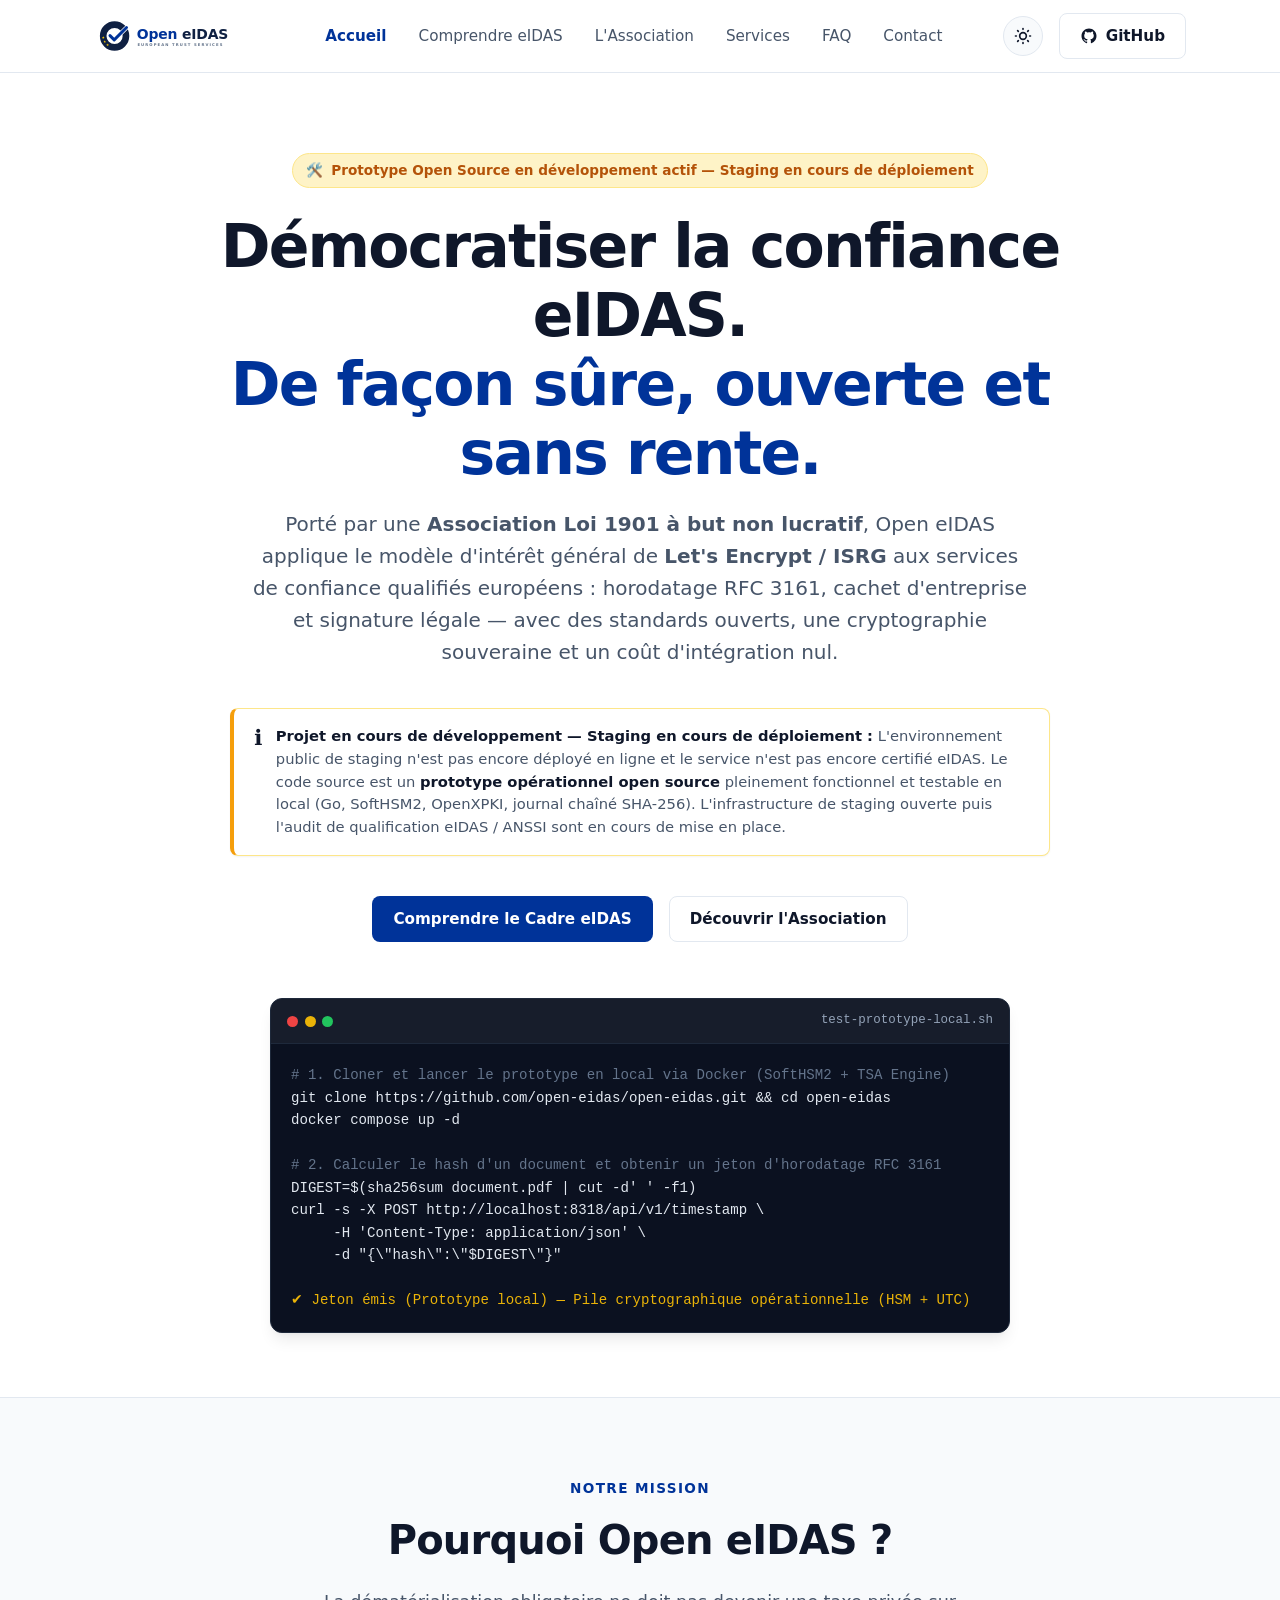
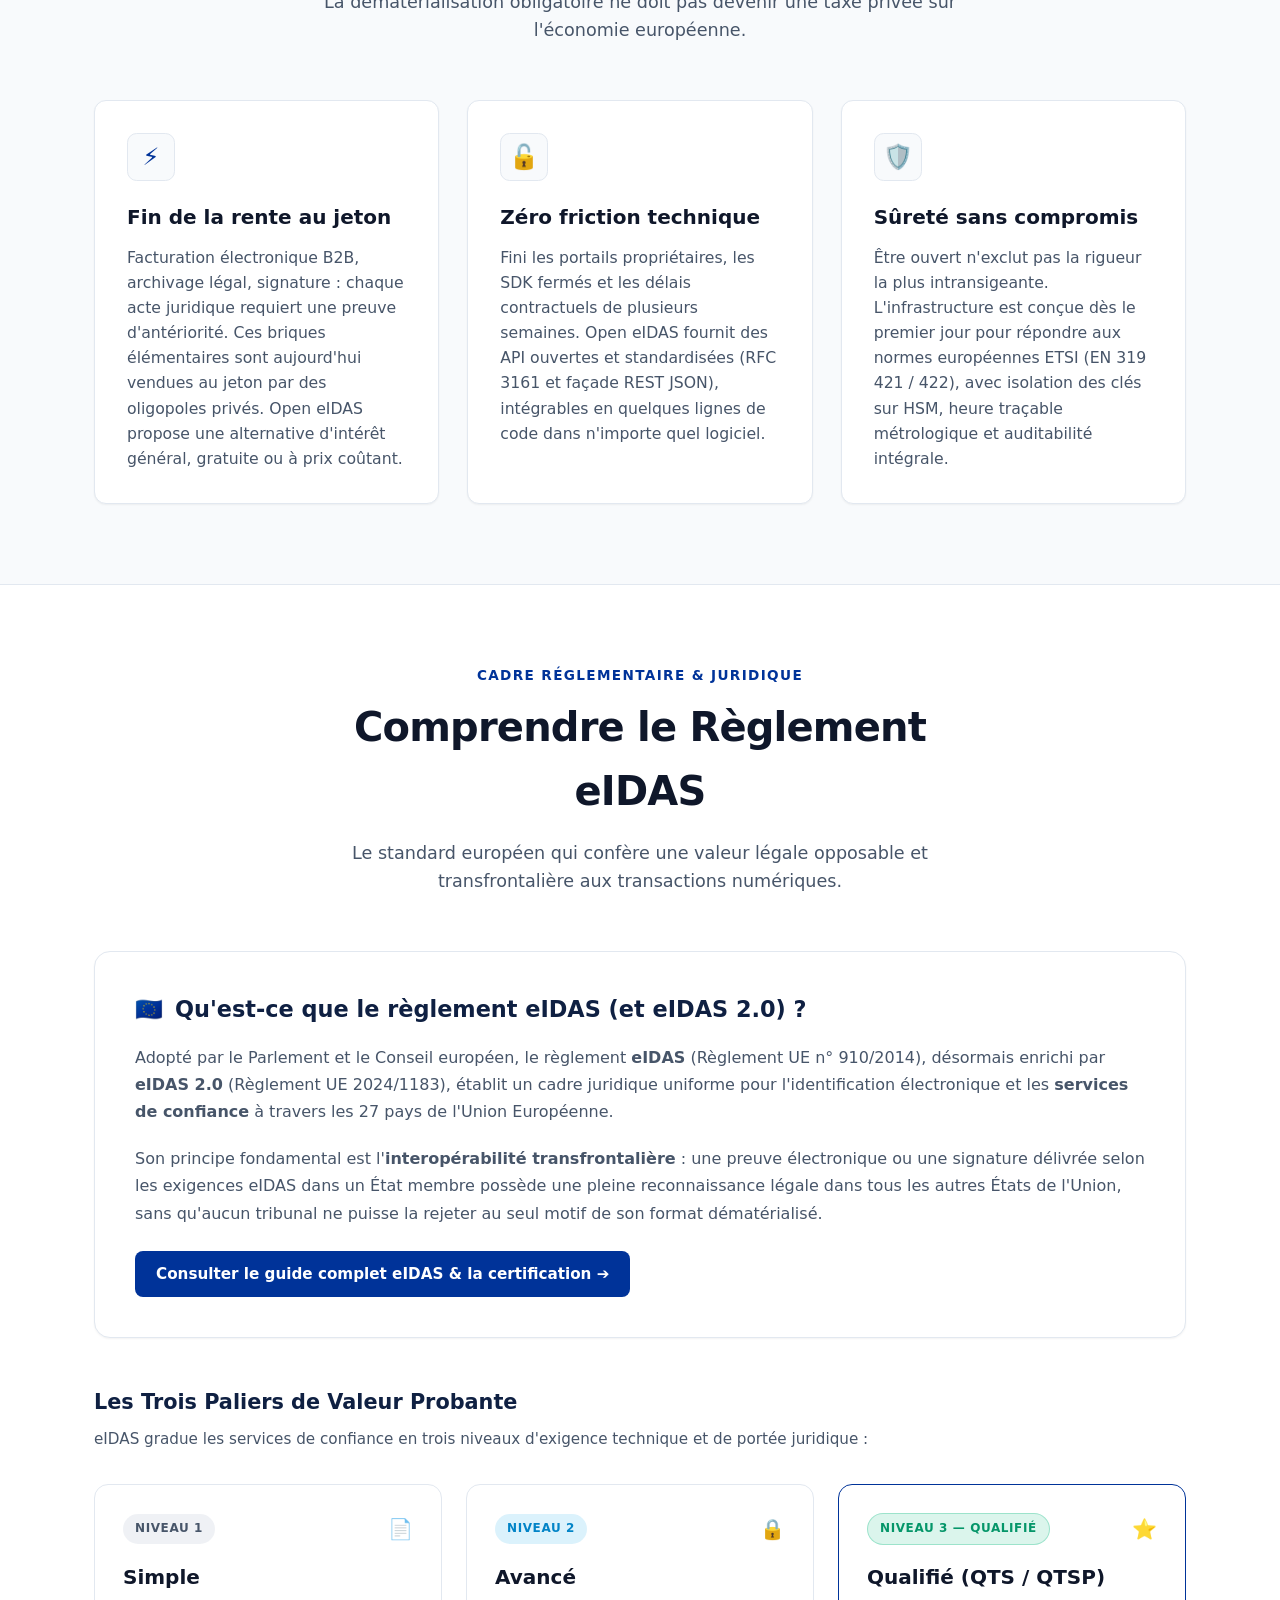
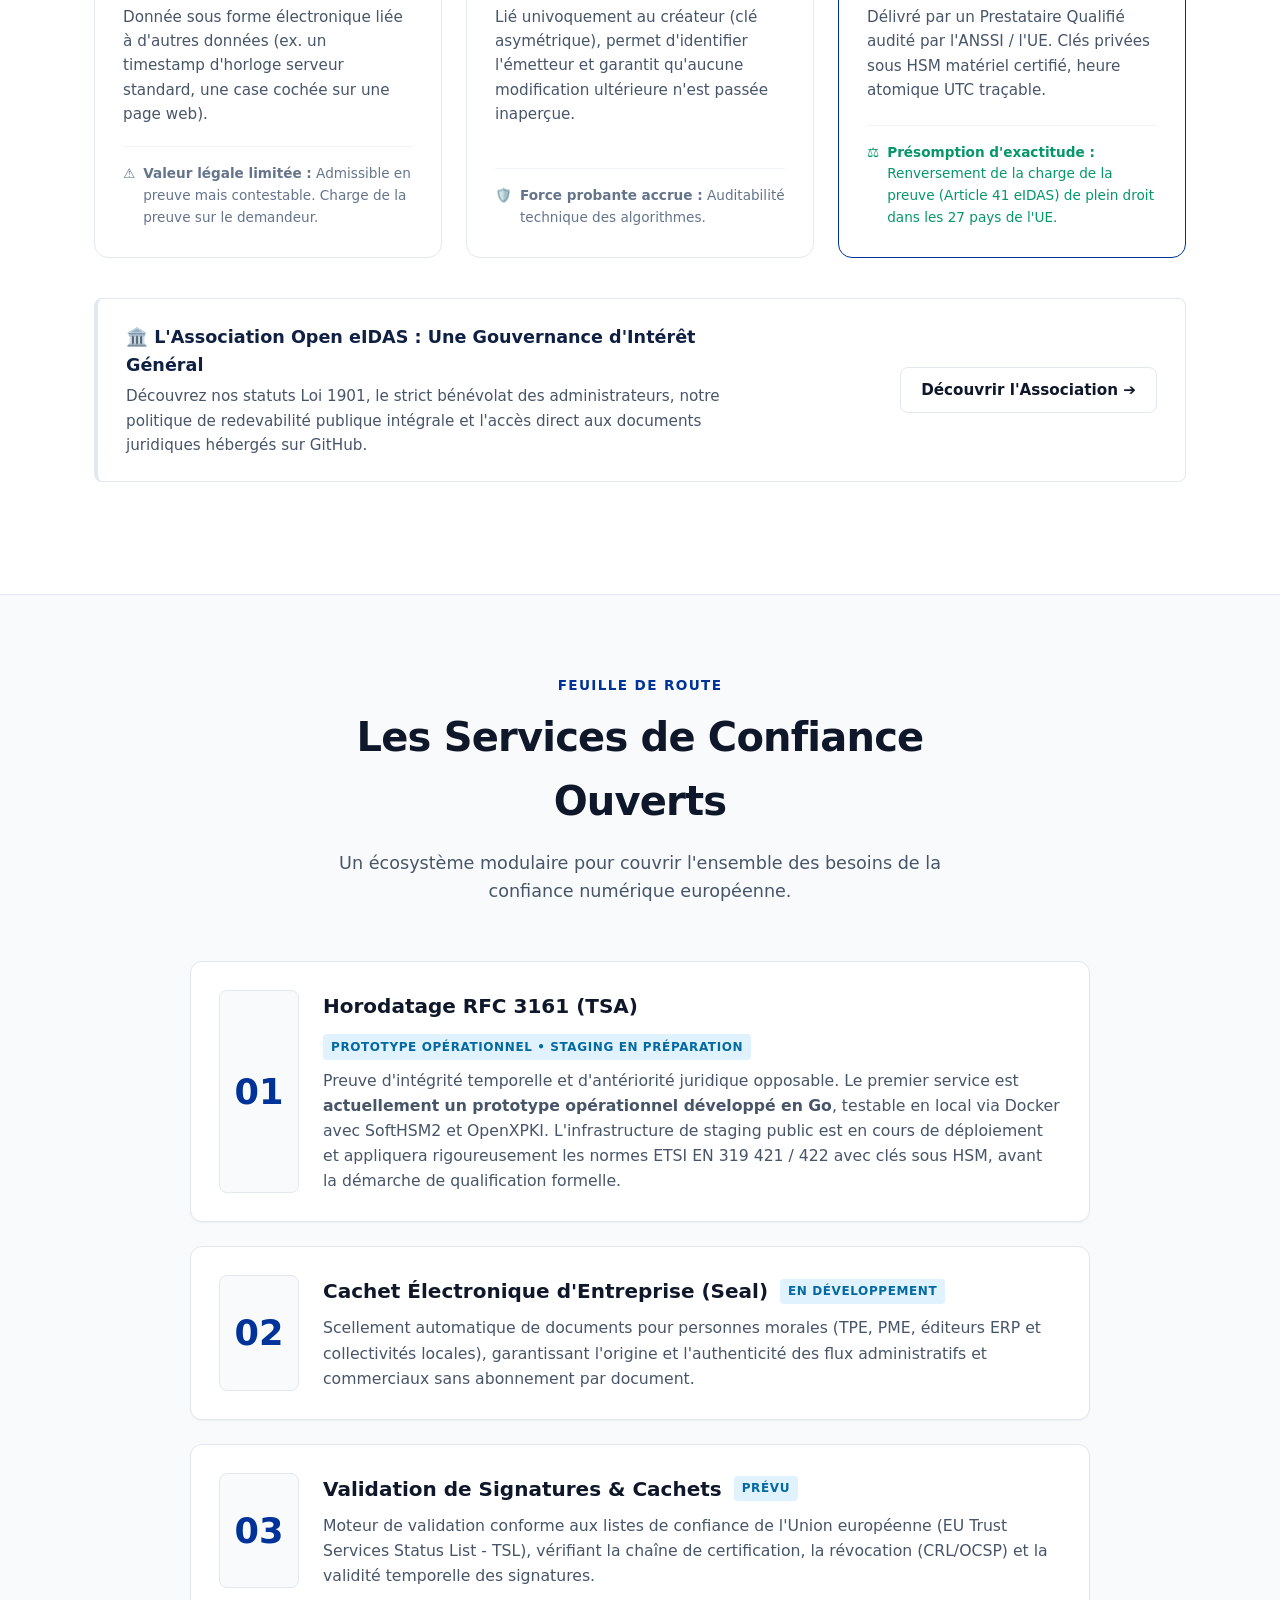
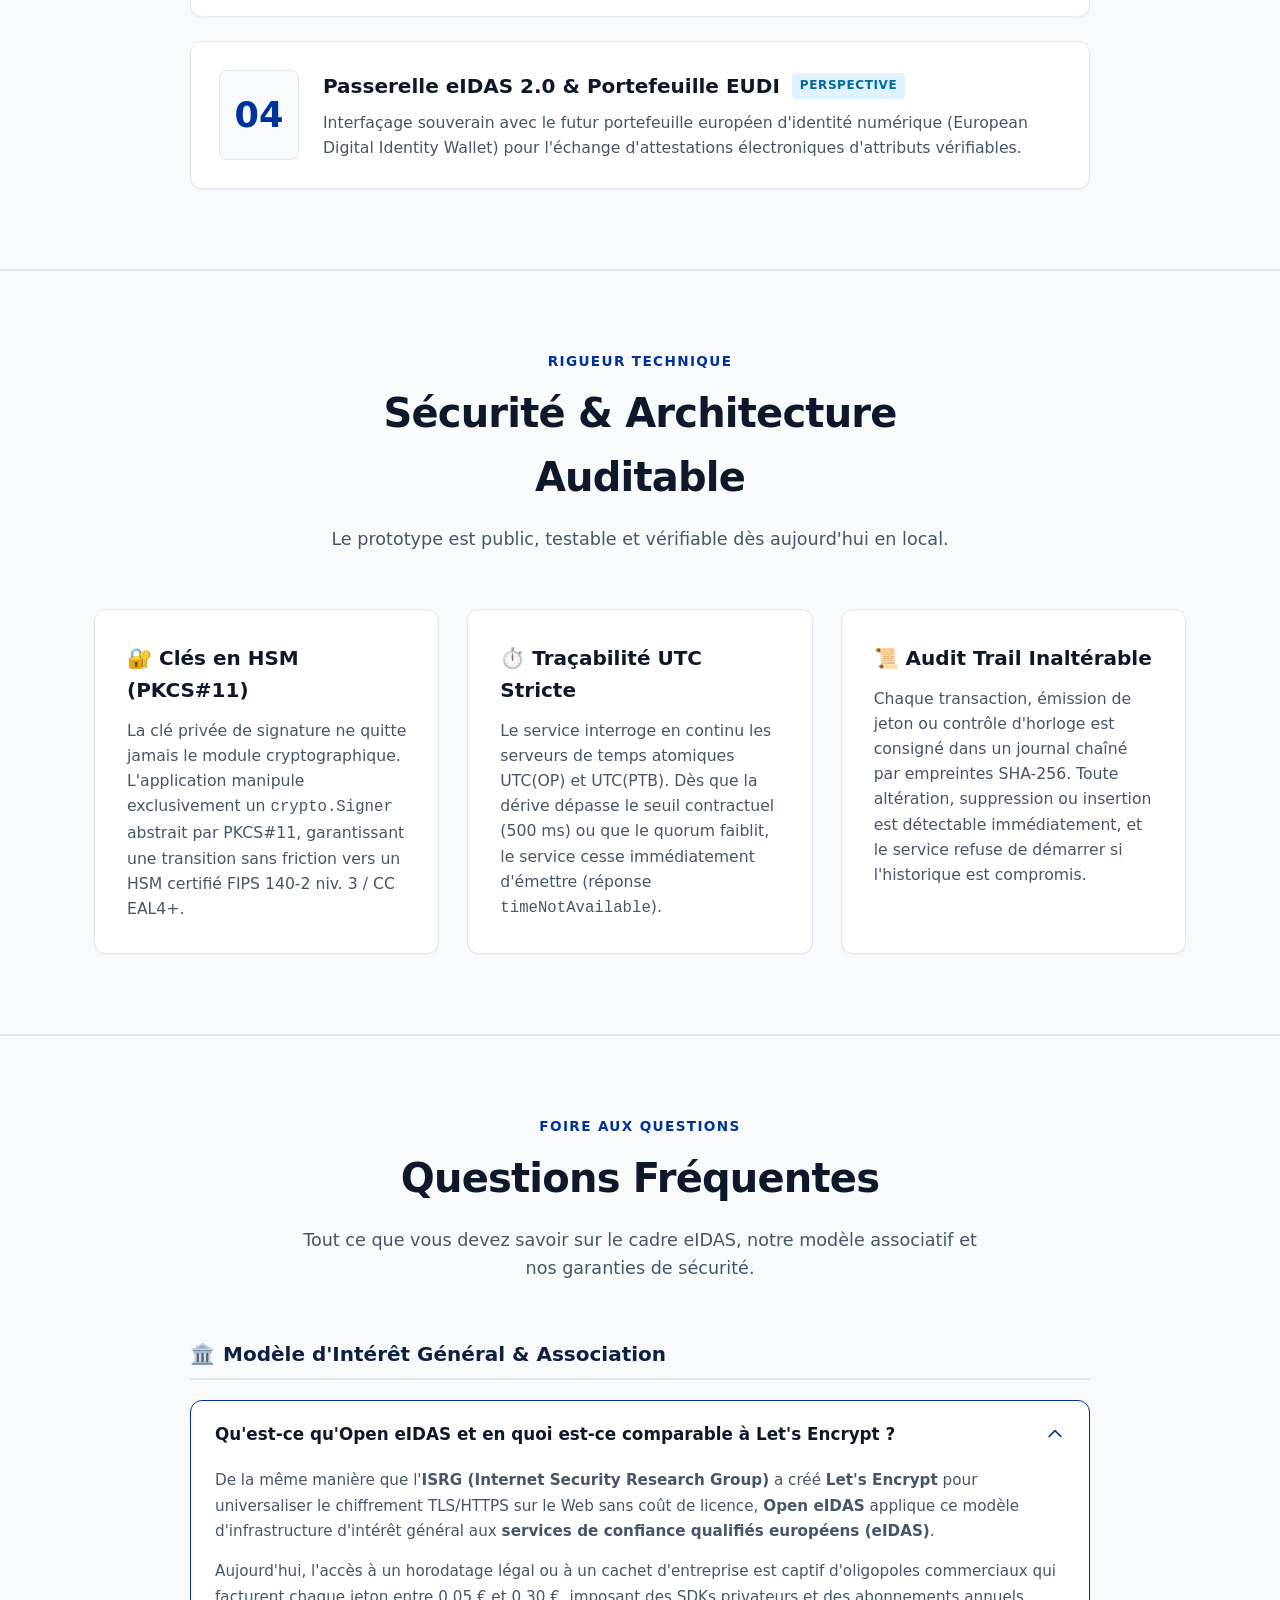
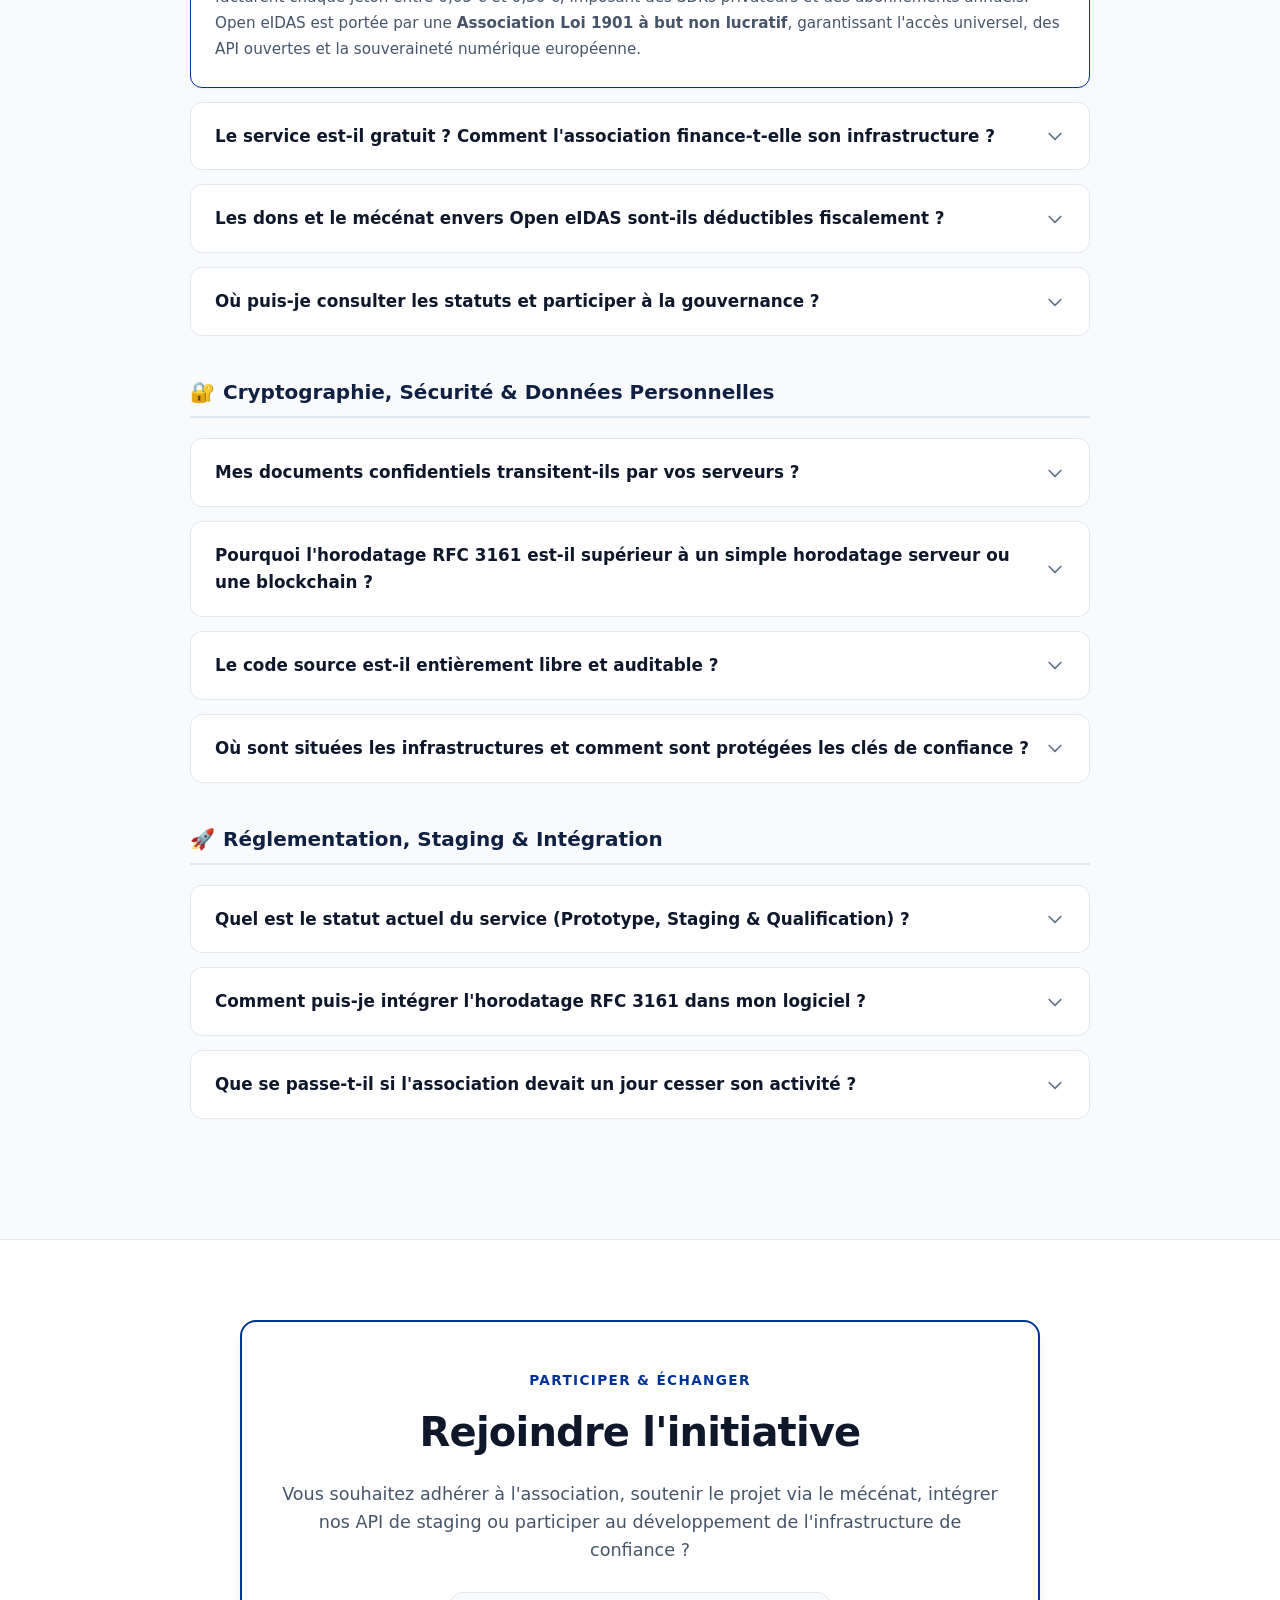
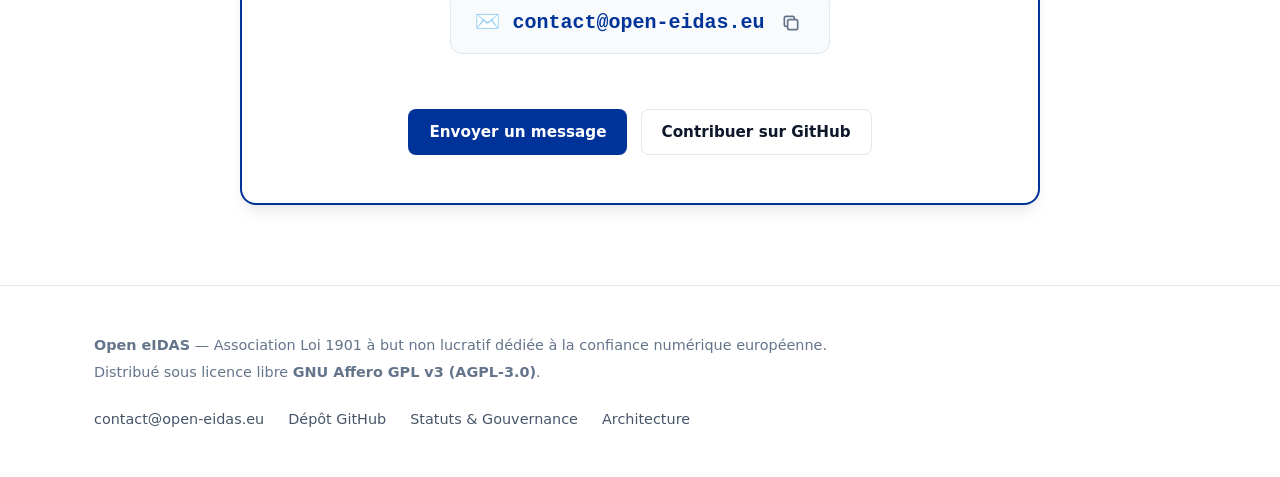
==== index.html @ c2fe52a8 "Architecture multi-pages : guide complet eIDAS, page dédiée association et correction du statut stag" ====
<!DOCTYPE html>
<html lang="fr">
<head>
  <meta charset="UTF-8">
  <meta name="viewport" content="width=device-width, initial-scale=1.0">
  <meta name="color-scheme" content="light dark">
  <title>Open eIDAS — Les services de confiance eIDAS comme infrastructure ouverte</title>
  <meta name="description" content="Open eIDAS démocratise les services de confiance qualifiés européens (horodatage RFC 3161, cachet d'entreprise, signature) de façon sûre, ouverte et sans rente.">
  
  <!-- Favicon -->
  <link rel="icon" type="image/svg+xml" href="assets/favicon.svg">

  <!-- Open Graph -->
  <meta property="og:title" content="Open eIDAS — Infrastructure Ouverte de Confiance Numérique">
  <meta property="og:description" content="Démocratiser les services de confiance eIDAS dans toute l'économie, de façon sûre, ouverte et sans rente.">
  <meta property="og:type" content="website">
  <meta property="og:url" content="https://open-eidas.eu">
  <meta property="og:image" content="https://open-eidas.eu/assets/logo-horizontal.svg">

  <link rel="stylesheet" href="style.css">

  <!-- FOUC prevention for color scheme -->
  <script>
    (function() {
      const savedTheme = localStorage.getItem('theme');
      if (savedTheme) {
        document.documentElement.setAttribute('data-theme', savedTheme);
      }
    })();
  </script>
</head>
<body>

  <!-- Navigation Header -->
  <header class="site-header">
    <div class="container nav-wrap">
      <a href="#" class="brand-link" aria-label="Open eIDAS Accueil">
        <img src="assets/logo-horizontal.svg" alt="Open eIDAS Logo" class="brand-logo-img logo-light">
        <img src="assets/logo-horizontal-dark.svg" alt="Open eIDAS Logo" class="brand-logo-img logo-dark" style="display: none;">
      </a>

      <nav aria-label="Navigation principale">
        <ul class="nav-links">
          <li><a href="index.html" class="nav-link active" aria-current="page">Accueil</a></li>
          <li><a href="eidas.html" class="nav-link">Comprendre eIDAS</a></li>
          <li><a href="association.html" class="nav-link">L'Association</a></li>
          <li><a href="#services" class="nav-link">Services</a></li>
          <li><a href="#faq" class="nav-link">FAQ</a></li>
          <li><a href="#contact" class="nav-link">Contact</a></li>
        </ul>
      </nav>

      <div class="nav-actions">
        <!-- Theme Toggle -->
        <button id="theme-toggle" class="theme-toggle-btn" aria-label="Basculer le thème clair/sombre" title="Basculer le thème">
          <svg class="theme-icon sun-icon" fill="none" viewBox="0 0 24 24" stroke="currentColor" stroke-width="2">
            <path stroke-linecap="round" stroke-linejoin="round" d="M12 3v1m0 16v1m9-9h-1M4 12H3m15.364 6.364l-.707-.707M6.343 6.343l-.707-.707m12.728 0l-.707.707M6.343 17.657l-.707.707M16 12a4 4 0 11-8 0 4 4 0 018 0z" />
          </svg>
          <svg class="theme-icon moon-icon" style="display:none;" fill="none" viewBox="0 0 24 24" stroke="currentColor" stroke-width="2">
            <path stroke-linecap="round" stroke-linejoin="round" d="M20.354 15.354A9 9 0 018.646 3.646 9.003 9.003 0 0012 21a9.003 9.003 0 008.354-5.646z" />
          </svg>
        </button>

        <!-- GitHub Repo CTA -->
        <a href="https://github.com/open-eidas/open-eidas" target="_blank" rel="noopener noreferrer" class="btn btn-outline" aria-label="Voir le projet sur GitHub">
          <svg width="18" height="18" viewBox="0 0 24 24" fill="currentColor">
            <path fill-rule="evenodd" clip-rule="evenodd" d="M12 2C6.477 2 2 6.484 2 12.017c0 4.425 2.865 8.18 6.839 9.504.5.092.682-.217.682-.483 0-.237-.008-.868-.013-1.703-2.782.605-3.369-1.343-3.369-1.343-.454-1.158-1.11-1.466-1.11-1.466-.908-.62.069-.608.069-.608 1.003.07 1.53 1.032 1.53 1.032.892 1.53 2.341 1.088 2.91.832.092-.647.35-1.088.636-1.338-2.22-.253-4.555-1.113-4.555-4.951 0-1.093.39-1.988 1.029-2.688-.103-.253-.446-1.272.098-2.65 0 0 .84-.27 2.75 1.026A9.564 9.564 0 0112 6.844c.85.004 1.705.115 2.504.337 1.909-1.296 2.747-1.027 2.747-1.027.546 1.379.202 2.398.1 2.651.64.7 1.028 1.595 1.028 2.688 0 3.848-2.339 4.695-4.566 4.943.359.309.678.92.678 1.855 0 1.338-.012 2.419-.012 2.747 0 .268.18.58.688.482A10.019 10.019 0 0022 12.017C22 6.484 17.522 2 12 2z"/>
          </svg>
          <span>GitHub</span>
        </a>
      </div>
    </div>
  </header>

  <main>
    <!-- Hero Section -->
    <section class="hero">
      <div class="container">
        <div class="hero-badge">
          <span>🛠️</span>
          <span>Prototype Open Source en développement actif — Staging en cours de déploiement</span>
        </div>

        <h1 class="hero-title">
          Démocratiser la confiance eIDAS.<br>
          <span class="highlight">De façon sûre, ouverte et sans rente.</span>
        </h1>

        <p class="hero-desc">
          Porté par une <strong>Association Loi 1901 à but non lucratif</strong>, Open eIDAS applique le modèle d'intérêt général de <strong>Let's Encrypt / ISRG</strong> aux services de confiance qualifiés européens : horodatage RFC 3161, cachet d'entreprise et signature légale — avec des standards ouverts, une cryptographie souveraine et un coût d'intégration nul.
        </p>

        <!-- Staging Transparency Banner -->
        <div class="staging-banner" role="status">
          <span class="staging-banner-icon">ℹ️</span>
          <div class="staging-banner-content">
            <strong>Projet en cours de développement — Staging en cours de déploiement :</strong> L'environnement public de staging n'est pas encore déployé en ligne et le service n'est pas encore certifié eIDAS. Le code source est un <strong>prototype opérationnel open source</strong> pleinement fonctionnel et testable en local (Go, SoftHSM2, OpenXPKI, journal chaîné SHA-256). L'infrastructure de staging ouverte puis l'audit de qualification eIDAS / ANSSI sont en cours de mise en place.
          </div>
        </div>

        <div class="hero-cta-group">
          <a href="eidas.html" class="btn btn-primary">Comprendre le Cadre eIDAS</a>
          <a href="association.html" class="btn btn-outline">Découvrir l'Association</a>
        </div>

        <!-- Terminal Card / Local Prototype demo -->
        <div class="terminal-card">
          <div class="terminal-header">
            <div class="terminal-dots">
              <span class="dot dot-red"></span>
              <span class="dot dot-yellow"></span>
              <span class="dot dot-green"></span>
            </div>
            <span class="terminal-title">test-prototype-local.sh</span>
          </div>
          <div class="terminal-body">
            <pre><code><span style="color:#64748b;"># 1. Cloner et lancer le prototype en local via Docker (SoftHSM2 + TSA Engine)</span>
git clone https://github.com/open-eidas/open-eidas.git &amp;&amp; cd open-eidas
docker compose up -d

<span style="color:#64748b;"># 2. Calculer le hash d'un document et obtenir un jeton d'horodatage RFC 3161</span>
DIGEST=$(sha256sum document.pdf | cut -d' ' -f1)
curl -s -X POST http://localhost:8318/api/v1/timestamp \
     -H 'Content-Type: application/json' \
     -d "{\"hash\":\"$DIGEST\"}"

<span style="color:#eab308;">✔ Jeton émis (Prototype local) — Pile cryptographique opérationnelle (HSM + UTC)</span></code></pre>
          </div>
        </div>
      </div>
    </section>

    <!-- Mission & Why -->
    <section id="mission" class="section section-subtle">
      <div class="container">
        <div class="section-header">
          <span class="section-tag">Notre Mission</span>
          <h2 class="section-title">Pourquoi Open eIDAS ?</h2>
          <p class="section-desc">
            La dématérialisation obligatoire ne doit pas devenir une taxe privée sur l'économie européenne.
          </p>
        </div>

        <div class="grid-3">
          <div class="card">
            <div class="card-icon">⚡</div>
            <h3 class="card-title">Fin de la rente au jeton</h3>
            <p class="card-desc">
              Facturation électronique B2B, archivage légal, signature : chaque acte juridique requiert une preuve d'antériorité. Ces briques élémentaires sont aujourd'hui vendues au jeton par des oligopoles privés. Open eIDAS propose une alternative d'intérêt général, gratuite ou à prix coûtant.
            </p>
          </div>

          <div class="card">
            <div class="card-icon">🔓</div>
            <h3 class="card-title">Zéro friction technique</h3>
            <p class="card-desc">
              Fini les portails propriétaires, les SDK fermés et les délais contractuels de plusieurs semaines. Open eIDAS fournit des API ouvertes et standardisées (RFC 3161 et façade REST JSON), intégrables en quelques lignes de code dans n'importe quel logiciel.
            </p>
          </div>

          <div class="card">
            <div class="card-icon">🛡️</div>
            <h3 class="card-title">Sûreté sans compromis</h3>
            <p class="card-desc">
              Être ouvert n'exclut pas la rigueur la plus intransigeante. L'infrastructure est conçue dès le premier jour pour répondre aux normes européennes ETSI (EN 319 421 / 422), avec isolation des clés sur HSM, heure traçable métrologique et auditabilité intégrale.
            </p>
          </div>
        </div>
      </div>
    </section>

    <!-- Comprendre le Cadre eIDAS -->
    <section id="eidas" class="section">
      <div class="container">
        <div class="section-header">
          <span class="section-tag">Cadre Réglementaire &amp; Juridique</span>
          <h2 class="section-title">Comprendre le Règlement eIDAS</h2>
          <p class="section-desc">
            Le standard européen qui confère une valeur légale opposable et transfrontalière aux transactions numériques.
          </p>
        </div>

        <div class="eidas-overview">
          <h3>
            <span>🇪🇺</span>
            <span>Qu'est-ce que le règlement eIDAS (et eIDAS 2.0) ?</span>
          </h3>
          <p>
            Adopté par le Parlement et le Conseil européen, le règlement <strong>eIDAS</strong> (Règlement UE n° 910/2014), désormais enrichi par <strong>eIDAS 2.0</strong> (Règlement UE 2024/1183), établit un cadre juridique uniforme pour l'identification électronique et les <strong>services de confiance</strong> à travers les 27 pays de l'Union Européenne.
          </p>
          <p>
            Son principe fondamental est l'<strong>interopérabilité transfrontalière</strong> : une preuve électronique ou une signature délivrée selon les exigences eIDAS dans un État membre possède une pleine reconnaissance légale dans tous les autres États de l'Union, sans qu'aucun tribunal ne puisse la rejeter au seul motif de son format dématérialisé.
          </p>
          <div style="margin-top: 1.5rem;">
            <a href="eidas.html" class="btn btn-primary">Consulter le guide complet eIDAS &amp; la certification ➔</a>
          </div>
        </div>

        <!-- 3 Niveaux de Confiance -->
        <h3 style="font-size: 1.3rem; margin-bottom: 0.5rem; color: var(--brand-navy);">Les Trois Paliers de Valeur Probante</h3>
        <p style="color: var(--text-muted); margin-bottom: 1.5rem; font-size: 0.95rem;">
          eIDAS gradue les services de confiance en trois niveaux d'exigence technique et de portée juridique :
        </p>

        <div class="levels-grid">
          <!-- Simple -->
          <div class="level-card">
            <div class="level-badge-wrap">
              <span class="level-badge level-badge-simple">Niveau 1</span>
              <span style="font-size: 1.25rem;">📄</span>
            </div>
            <h4 class="level-title">Simple</h4>
            <p class="level-desc">
              Donnée sous forme électronique liée à d'autres données (ex. un timestamp d'horloge serveur standard, une case cochée sur une page web).
            </p>
            <div class="level-legal">
              <span>⚠️</span>
              <span><strong>Valeur légale limitée :</strong> Admissible en preuve mais contestable. Charge de la preuve sur le demandeur.</span>
            </div>
          </div>

          <!-- Avancé -->
          <div class="level-card">
            <div class="level-badge-wrap">
              <span class="level-badge level-badge-advanced">Niveau 2</span>
              <span style="font-size: 1.25rem;">🔒</span>
            </div>
            <h4 class="level-title">Avancé</h4>
            <p class="level-desc">
              Lié univoquement au créateur (clé asymétrique), permet d'identifier l'émetteur et garantit qu'aucune modification ultérieure n'est passée inaperçue.
            </p>
            <div class="level-legal">
              <span>🛡️</span>
              <span><strong>Force probante accrue :</strong> Auditabilité technique des algorithmes.</span>
            </div>
          </div>

          <!-- Qualifié (Featured) -->
          <div class="level-card featured">
            <div class="level-badge-wrap">
              <span class="level-badge level-badge-qualified">Niveau 3 — Qualifié</span>
              <span style="font-size: 1.25rem;">⭐</span>
            </div>
            <h4 class="level-title">Qualifié (QTS / QTSP)</h4>
            <p class="level-desc">
              Délivré par un Prestataire Qualifié audité par l'ANSSI / l'UE. Clés privées sous HSM matériel certifié, heure atomique UTC traçable.
            </p>
            <div class="level-legal" style="color: #059669;">
              <span>⚖️</span>
              <span><strong>Présomption d'exactitude :</strong> Renversement de la charge de la preuve (Article 41 eIDAS) de plein droit dans les 27 pays de l'UE.</span>
            </div>
          </div>
        </div>

        <!-- Association Callout -->
        <div class="callout-box" style="margin-top: 2.5rem; background-color: var(--bg-surface);">
          <div style="display: flex; justify-content: space-between; align-items: center; flex-wrap: wrap; gap: 1.25rem;">
            <div style="max-width: 650px;">
              <h4 style="margin-bottom: 0.35rem;">🏛️ L'Association Open eIDAS : Une Gouvernance d'Intérêt Général</h4>
              <p style="margin: 0; color: var(--text-muted); font-size: 0.95rem;">
                Découvrez nos statuts Loi 1901, le strict bénévolat des administrateurs, notre politique de redevabilité publique intégrale et l'accès direct aux documents juridiques hébergés sur GitHub.
              </p>
            </div>
            <a href="association.html" class="btn btn-outline" style="white-space: nowrap;">Découvrir l'Association ➔</a>
          </div>
        </div>
      </div>
    </section>

    <!-- Services Roadmap -->
    <section id="services" class="section section-subtle">
      <div class="container">
        <div class="section-header">
          <span class="section-tag">Feuille de Route</span>
          <h2 class="section-title">Les Services de Confiance Ouverts</h2>
          <p class="section-desc">
            Un écosystème modulaire pour couvrir l'ensemble des besoins de la confiance numérique européenne.
          </p>
        </div>

        <div class="services-list">
          <!-- Service 1 -->
          <div class="service-card">
            <div class="service-number">01</div>
            <div class="service-content">
              <h3>
                Horodatage RFC 3161 (TSA)
                <span class="service-status status-roadmap">Prototype Opérationnel &bull; Staging en préparation</span>
              </h3>
              <p class="card-desc">
                Preuve d'intégrité temporelle et d'antériorité juridique opposable. Le premier service est <strong>actuellement un prototype opérationnel développé en Go</strong>, testable en local via Docker avec SoftHSM2 et OpenXPKI. L'infrastructure de staging public est en cours de déploiement et appliquera rigoureusement les normes ETSI EN 319 421 / 422 avec clés sous HSM, avant la démarche de qualification formelle.
              </p>
            </div>
          </div>

          <!-- Service 2 -->
          <div class="service-card">
            <div class="service-number">02</div>
            <div class="service-content">
              <h3>
                Cachet Électronique d'Entreprise (Seal)
                <span class="service-status status-roadmap">En Développement</span>
              </h3>
              <p class="card-desc">
                Scellement automatique de documents pour personnes morales (TPE, PME, éditeurs ERP et collectivités locales), garantissant l'origine et l'authenticité des flux administratifs et commerciaux sans abonnement par document.
              </p>
            </div>
          </div>

          <!-- Service 3 -->
          <div class="service-card">
            <div class="service-number">03</div>
            <div class="service-content">
              <h3>
                Validation de Signatures & Cachets
                <span class="service-status status-roadmap">Prévu</span>
              </h3>
              <p class="card-desc">
                Moteur de validation conforme aux listes de confiance de l'Union européenne (EU Trust Services Status List - TSL), vérifiant la chaîne de certification, la révocation (CRL/OCSP) et la validité temporelle des signatures.
              </p>
            </div>
          </div>

          <!-- Service 4 -->
          <div class="service-card">
            <div class="service-number">04</div>
            <div class="service-content">
              <h3>
                Passerelle eIDAS 2.0 & Portefeuille EUDI
                <span class="service-status status-roadmap">Perspective</span>
              </h3>
              <p class="card-desc">
                Interfaçage souverain avec le futur portefeuille européen d'identité numérique (European Digital Identity Wallet) pour l'échange d'attestations électroniques d'attributs vérifiables.
              </p>
            </div>
          </div>
        </div>
      </div>
    </section>

    <!-- Architecture & Assurance -->
    <section id="architecture" class="section section-subtle">
      <div class="container">
        <div class="section-header">
          <span class="section-tag">Rigueur Technique</span>
          <h2 class="section-title">Sécurité & Architecture Auditable</h2>
          <p class="section-desc">
            Le prototype est public, testable et vérifiable dès aujourd'hui en local.
          </p>
        </div>

        <div class="grid-3">
          <div class="card">
            <h3 class="card-title">🔐 Clés en HSM (PKCS#11)</h3>
            <p class="card-desc">
              La clé privée de signature ne quitte jamais le module cryptographique. L'application manipule exclusivement un <code>crypto.Signer</code> abstrait par PKCS#11, garantissant une transition sans friction vers un HSM certifié FIPS 140-2 niv. 3 / CC EAL4+.
            </p>
          </div>

          <div class="card">
            <h3 class="card-title">⏱️ Traçabilité UTC Stricte</h3>
            <p class="card-desc">
              Le service interroge en continu les serveurs de temps atomiques UTC(OP) et UTC(PTB). Dès que la dérive dépasse le seuil contractuel (500 ms) ou que le quorum faiblit, le service cesse immédiatement d'émettre (réponse <code>timeNotAvailable</code>).
            </p>
          </div>

          <div class="card">
            <h3 class="card-title">📜 Audit Trail Inaltérable</h3>
            <p class="card-desc">
              Chaque transaction, émission de jeton ou contrôle d'horloge est consigné dans un journal chaîné par empreintes SHA-256. Toute altération, suppression ou insertion est détectable immédiatement, et le service refuse de démarrer si l'historique est compromis.
            </p>
          </div>
        </div>
      </div>
    </section>

    <!-- FAQ Section -->
    <section id="faq" class="section section-subtle">
      <div class="container">
        <div class="section-header">
          <span class="section-tag">Foire Aux Questions</span>
          <h2 class="section-title">Questions Fréquentes</h2>
          <p class="section-desc">
            Tout ce que vous devez savoir sur le cadre eIDAS, notre modèle associatif et nos garanties de sécurité.
          </p>
        </div>

        <div class="faq-container">
          <!-- Catégorie 1: Modèle & Association -->
          <div class="faq-category">
            <h3 class="faq-category-title">
              <span>🏛️</span>
              <span>Modèle d'Intérêt Général &amp; Association</span>
            </h3>

            <div class="faq-group">
              <details class="faq-item" name="faq-group" open>
                <summary class="faq-summary">
                  <span>Qu'est-ce qu'Open eIDAS et en quoi est-ce comparable à Let's Encrypt ?</span>
                  <svg class="faq-chevron" viewBox="0 0 24 24" fill="none" stroke="currentColor" stroke-width="2">
                    <path stroke-linecap="round" stroke-linejoin="round" d="M19 9l-7 7-7-7" />
                  </svg>
                </summary>
                <div class="faq-content">
                  <p>
                    De la même manière que l'<strong>ISRG (Internet Security Research Group)</strong> a créé <strong>Let's Encrypt</strong> pour universaliser le chiffrement TLS/HTTPS sur le Web sans coût de licence, <strong>Open eIDAS</strong> applique ce modèle d'infrastructure d'intérêt général aux <strong>services de confiance qualifiés européens (eIDAS)</strong>.
                  </p>
                  <p>
                    Aujourd'hui, l'accès à un horodatage légal ou à un cachet d'entreprise est captif d'oligopoles commerciaux qui facturent chaque jeton entre 0,05 € et 0,30 €, imposant des SDKs privateurs et des abonnements annuels. Open eIDAS est portée par une <strong>Association Loi 1901 à but non lucratif</strong>, garantissant l'accès universel, des API ouvertes et la souveraineté numérique européenne.
                  </p>
                </div>
              </details>

              <details class="faq-item" name="faq-group">
                <summary class="faq-summary">
                  <span>Le service est-il gratuit ? Comment l'association finance-t-elle son infrastructure ?</span>
                  <svg class="faq-chevron" viewBox="0 0 24 24" fill="none" stroke="currentColor" stroke-width="2">
                    <path stroke-linecap="round" stroke-linejoin="round" d="M19 9l-7 7-7-7" />
                  </svg>
                </summary>
                <div class="faq-content">
                  <p>
                    <strong>Oui, l'accès de base est libre et gratuit</strong> pour les citoyens, les développeurs indépendants, les projets open source, les associations et les TPE/PME dans la limite de quotas raisonnables (<em>fair use</em>).
                  </p>
                  <p>
                    Pour financer l'hébergement sécurisé ISO 27001, les modules cryptographiques HSM certifiés et les audits formels annuels de conformité eIDAS :
                  </p>
                  <ul>
                    <li><strong>Le mécénat et les dons</strong> d'entreprises engagées pour la souveraineté numérique et d'institutions publiques ;</li>
                    <li><strong>La contribution aux coûts (Cost Recovery)</strong> pour les très gros consommateurs industriels (millions d'appels mensuels), facturée à prix coûtant mutualisé sans aucune marge spéculative.</li>
                  </ul>
                </div>
              </details>

              <details class="faq-item" name="faq-group">
                <summary class="faq-summary">
                  <span>Les dons et le mécénat envers Open eIDAS sont-ils déductibles fiscalement ?</span>
                  <svg class="faq-chevron" viewBox="0 0 24 24" fill="none" stroke="currentColor" stroke-width="2">
                    <path stroke-linecap="round" stroke-linejoin="round" d="M19 9l-7 7-7-7" />
                  </svg>
                </summary>
                <div class="faq-content">
                  <p>
                    <strong>Oui.</strong> En tant qu'organisme d'intérêt général à gestion désintéressée :
                  </p>
                  <ul>
                    <li><strong>Pour les particuliers (art. 200 du CGI) :</strong> Réduction d'impôt sur le revenu de <strong>66 %</strong> du montant du don (dans la limite de 20 % du revenu imposable, reportable sur 5 ans).</li>
                    <li><strong>Pour les entreprises (art. 238 bis du CGI) :</strong> Réduction d'impôt sur les sociétés de <strong>60 %</strong> du don ou du coût du mécénat de compétences (dans la limite de 20 000 € ou 0,5 % du CA HT).</li>
                  </ul>
                  <p>
                    Les entreprises peuvent également mettre à disposition des ingénieurs ou développeurs via le <em>mécénat de compétences</em> en déduisant 60 % de leur coût de revient salarial.
                  </p>
                </div>
              </details>

              <details class="faq-item" name="faq-group">
                <summary class="faq-summary">
                  <span>Où puis-je consulter les statuts et participer à la gouvernance ?</span>
                  <svg class="faq-chevron" viewBox="0 0 24 24" fill="none" stroke="currentColor" stroke-width="2">
                    <path stroke-linecap="round" stroke-linejoin="round" d="M19 9l-7 7-7-7" />
                  </svg>
                </summary>
                <div class="faq-content">
                  <p>
                    L'association applique une règle de <strong>redevabilité publique intégrale (Public Accountability)</strong> : l'ensemble des statuts, du règlement intérieur, des procès-verbaux de réunions et des comptes est public et accessible en open access sur notre dépôt officiel :
                  </p>
                  <p>
                    👉 <strong><a href="https://github.com/open-eidas/organisation" target="_blank" rel="noopener noreferrer" style="color: var(--brand-blue); text-decoration: underline;">github.com/open-eidas/organisation</a></strong>
                  </p>
                </div>
              </details>
            </div>
          </div>

          <!-- Catégorie 2: Sécurité & Technique -->
          <div class="faq-category">
            <h3 class="faq-category-title">
              <span>🔐</span>
              <span>Cryptographie, Sécurité &amp; Données Personnelles</span>
            </h3>

            <div class="faq-group">
              <details class="faq-item" name="faq-group">
                <summary class="faq-summary">
                  <span>Mes documents confidentiels transitent-ils par vos serveurs ?</span>
                  <svg class="faq-chevron" viewBox="0 0 24 24" fill="none" stroke="currentColor" stroke-width="2">
                    <path stroke-linecap="round" stroke-linejoin="round" d="M19 9l-7 7-7-7" />
                  </svg>
                </summary>
                <div class="faq-content">
                  <p>
                    <strong>NON, absolument jamais.</strong> L'architecture applique un principe strict de <em>Privacy by Design</em> et de minimisation des données :
                  </p>
                  <div class="faq-highlight-box">
                    Seule l'<strong>empreinte cryptographique (hash SHA-256)</strong> du document est transmise à l'API d'horodatage. Le document lui-même (contrat, facture, bulletin) ne quitte jamais votre terminal ou votre serveur.
                  </div>
                  <p>
                    Il est mathématiquement impossible de reconstituer le document à partir de son empreinte. Aucun texte, aucune métadonnée métier ni aucune donnée personnelle ne transite ou n'est stockée par Open eIDAS.
                  </p>
                </div>
              </details>

              <details class="faq-item" name="faq-group">
                <summary class="faq-summary">
                  <span>Pourquoi l'horodatage RFC 3161 est-il supérieur à un simple horodatage serveur ou une blockchain ?</span>
                  <svg class="faq-chevron" viewBox="0 0 24 24" fill="none" stroke="currentColor" stroke-width="2">
                    <path stroke-linecap="round" stroke-linejoin="round" d="M19 9l-7 7-7-7" />
                  </svg>
                </summary>
                <div class="faq-content">
                  <p>
                    Une date inscrite par une horloge serveur locale peut être modifiée par n'importe quel administrateur système. De même, les solutions d'ancrage blockchain ne sont pas reconnues comme des prestataires qualifiés eIDAS par les tribunaux européens et souffrent de latence et de coûts imprévisibles (gas fees).
                  </p>
                  <p>
                    L'<strong>horodatage qualifié RFC 3161 / eIDAS</strong> offre :
                  </p>
                  <ul>
                    <li>Une <strong>traçabilité métrologique directe</strong> avec les horloges atomiques de référence (UTC(OP) / UTC(PTB)) ;</li>
                    <li>Un <strong>scellement asymétrique</strong> par clé matérielle HSM auditée par l'ANSSI ;</li>
                    <li>Le <strong>renversement de la charge de la preuve</strong> (Article 41 eIDAS) : le jeton fait foi de plein droit devant n'importe quelle juridiction des 27 pays de l'Union Européenne.</li>
                  </ul>
                </div>
              </details>

              <details class="faq-item" name="faq-group">
                <summary class="faq-summary">
                  <span>Le code source est-il entièrement libre et auditable ?</span>
                  <svg class="faq-chevron" viewBox="0 0 24 24" fill="none" stroke="currentColor" stroke-width="2">
                    <path stroke-linecap="round" stroke-linejoin="round" d="M19 9l-7 7-7-7" />
                  </svg>
                </summary>
                <div class="faq-content">
                  <p>
                    <strong>Oui, à 100 %.</strong> Le serveur d'horodatage, le gestionnaire de journal chaîné et les connecteurs PKCS#11 sont publiés sous licence libre <strong>GNU Affero GPL v3 (AGPL-3.0)</strong> sur <a href="https://github.com/open-eidas/open-eidas" target="_blank" rel="noopener noreferrer" style="color: var(--brand-blue); text-decoration: underline;">GitHub</a>.
                  </p>
                  <p>
                    Les bibliothèques clientes et SDKs d'intégration sont quant à eux distribués sous licences permissives (Apache-2.0 / MIT) pour faciliter leur intégration dans n'importe quel logiciel propriétaire ou libre.
                  </p>
                </div>
              </details>

              <details class="faq-item" name="faq-group">
                <summary class="faq-summary">
                  <span>Où sont situées les infrastructures et comment sont protégées les clés de confiance ?</span>
                  <svg class="faq-chevron" viewBox="0 0 24 24" fill="none" stroke="currentColor" stroke-width="2">
                    <path stroke-linecap="round" stroke-linejoin="round" d="M19 9l-7 7-7-7" />
                  </svg>
                </summary>
                <div class="faq-content">
                  <p>
                    Les serveurs et les modules matériels sont hébergés <strong>exclusivement au sein de l'Union Européenne</strong> dans des datacenters souverains certifiés ISO 27001 et SecNumCloud, à l'abri des lois extraterritoriales étrangères (Cloud Act, FISA).
                  </p>
                  <p>
                    Les clés privées racines sont hébergées au sein de <strong>modules matériels de sécurité (HSM)</strong> qualifiés QSCD (Common Criteria EAL4+ / EN 419 221-5). Toute manipulation critique sur les clés est soumise au <strong>principe du double contrôle (dual control)</strong> sous procès-verbal de cérémonie de clés.
                  </p>
                </div>
              </details>
            </div>
          </div>

          <!-- Catégorie 3: Réglementation & Intégration -->
          <div class="faq-category">
            <h3 class="faq-category-title">
              <span>🚀</span>
              <span>Réglementation, Staging &amp; Intégration</span>
            </h3>

            <div class="faq-group">
              <details class="faq-item" name="faq-group">
                <summary class="faq-summary">
                  <span>Quel est le statut actuel du service (Prototype, Staging &amp; Qualification) ?</span>
                  <svg class="faq-chevron" viewBox="0 0 24 24" fill="none" stroke="currentColor" stroke-width="2">
                    <path stroke-linecap="round" stroke-linejoin="round" d="M19 9l-7 7-7-7" />
                  </svg>
                </summary>
                <div class="faq-content">
                  <p>
                    Le projet avance selon une feuille de route rigoureuse en trois étapes :
                  </p>
                  <ul>
                    <li><strong>1. Prototype Open Source (Actuel) :</strong> Le moteur d'horodatage en Go est opérationnel et disponible sur GitHub. Tout développeur peut le cloner et le tester immédiatement en local via Docker avec SoftHSM2 et OpenXPKI ;</li>
                    <li><strong>2. Staging Public (En cours de déploiement) :</strong> L'infrastructure d'hébergement sécurisée et les points de terminaison d'API de test publics sont en cours de déploiement technique ;</li>
                    <li><strong>3. Qualification eIDAS de Production :</strong> Audit formel de conformité mené par un organisme accrédité (tel que LSTI) selon les normes ETSI EN 319 401 et EN 319 421 / 422, rapport CAR et inscription par l'ANSSI sur la liste de confiance européenne (TSL).</li>
                  </ul>
                </div>
              </details>

              <details class="faq-item" name="faq-group">
                <summary class="faq-summary">
                  <span>Comment puis-je intégrer l'horodatage RFC 3161 dans mon logiciel ?</span>
                  <svg class="faq-chevron" viewBox="0 0 24 24" fill="none" stroke="currentColor" stroke-width="2">
                    <path stroke-linecap="round" stroke-linejoin="round" d="M19 9l-7 7-7-7" />
                  </svg>
                </summary>
                <div class="faq-content">
                  <p>
                    L'intégration est immédiate car basée sur des standards ouverts universels :
                  </p>
                  <ul>
                    <li><strong>En standard RFC 3161 (binaire ASN.1) :</strong> Compatible nativement avec des outils standards comme <code>openssl ts</code>, les bibliothèques Java BouncyCastle, Go, Python ou Rust ;</li>
                    <li><strong>Via notre façade REST / JSON :</strong> Un simple appel HTTP <code>POST</code> avec le hash SHA-256 permet de récupérer le jeton et la preuve horodatée sans manipulation ASN.1 complexe.</li>
                  </ul>
                </div>
              </details>

              <details class="faq-item" name="faq-group">
                <summary class="faq-summary">
                  <span>Que se passe-t-il si l'association devait un jour cesser son activité ?</span>
                  <svg class="faq-chevron" viewBox="0 0 24 24" fill="none" stroke="currentColor" stroke-width="2">
                    <path stroke-linecap="round" stroke-linejoin="round" d="M19 9l-7 7-7-7" />
                  </svg>
                </summary>
                <div class="faq-content">
                  <p>
                    Conformément aux normes ETSI EN 319 401 et aux règlements eIDAS, l'association maintient un <strong>Plan de Terminaison d'Activité (Termination Plan)</strong> assorti d'un fonds de réserve financier dédié.
                  </p>
                  <p>
                    Ce plan garantit qu'en cas d'arrêt programmé, les listes de révocation (CRL), les validateurs et les journaux de preuves restent consultables et vérifiables publiquement pendant au moins <strong>dix (10) ans</strong>, via le transfert ordonné des archives sous le contrôle de l'autorité de supervision nationale (ANSSI).
                  </p>
                </div>
              </details>
            </div>
          </div>
        </div>
      </div>
    </section>

    <!-- Contact Section -->
    <section id="contact" class="section">
      <div class="container">
        <div class="contact-box">
          <span class="section-tag">Participer & Échanger</span>
          <h2 class="section-title">Rejoindre l'initiative</h2>
          <p class="section-desc">
            Vous souhaitez adhérer à l'association, soutenir le projet via le mécénat, intégrer nos API de staging ou participer au développement de l'infrastructure de confiance ?
          </p>

          <div class="contact-email-badge">
            <span>✉️</span>
            <a href="mailto:contact@open-eidas.eu" class="contact-email-link" id="email-address">contact@open-eidas.eu</a>
            <button class="copy-btn" id="copy-email-btn" aria-label="Copier l'adresse email" title="Copier l'adresse">
              <svg width="20" height="20" fill="none" viewBox="0 0 24 24" stroke="currentColor" stroke-width="2">
                <path stroke-linecap="round" stroke-linejoin="round" d="M8 16H6a2 2 0 01-2-2V6a2 2 0 012-2h8a2 2 0 012 2v2m-6 12h8a2 2 0 002-2v-8a2 2 0 00-2-2h-8a2 2 0 00-2 2v8a2 2 0 002 2z" />
              </svg>
            </button>
          </div>
          <div class="copy-feedback" id="copy-feedback" aria-live="polite"></div>

          <div>
            <a href="mailto:contact@open-eidas.eu" class="btn btn-primary">Envoyer un message</a>
            <a href="https://github.com/open-eidas/open-eidas" target="_blank" rel="noopener noreferrer" class="btn btn-outline" style="margin-left: 0.5rem;">Contribuer sur GitHub</a>
          </div>
        </div>
      </div>
    </section>
  </main>

  <!-- Footer -->
  <footer class="site-footer">
    <div class="container footer-grid">
      <div>
        <p><strong>Open eIDAS</strong> — Association Loi 1901 à but non lucratif dédiée à la confiance numérique européenne.</p>
        <p style="margin-top: 0.25rem;">Distribué sous licence libre <strong>GNU Affero GPL v3 (AGPL-3.0)</strong>.</p>
      </div>

      <ul class="footer-links">
        <li><a href="mailto:contact@open-eidas.eu">contact@open-eidas.eu</a></li>
        <li><a href="https://github.com/open-eidas/open-eidas" target="_blank" rel="noopener noreferrer">Dépôt GitHub</a></li>
        <li><a href="https://github.com/open-eidas/organisation" target="_blank" rel="noopener noreferrer">Statuts &amp; Gouvernance</a></li>
        <li><a href="https://github.com/open-eidas/open-eidas/blob/main/docs/ARCHITECTURE.md" target="_blank" rel="noopener noreferrer">Architecture</a></li>
      </ul>
    </div>
  </footer>

  <!-- Interactive JavaScript -->
  <script>
    // Theme toggle handler
    const themeBtn = document.getElementById('theme-toggle');
    const sunIcon = themeBtn.querySelector('.sun-icon');
    const moonIcon = themeBtn.querySelector('.moon-icon');
    const lightLogos = document.querySelectorAll('.logo-light');
    const darkLogos = document.querySelectorAll('.logo-dark');

    function updateThemeUI(theme) {
      if (theme === 'dark') {
        document.documentElement.setAttribute('data-theme', 'dark');
        sunIcon.style.display = 'none';
        moonIcon.style.display = 'block';
        lightLogos.forEach(el => el.style.display = 'none');
        darkLogos.forEach(el => el.style.display = 'block');
      } else {
        document.documentElement.setAttribute('data-theme', 'light');
        sunIcon.style.display = 'block';
        moonIcon.style.display = 'none';
        lightLogos.forEach(el => el.style.display = 'block');
        darkLogos.forEach(el => el.style.display = 'none');
      }
    }

    // Detect initial theme
    const savedTheme = localStorage.getItem('theme');
    const systemPrefersDark = window.matchMedia('(prefers-color-scheme: dark)').matches;
    const initialTheme = savedTheme || (systemPrefersDark ? 'dark' : 'light');
    updateThemeUI(initialTheme);

    // Toggle event
    themeBtn.addEventListener('click', () => {
      const currentTheme = document.documentElement.getAttribute('data-theme') || (window.matchMedia('(prefers-color-scheme: dark)').matches ? 'dark' : 'light');
      const nextTheme = currentTheme === 'dark' ? 'light' : 'dark';
      localStorage.setItem('theme', nextTheme);
      updateThemeUI(nextTheme);
    });

    // Listen to OS theme changes
    window.matchMedia('(prefers-color-scheme: dark)').addEventListener('change', e => {
      if (!localStorage.getItem('theme')) {
        updateThemeUI(e.matches ? 'dark' : 'light');
      }
    });

    // Copy email button
    const copyBtn = document.getElementById('copy-email-btn');
    const copyFeedback = document.getElementById('copy-feedback');
    const emailToCopy = 'contact@open-eidas.eu';

    copyBtn.addEventListener('click', async () => {
      try {
        await navigator.clipboard.writeText(emailToCopy);
        copyFeedback.textContent = '✔ Adresse email copiée dans le presse-papier !';
        setTimeout(() => {
          copyFeedback.textContent = '';
        }, 3000);
      } catch (err) {
        copyFeedback.textContent = 'Adresse : contact@open-eidas.eu';
      }
    });
  </script>
</body>
</html>
---- style.css ----
/* Open eIDAS — Modern Stylesheet */

:root {
  --font-sans: system-ui, -apple-system, BlinkMacSystemFont, "Segoe UI", Roboto, "Helvetica Neue", Arial, sans-serif;
  --font-mono: ui-monospace, SFMono-Regular, Menlo, Monaco, Consolas, "Liberation Mono", "Courier New", monospace;

  /* Color Tokens - Light Mode */
  --bg-color: #ffffff;
  --bg-subtle: #f8fafc;
  --bg-surface: #ffffff;
  --bg-card: #ffffff;
  --border-color: #e2e8f0;
  --border-subtle: #f1f5f9;
  
  --text-main: #0f172a;
  --text-muted: #475569;
  --text-subtle: #64748b;

  --brand-navy: #0f2042;
  --brand-blue: #003399;
  --brand-blue-hover: #002266;
  --brand-gold: #b45309;
  --badge-gold-bg: #fef3c7;
  --badge-gold-border: #fde68a;

  --code-bg: #0b1120;
  --code-text: #e2e8f0;
  --code-border: #1e293b;

  --shadow-sm: 0 1px 2px 0 rgb(0 0 0 / 0.05);
  --shadow-md: 0 4px 6px -1px rgb(0 0 0 / 0.07), 0 2px 4px -2px rgb(0 0 0 / 0.07);
  --shadow-lg: 0 10px 15px -3px rgb(0 0 0 / 0.08), 0 4px 6px -4px rgb(0 0 0 / 0.05);

  color-scheme: light dark;
}

[data-theme="dark"] {
  --bg-color: #0b1120;
  --bg-subtle: #0f172a;
  --bg-surface: #131d31;
  --bg-card: #182238;
  --border-color: #27354f;
  --border-subtle: #1e293b;
  
  --text-main: #f8fafc;
  --text-muted: #cbd5e1;
  --text-subtle: #94a3b8;

  --brand-navy: #f8fafc;
  --brand-blue: #38bdf8;
  --brand-blue-hover: #7dd3fc;
  --brand-gold: #fbbf24;
  --badge-gold-bg: rgba(251, 191, 36, 0.15);
  --badge-gold-border: rgba(251, 191, 36, 0.3);

  --code-bg: #050811;
  --code-text: #f1f5f9;
  --code-border: #1e293b;

  --shadow-sm: 0 1px 2px 0 rgb(0 0 0 / 0.3);
  --shadow-md: 0 4px 6px -1px rgb(0 0 0 / 0.4);
  --shadow-lg: 0 10px 15px -3px rgb(0 0 0 / 0.5);
}

@media (prefers-color-scheme: dark) {
  :root:not([data-theme="light"]) {
    --bg-color: #0b1120;
    --bg-subtle: #0f172a;
    --bg-surface: #131d31;
    --bg-card: #182238;
    --border-color: #27354f;
    --border-subtle: #1e293b;
    
    --text-main: #f8fafc;
    --text-muted: #cbd5e1;
    --text-subtle: #94a3b8;

    --brand-navy: #f8fafc;
    --brand-blue: #38bdf8;
    --brand-blue-hover: #7dd3fc;
    --brand-gold: #fbbf24;
    --badge-gold-bg: rgba(251, 191, 36, 0.15);
    --badge-gold-border: rgba(251, 191, 36, 0.3);

    --code-bg: #050811;
    --code-text: #f1f5f9;
    --code-border: #1e293b;

    --shadow-sm: 0 1px 2px 0 rgb(0 0 0 / 0.3);
    --shadow-md: 0 4px 6px -1px rgb(0 0 0 / 0.4);
    --shadow-lg: 0 10px 15px -3px rgb(0 0 0 / 0.5);
  }
}

/* Base reset */
*, *::before, *::after {
  box-sizing: border-box;
  margin: 0;
  padding: 0;
}

html {
  scroll-behavior: smooth;
  font-family: var(--font-sans);
  line-height: 1.6;
  color: var(--text-main);
  background-color: var(--bg-color);
  transition: background-color 0.2s ease, color 0.2s ease;
}

body {
  min-height: 100vh;
  display: flex;
  flex-direction: column;
}

a {
  color: var(--brand-blue);
  text-decoration: none;
  transition: color 0.15s ease;
}

a:hover {
  text-decoration: underline;
}

/* Container */
.container {
  width: 100%;
  max-width: 1140px;
  margin-left: auto;
  margin-right: auto;
  padding-left: 1.5rem;
  padding-right: 1.5rem;
}

/* Navbar */
.site-header {
  position: sticky;
  top: 0;
  z-index: 50;
  background-color: var(--bg-color);
  border-bottom: 1px solid var(--border-color);
  backdrop-filter: blur(12px);
  transition: background-color 0.2s ease, border-color 0.2s ease;
}

.nav-wrap {
  display: flex;
  align-items: center;
  justify-content: space-between;
  height: 4.5rem;
}

.brand-link {
  display: flex;
  align-items: center;
  gap: 0.75rem;
  text-decoration: none !important;
}

.brand-logo-img {
  height: 38px;
  width: auto;
  display: block;
}

.nav-links {
  display: flex;
  align-items: center;
  gap: 2rem;
  list-style: none;
}

.nav-link {
  font-size: 0.95rem;
  font-weight: 500;
  color: var(--text-muted);
  text-decoration: none !important;
  transition: color 0.15s ease;
}

.nav-link:hover {
  color: var(--text-main);
}

.nav-actions {
  display: flex;
  align-items: center;
  gap: 1rem;
}

/* Theme Toggle Button */
.theme-toggle-btn {
  display: inline-flex;
  align-items: center;
  justify-content: center;
  width: 2.5rem;
  height: 2.5rem;
  border-radius: 9999px;
  background-color: var(--bg-subtle);
  border: 1px solid var(--border-color);
  color: var(--text-main);
  cursor: pointer;
  transition: all 0.15s ease;
}

.theme-toggle-btn:hover {
  background-color: var(--border-color);
}

.theme-icon {
  width: 1.25rem;
  height: 1.25rem;
}

/* Buttons */
.btn {
  display: inline-flex;
  align-items: center;
  justify-content: center;
  gap: 0.5rem;
  padding: 0.625rem 1.25rem;
  font-size: 0.95rem;
  font-weight: 600;
  border-radius: 0.5rem;
  cursor: pointer;
  transition: all 0.15s ease;
  text-decoration: none !important;
}

.btn-primary {
  background-color: var(--brand-blue);
  color: #ffffff !important;
  border: 1px solid transparent;
}

.btn-primary:hover {
  background-color: var(--brand-blue-hover);
  transform: translateY(-1px);
}

.btn-outline {
  background-color: transparent;
  color: var(--text-main);
  border: 1px solid var(--border-color);
}

.btn-outline:hover {
  background-color: var(--bg-subtle);
  border-color: var(--text-subtle);
}

/* Hero Section */
.hero {
  padding: 5rem 0 4rem;
  text-align: center;
}

.hero-badge {
  display: inline-flex;
  align-items: center;
  gap: 0.5rem;
  padding: 0.35rem 0.85rem;
  border-radius: 9999px;
  background-color: var(--badge-gold-bg);
  border: 1px solid var(--badge-gold-border);
  color: var(--brand-gold);
  font-size: 0.85rem;
  font-weight: 600;
  margin-bottom: 1.5rem;
}

.hero-title {
  font-size: clamp(2.2rem, 5vw, 3.75rem);
  font-weight: 800;
  line-height: 1.15;
  letter-spacing: -0.03em;
  color: var(--text-main);
  margin-bottom: 1.25rem;
  max-width: 900px;
  margin-left: auto;
  margin-right: auto;
}

.hero-title span.highlight {
  color: var(--brand-blue);
}

.hero-desc {
  font-size: clamp(1.05rem, 2vw, 1.25rem);
  color: var(--text-muted);
  max-width: 780px;
  margin: 0 auto 2.5rem;
  line-height: 1.6;
}

.hero-cta-group {
  display: flex;
  align-items: center;
  justify-content: center;
  gap: 1rem;
  flex-wrap: wrap;
  margin-bottom: 3.5rem;
}

/* Hero Interactive Terminal / Code */
.terminal-card {
  max-width: 740px;
  margin: 0 auto;
  background-color: var(--code-bg);
  border: 1px solid var(--code-border);
  border-radius: 0.75rem;
  overflow: hidden;
  box-shadow: var(--shadow-lg);
  text-align: left;
}

.terminal-header {
  display: flex;
  align-items: center;
  justify-content: space-between;
  padding: 0.75rem 1rem;
  background-color: rgba(255, 255, 255, 0.05);
  border-bottom: 1px solid var(--code-border);
}

.terminal-dots {
  display: flex;
  gap: 0.4rem;
}

.dot {
  width: 0.7rem;
  height: 0.7rem;
  border-radius: 9999px;
}
.dot-red { background-color: #ef4444; }
.dot-yellow { background-color: #eab308; }
.dot-green { background-color: #22c55e; }

.terminal-title {
  font-family: var(--font-mono);
  font-size: 0.78rem;
  color: #94a3b8;
}

.terminal-body {
  padding: 1.25rem;
  font-family: var(--font-mono);
  font-size: 0.88rem;
  color: var(--code-text);
  line-height: 1.6;
  overflow-x: auto;
}

.terminal-body pre {
  margin: 0;
}

/* Section styling */
.section {
  padding: 5rem 0;
}

.section-subtle {
  background-color: var(--bg-subtle);
  border-top: 1px solid var(--border-color);
  border-bottom: 1px solid var(--border-color);
}

.section-header {
  text-align: center;
  max-width: 680px;
  margin: 0 auto 3.5rem;
}

.section-tag {
  font-size: 0.85rem;
  font-weight: 700;
  text-transform: uppercase;
  letter-spacing: 0.1em;
  color: var(--brand-blue);
  margin-bottom: 0.5rem;
  display: block;
}

.section-title {
  font-size: clamp(1.8rem, 3.5vw, 2.5rem);
  font-weight: 800;
  letter-spacing: -0.02em;
  margin-bottom: 1rem;
  color: var(--text-main);
}

.section-desc {
  font-size: 1.1rem;
  color: var(--text-muted);
}

/* Grid & Cards */
.grid-3 {
  display: grid;
  grid-template-columns: repeat(auto-fit, minmax(300px, 1fr));
  gap: 1.75rem;
}

.card {
  background-color: var(--bg-card);
  border: 1px solid var(--border-color);
  border-radius: 0.75rem;
  padding: 2rem;
  box-shadow: var(--shadow-sm);
  transition: transform 0.2s ease, box-shadow 0.2s ease, border-color 0.2s ease;
}

.card:hover {
  transform: translateY(-2px);
  box-shadow: var(--shadow-md);
  border-color: var(--brand-blue);
}

.card-icon {
  width: 3rem;
  height: 3rem;
  border-radius: 0.6rem;
  background-color: var(--bg-subtle);
  display: flex;
  align-items: center;
  justify-content: center;
  font-size: 1.5rem;
  margin-bottom: 1.25rem;
  color: var(--brand-blue);
  border: 1px solid var(--border-color);
}

.card-title {
  font-size: 1.25rem;
  font-weight: 700;
  margin-bottom: 0.75rem;
  color: var(--text-main);
}

.card-desc {
  color: var(--text-muted);
  font-size: 0.98rem;
  line-height: 1.6;
}

/* Services Roadmap */
.services-list {
  display: flex;
  flex-direction: column;
  gap: 1.5rem;
  max-width: 900px;
  margin: 0 auto;
}

.service-card {
  display: grid;
  grid-template-columns: 80px 1fr;
  gap: 1.5rem;
  background-color: var(--bg-card);
  border: 1px solid var(--border-color);
  border-radius: 0.75rem;
  padding: 1.75rem;
  box-shadow: var(--shadow-sm);
  transition: border-color 0.2s ease;
}

.service-card:hover {
  border-color: var(--brand-blue);
}

.service-number {
  font-size: 2.2rem;
  font-weight: 800;
  color: var(--brand-blue);
  line-height: 1;
  display: flex;
  align-items: center;
  justify-content: center;
  background-color: var(--bg-subtle);
  border-radius: 0.5rem;
  border: 1px solid var(--border-color);
}

.service-content h3 {
  font-size: 1.25rem;
  font-weight: 700;
  color: var(--text-main);
  margin-bottom: 0.5rem;
  display: flex;
  align-items: center;
  gap: 0.75rem;
  flex-wrap: wrap;
}

.service-status {
  font-size: 0.75rem;
  font-weight: 700;
  padding: 0.2rem 0.5rem;
  border-radius: 0.25rem;
  text-transform: uppercase;
  letter-spacing: 0.05em;
}

.status-active {
  background-color: #dcfce7;
  color: #15803d;
}

[data-theme="dark"] .status-active {
  background-color: rgba(34, 197, 94, 0.2);
  color: #4ade80;
}

.status-staging {
  background-color: #fef3c7;
  color: #b45309;
  border: 1px solid #fde68a;
}

[data-theme="dark"] .status-staging {
  background-color: rgba(245, 158, 11, 0.2);
  color: #fbbf24;
  border-color: rgba(245, 158, 11, 0.3);
}

.status-roadmap {
  background-color: #e0f2fe;
  color: #0369a1;
}

[data-theme="dark"] .status-roadmap {
  background-color: rgba(56, 189, 248, 0.2);
  color: #7dd3fc;
}

/* Staging Notice Banner */
.staging-banner {
  background-color: var(--bg-card);
  border: 1px solid var(--badge-gold-border);
  border-left: 4px solid #f59e0b;
  border-radius: 0.5rem;
  padding: 1rem 1.25rem;
  margin: 1.5rem auto 2.5rem;
  max-width: 820px;
  text-align: left;
  display: flex;
  align-items: flex-start;
  gap: 0.85rem;
  box-shadow: var(--shadow-sm);
}

.staging-banner-icon {
  font-size: 1.35rem;
  line-height: 1;
  flex-shrink: 0;
  margin-top: 0.1rem;
}

.staging-banner-content {
  font-size: 0.92rem;
  color: var(--text-muted);
  line-height: 1.55;
}

.staging-banner-content strong {
  color: var(--text-main);
}


/* Contact Section */
.contact-box {
  max-width: 800px;
  margin: 0 auto;
  background-color: var(--bg-card);
  border: 2px solid var(--brand-blue);
  border-radius: 1rem;
  padding: 3rem 2rem;
  text-align: center;
  box-shadow: var(--shadow-lg);
}

.contact-email-badge {
  display: inline-flex;
  align-items: center;
  gap: 0.75rem;
  background-color: var(--bg-subtle);
  border: 1px solid var(--border-color);
  padding: 0.85rem 1.5rem;
  border-radius: 0.75rem;
  margin: 1.75rem 0;
  font-family: var(--font-mono);
  font-size: 1.25rem;
  font-weight: 700;
  color: var(--brand-blue);
}

.contact-email-link {
  color: inherit;
  text-decoration: none !important;
}

.contact-email-link:hover {
  text-decoration: underline !important;
}

.copy-btn {
  background: none;
  border: none;
  color: var(--text-subtle);
  cursor: pointer;
  padding: 0.25rem;
  display: flex;
  align-items: center;
  transition: color 0.15s ease;
}

.copy-btn:hover {
  color: var(--text-main);
}

.copy-feedback {
  font-size: 0.85rem;
  color: #16a34a;
  font-weight: 600;
  margin-top: -1rem;
  margin-bottom: 1.5rem;
  min-height: 1.2rem;
}

/* Footer */
.site-footer {
  margin-top: auto;
  border-top: 1px solid var(--border-color);
  background-color: var(--bg-surface);
  padding: 3rem 0;
  font-size: 0.9rem;
  color: var(--text-subtle);
}

.footer-grid {
  display: flex;
  align-items: center;
  justify-content: space-between;
  flex-wrap: wrap;
  gap: 1.5rem;
}

.footer-links {
  display: flex;
  gap: 1.5rem;
  list-style: none;
}

.footer-links a {
  color: var(--text-muted);
  text-decoration: none;
}

.footer-links a:hover {
  color: var(--text-main);
}

/* Responsive */
@media (max-width: 768px) {
  .nav-links {
    display: none;
  }
  .service-card {
    grid-template-columns: 1fr;
  }
  .service-number {
    width: 3rem;
    height: 3rem;
    font-size: 1.5rem;
  }
  .contact-email-badge {
    font-size: 1rem;
    flex-wrap: wrap;
    justify-content: center;
  }
}

/* ==========================================================================
   eIDAS Educational Section & Levels
   ========================================================================== */
.eidas-overview {
  margin-bottom: 3rem;
  background-color: var(--bg-surface);
  border: 1px solid var(--border-color);
  border-radius: 1rem;
  padding: 2.5rem;
  box-shadow: var(--shadow-sm);
}

.eidas-overview h3 {
  font-size: 1.4rem;
  color: var(--brand-navy);
  margin-bottom: 1rem;
  display: flex;
  align-items: center;
  gap: 0.75rem;
}

.eidas-overview p {
  color: var(--text-muted);
  line-height: 1.7;
  margin-bottom: 1.25rem;
}

.eidas-overview p:last-child {
  margin-bottom: 0;
}

.levels-grid {
  display: grid;
  grid-template-columns: repeat(auto-fit, minmax(300px, 1fr));
  gap: 1.5rem;
  margin-top: 2rem;
}

.level-card {
  background-color: var(--bg-card);
  border: 1px solid var(--border-color);
  border-radius: 0.875rem;
  padding: 1.75rem;
  display: flex;
  flex-direction: column;
  transition: transform 0.2s ease, box-shadow 0.2s ease, border-color 0.2s ease;
  position: relative;
  overflow: hidden;
}

.level-card:hover {
  transform: translateY(-3px);
  box-shadow: var(--shadow-md);
  border-color: var(--brand-blue);
}

.level-card.featured {
  border-color: var(--brand-blue);
  background: linear-gradient(to bottom, var(--bg-card), var(--bg-surface));
}

.level-badge-wrap {
  display: flex;
  justify-content: space-between;
  align-items: center;
  margin-bottom: 1rem;
}

.level-badge {
  display: inline-block;
  font-size: 0.75rem;
  font-weight: 700;
  text-transform: uppercase;
  letter-spacing: 0.05em;
  padding: 0.35rem 0.75rem;
  border-radius: 9999px;
}

.level-badge-simple {
  background-color: rgba(148, 163, 184, 0.15);
  color: var(--text-muted);
}

.level-badge-advanced {
  background-color: rgba(14, 165, 233, 0.15);
  color: #0284c7;
}

.level-badge-qualified {
  background-color: rgba(16, 185, 129, 0.15);
  color: #059669;
  border: 1px solid rgba(16, 185, 129, 0.3);
}

.level-title {
  font-size: 1.25rem;
  font-weight: 700;
  color: var(--text-main);
  margin-bottom: 0.75rem;
}

.level-desc {
  font-size: 0.95rem;
  color: var(--text-muted);
  line-height: 1.6;
  margin-bottom: 1.25rem;
  flex-grow: 1;
}

.level-legal {
  border-top: 1px solid var(--border-subtle);
  padding-top: 1rem;
  font-size: 0.85rem;
  color: var(--text-subtle);
  display: flex;
  align-items: flex-start;
  gap: 0.5rem;
}

/* ==========================================================================
   FAQ Accordion Section (Accessible Native <details>)
   ========================================================================== */
.faq-container {
  max-width: 900px;
  margin: 0 auto;
}

.faq-category {
  margin-bottom: 2.5rem;
}

.faq-category-title {
  font-size: 1.25rem;
  font-weight: 700;
  color: var(--brand-navy);
  margin-bottom: 1.25rem;
  display: flex;
  align-items: center;
  gap: 0.5rem;
  padding-bottom: 0.5rem;
  border-bottom: 2px solid var(--border-color);
}

.faq-group {
  display: flex;
  flex-direction: column;
  gap: 0.875rem;
}

.faq-item {
  background-color: var(--bg-surface);
  border: 1px solid var(--border-color);
  border-radius: 0.75rem;
  transition: border-color 0.2s ease, box-shadow 0.2s ease;
  overflow: hidden;
}

.faq-item:hover {
  border-color: var(--brand-blue);
}

.faq-item[open] {
  border-color: var(--brand-blue);
  box-shadow: var(--shadow-sm);
}

.faq-summary {
  display: flex;
  align-items: center;
  justify-content: space-between;
  padding: 1.25rem 1.5rem;
  font-size: 1.05rem;
  font-weight: 600;
  color: var(--text-main);
  cursor: pointer;
  user-select: none;
  list-style: none;
  transition: color 0.15s ease, background-color 0.15s ease;
}

.faq-summary::-webkit-details-marker {
  display: none;
}

.faq-summary:hover {
  background-color: rgba(0, 51, 153, 0.03);
  color: var(--brand-blue);
}

[data-theme="dark"] .faq-summary:hover {
  background-color: rgba(56, 189, 248, 0.05);
}

.faq-chevron {
  width: 1.25rem;
  height: 1.25rem;
  color: var(--text-subtle);
  flex-shrink: 0;
  transition: transform 0.2s cubic-bezier(0.4, 0, 0.2, 1), color 0.2s ease;
}

.faq-item[open] .faq-chevron {
  transform: rotate(180deg);
  color: var(--brand-blue);
}

.faq-content {
  padding: 0 1.5rem 1.5rem 1.5rem;
  color: var(--text-muted);
  font-size: 0.95rem;
  line-height: 1.7;
}

.faq-content p {
  margin-bottom: 0.875rem;
}

.faq-content p:last-child {
  margin-bottom: 0;
}

.faq-content ul {
  margin-left: 1.25rem;
  margin-bottom: 0.875rem;
}

.faq-content li {
  margin-bottom: 0.4rem;
}

.faq-content code {
  background-color: var(--border-subtle);
  color: var(--brand-blue);
  padding: 0.15rem 0.4rem;
  border-radius: 0.25rem;
  font-size: 0.85em;
  font-family: var(--font-mono);
}

.faq-highlight-box {
  background-color: var(--badge-gold-bg);
  border-left: 4px solid var(--brand-gold);
  padding: 1rem 1.25rem;
  border-radius: 0.5rem;
  margin: 1rem 0;
  font-size: 0.9rem;
  color: var(--text-main);
}

/* ==========================================================================
   Multi-page navigation & Subpages styles
   ========================================================================== */
.nav-link.active {
  color: var(--brand-blue);
  font-weight: 700;
}

.page-hero {
  padding: 4rem 0 3rem 0;
  background: linear-gradient(180deg, var(--bg-surface) 0%, var(--bg-color) 100%);
  border-bottom: 1px solid var(--border-color);
}

.page-hero-badge {
  display: inline-flex;
  align-items: center;
  gap: 0.5rem;
  background-color: var(--badge-gold-bg);
  color: var(--brand-gold);
  border: 1px solid var(--badge-gold-border);
  padding: 0.35rem 0.85rem;
  border-radius: 9999px;
  font-size: 0.85rem;
  font-weight: 600;
  margin-bottom: 1.25rem;
}

.page-title {
  font-size: 2.75rem;
  font-weight: 800;
  letter-spacing: -0.03em;
  line-height: 1.15;
  color: var(--brand-navy);
  margin-bottom: 1.25rem;
}

.page-lead {
  font-size: 1.2rem;
  color: var(--text-muted);
  line-height: 1.6;
  max-width: 800px;
}

/* Process Timeline / Workflow */
.process-grid {
  display: grid;
  grid-template-columns: repeat(auto-fit, minmax(260px, 1fr));
  gap: 1.5rem;
  margin: 2.5rem 0;
}

.process-step {
  background-color: var(--bg-surface);
  border: 1px solid var(--border-color);
  border-radius: 0.875rem;
  padding: 1.75rem;
  position: relative;
  transition: transform 0.2s ease, border-color 0.2s ease;
}

.process-step:hover {
  transform: translateY(-3px);
  border-color: var(--brand-blue);
}

.process-step-num {
  font-size: 0.85rem;
  font-weight: 800;
  text-transform: uppercase;
  color: var(--brand-blue);
  letter-spacing: 0.05em;
  margin-bottom: 0.5rem;
}

.process-step-title {
  font-size: 1.15rem;
  font-weight: 700;
  color: var(--text-main);
  margin-bottom: 0.75rem;
}

.process-step-desc {
  font-size: 0.9rem;
  color: var(--text-muted);
  line-height: 1.6;
}

/* Document cards (for association repository links) */
.doc-grid {
  display: grid;
  grid-template-columns: repeat(auto-fit, minmax(320px, 1fr));
  gap: 1.5rem;
  margin: 2rem 0;
}

.doc-card {
  background-color: var(--bg-card);
  border: 1px solid var(--border-color);
  border-radius: 0.875rem;
  padding: 1.75rem;
  display: flex;
  flex-direction: column;
  transition: transform 0.2s ease, box-shadow 0.2s ease, border-color 0.2s ease;
}

.doc-card:hover {
  transform: translateY(-3px);
  box-shadow: var(--shadow-md);
  border-color: var(--brand-blue);
}

.doc-card-icon {
  font-size: 2rem;
  margin-bottom: 1rem;
}

.doc-card-title {
  font-size: 1.2rem;
  font-weight: 700;
  color: var(--text-main);
  margin-bottom: 0.5rem;
}

.doc-card-desc {
  font-size: 0.9rem;
  color: var(--text-muted);
  line-height: 1.6;
  margin-bottom: 1.25rem;
  flex-grow: 1;
}

.doc-card-link {
  display: inline-flex;
  align-items: center;
  gap: 0.5rem;
  font-size: 0.9rem;
  font-weight: 600;
  color: var(--brand-blue);
  text-decoration: none;
}

.doc-card-link:hover {
  text-decoration: underline;
}

/* Callout Box */
.callout-box {
  background-color: var(--bg-surface);
  border-left: 4px solid var(--brand-blue);
  border-radius: 0.5rem;
  padding: 1.5rem 1.75rem;
  margin: 2rem 0;
  border: 1px solid var(--border-color);
  border-left-width: 4px;
}

.callout-box h4 {
  font-size: 1.1rem;
  color: var(--brand-navy);
  margin-bottom: 0.5rem;
}

.callout-box p {
  font-size: 0.95rem;
  color: var(--text-muted);
  line-height: 1.6;
}

/* Comparison Table */
.table-responsive {
  overflow-x: auto;
  margin: 2rem 0;
  border-radius: 0.75rem;
  border: 1px solid var(--border-color);
}

.comparison-table {
  width: 100%;
  border-collapse: collapse;
  font-size: 0.95rem;
  text-align: left;
  background-color: var(--bg-surface);
}

.comparison-table th,
.comparison-table td {
  padding: 1rem 1.25rem;
  border-bottom: 1px solid var(--border-color);
}

.comparison-table th {
  background-color: var(--bg-card);
  font-weight: 700;
  color: var(--brand-navy);
}

.comparison-table tr:last-child td {
  border-bottom: none;
}

.comparison-table tr:hover td {
  background-color: rgba(0, 51, 153, 0.02);
}
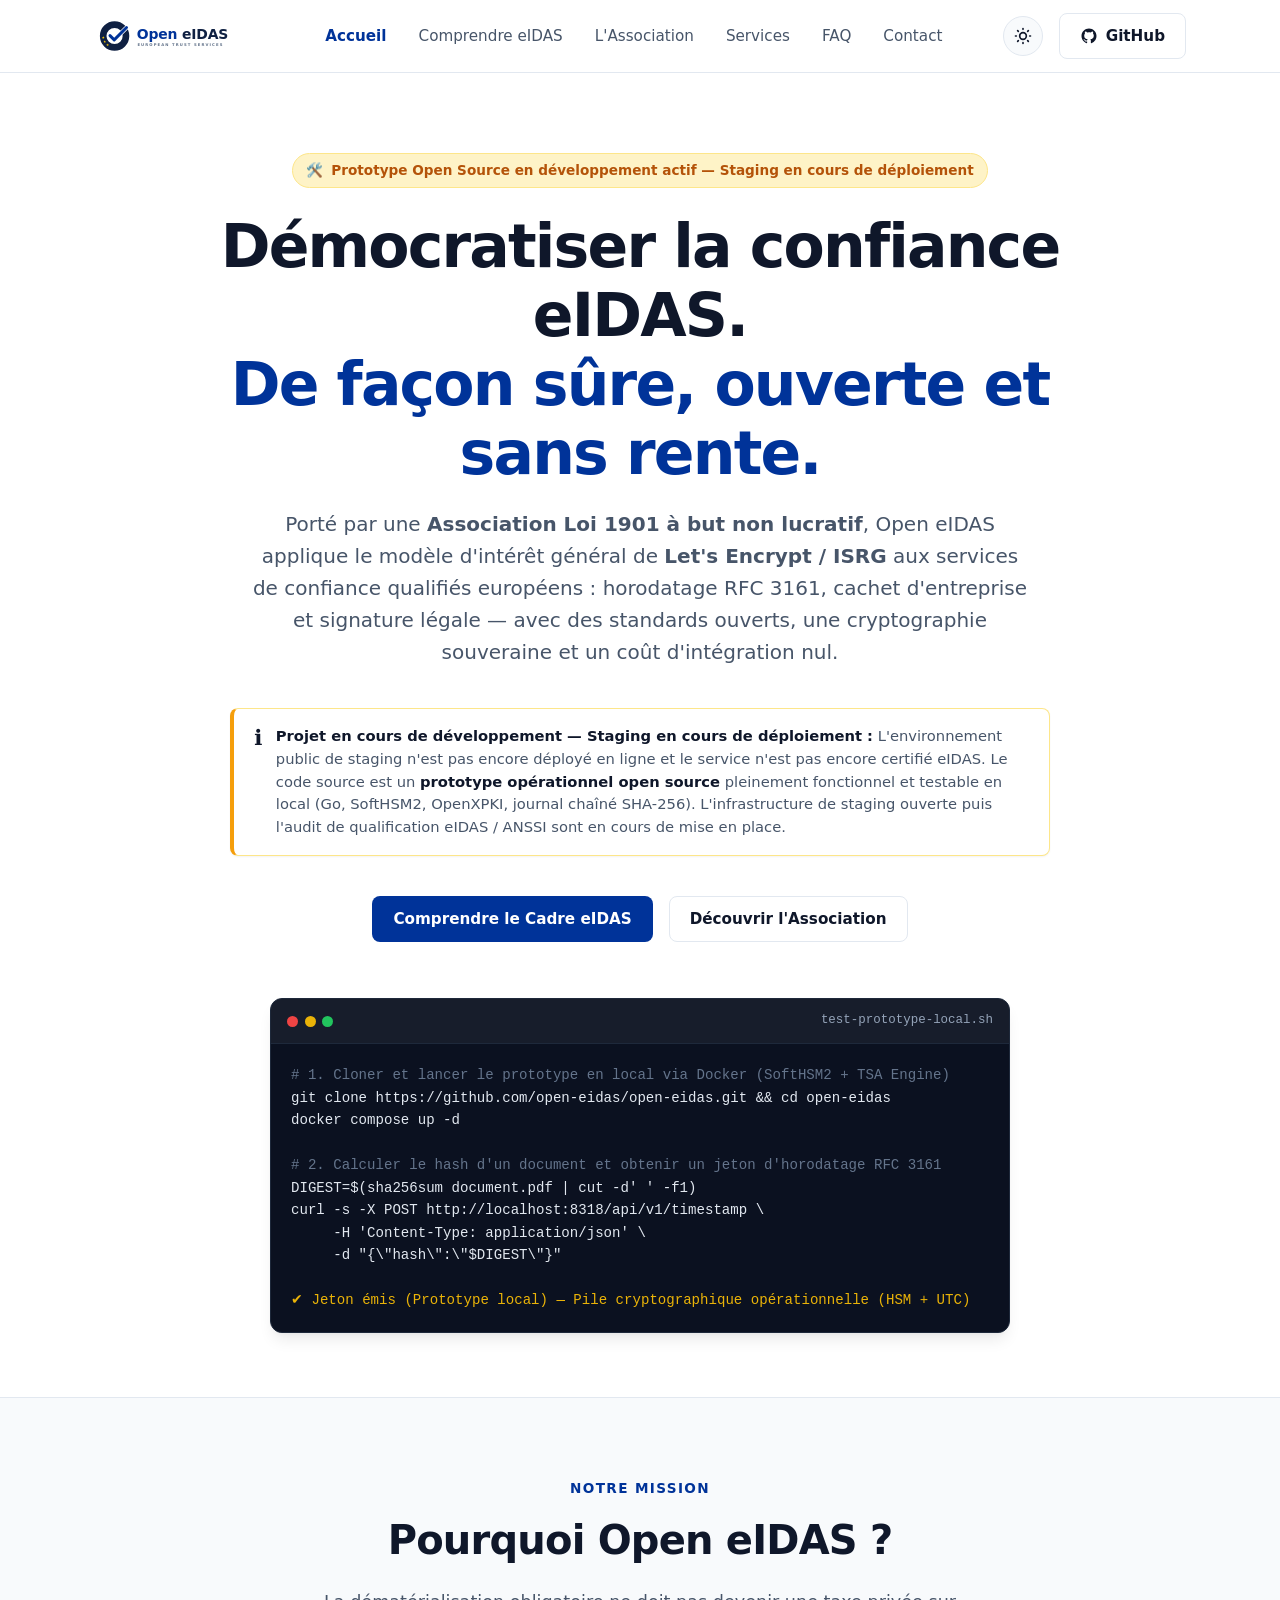
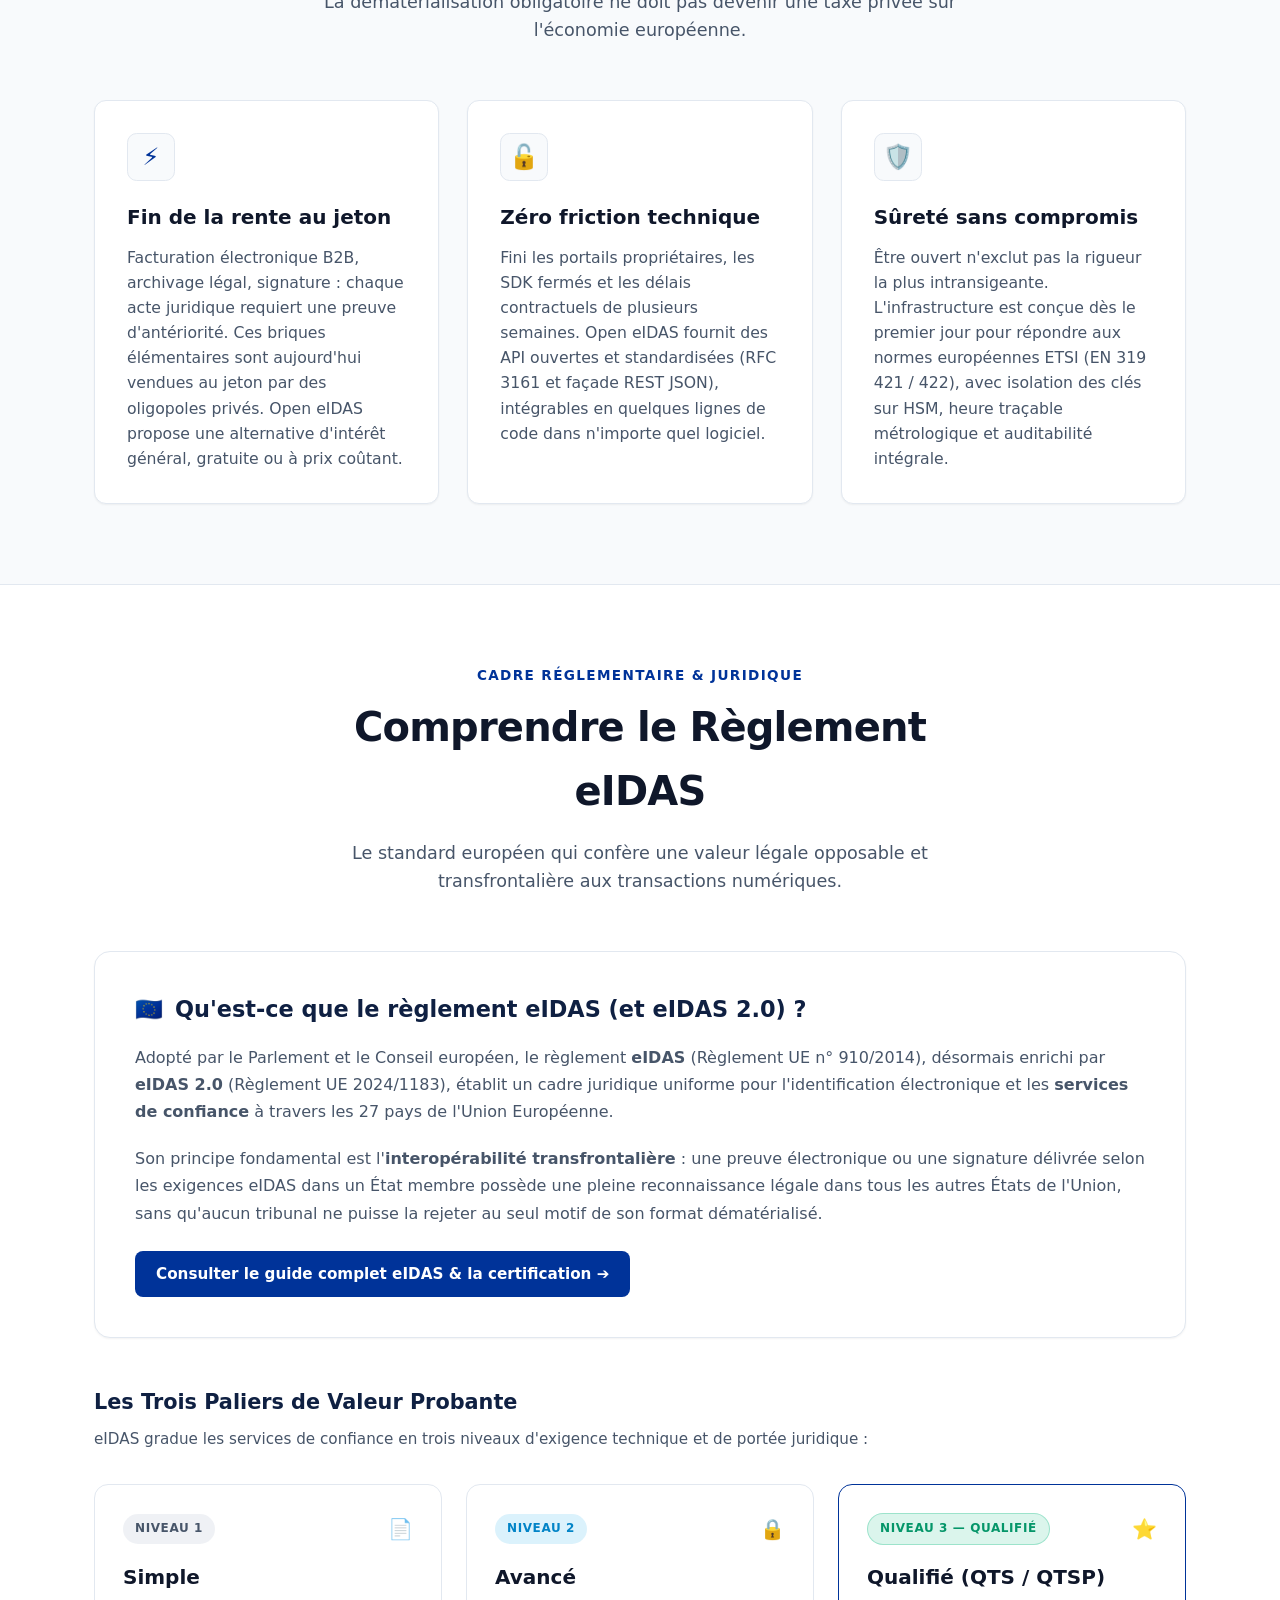
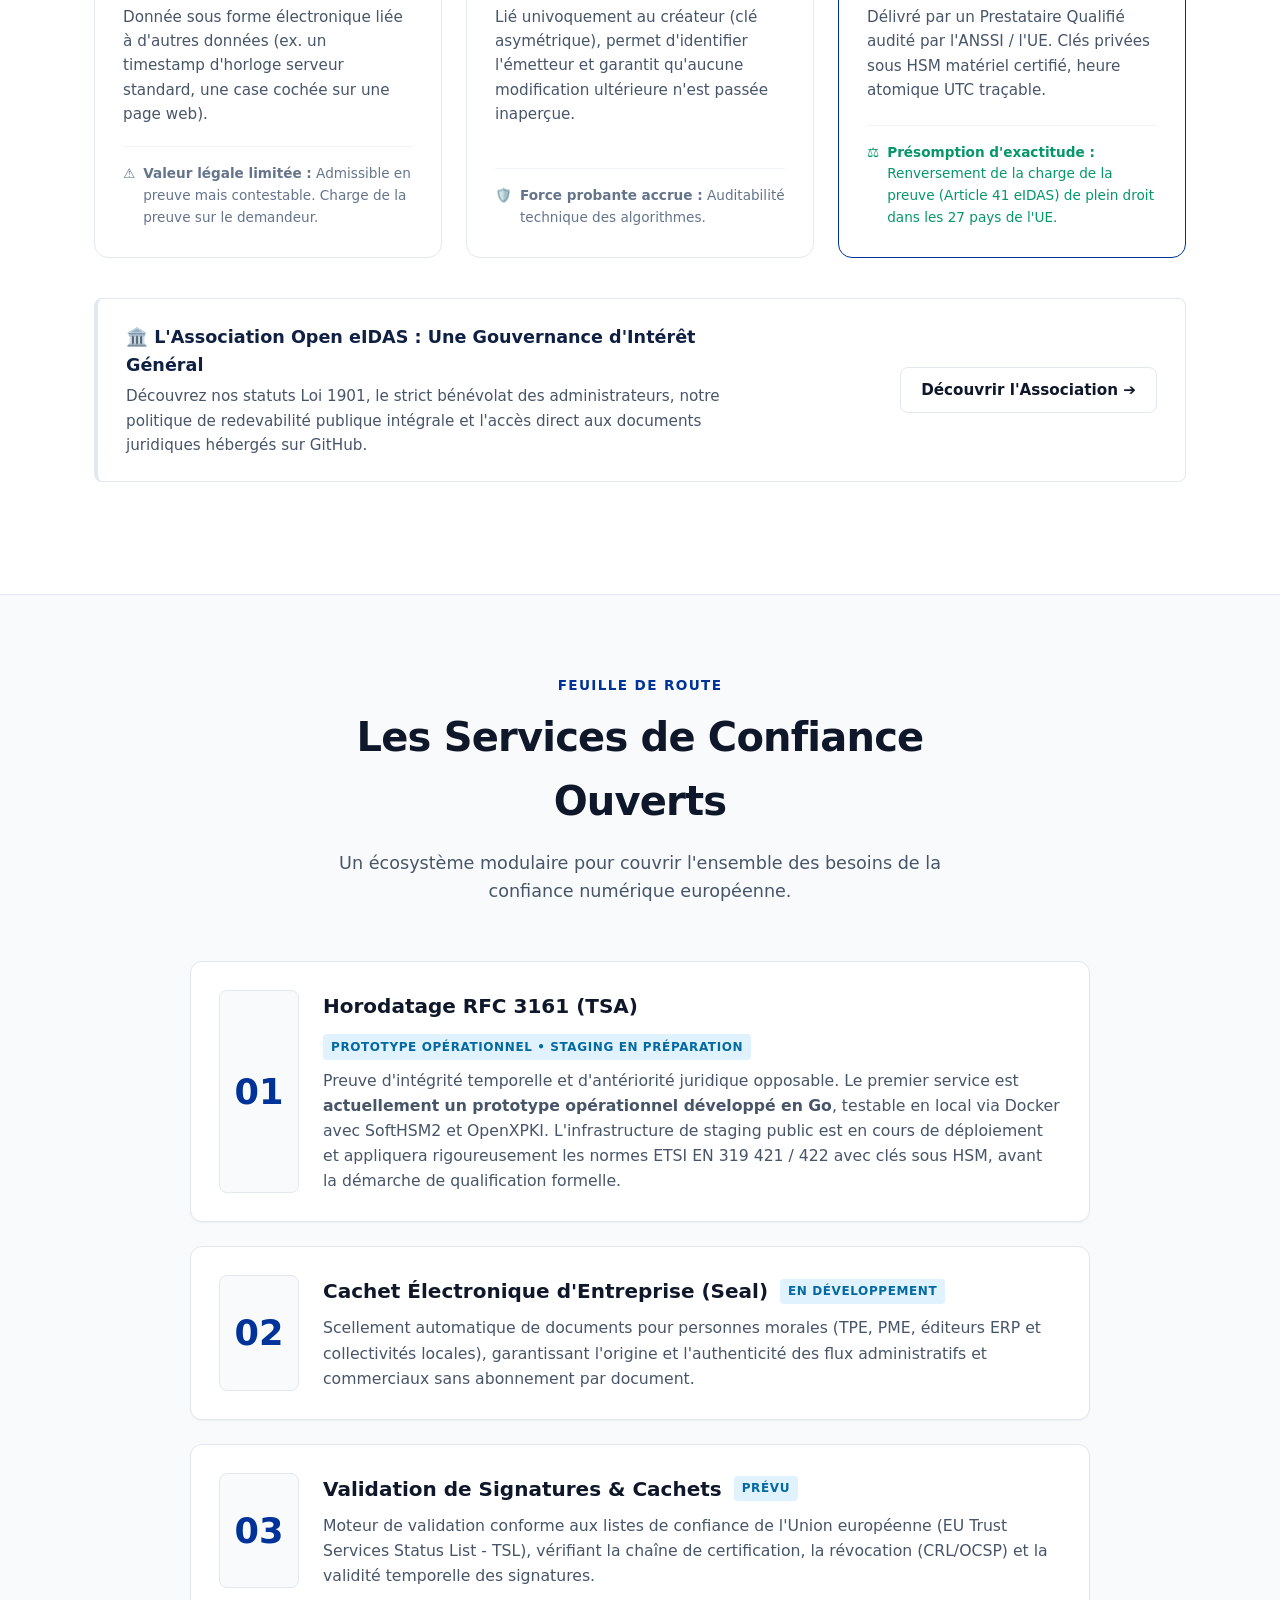
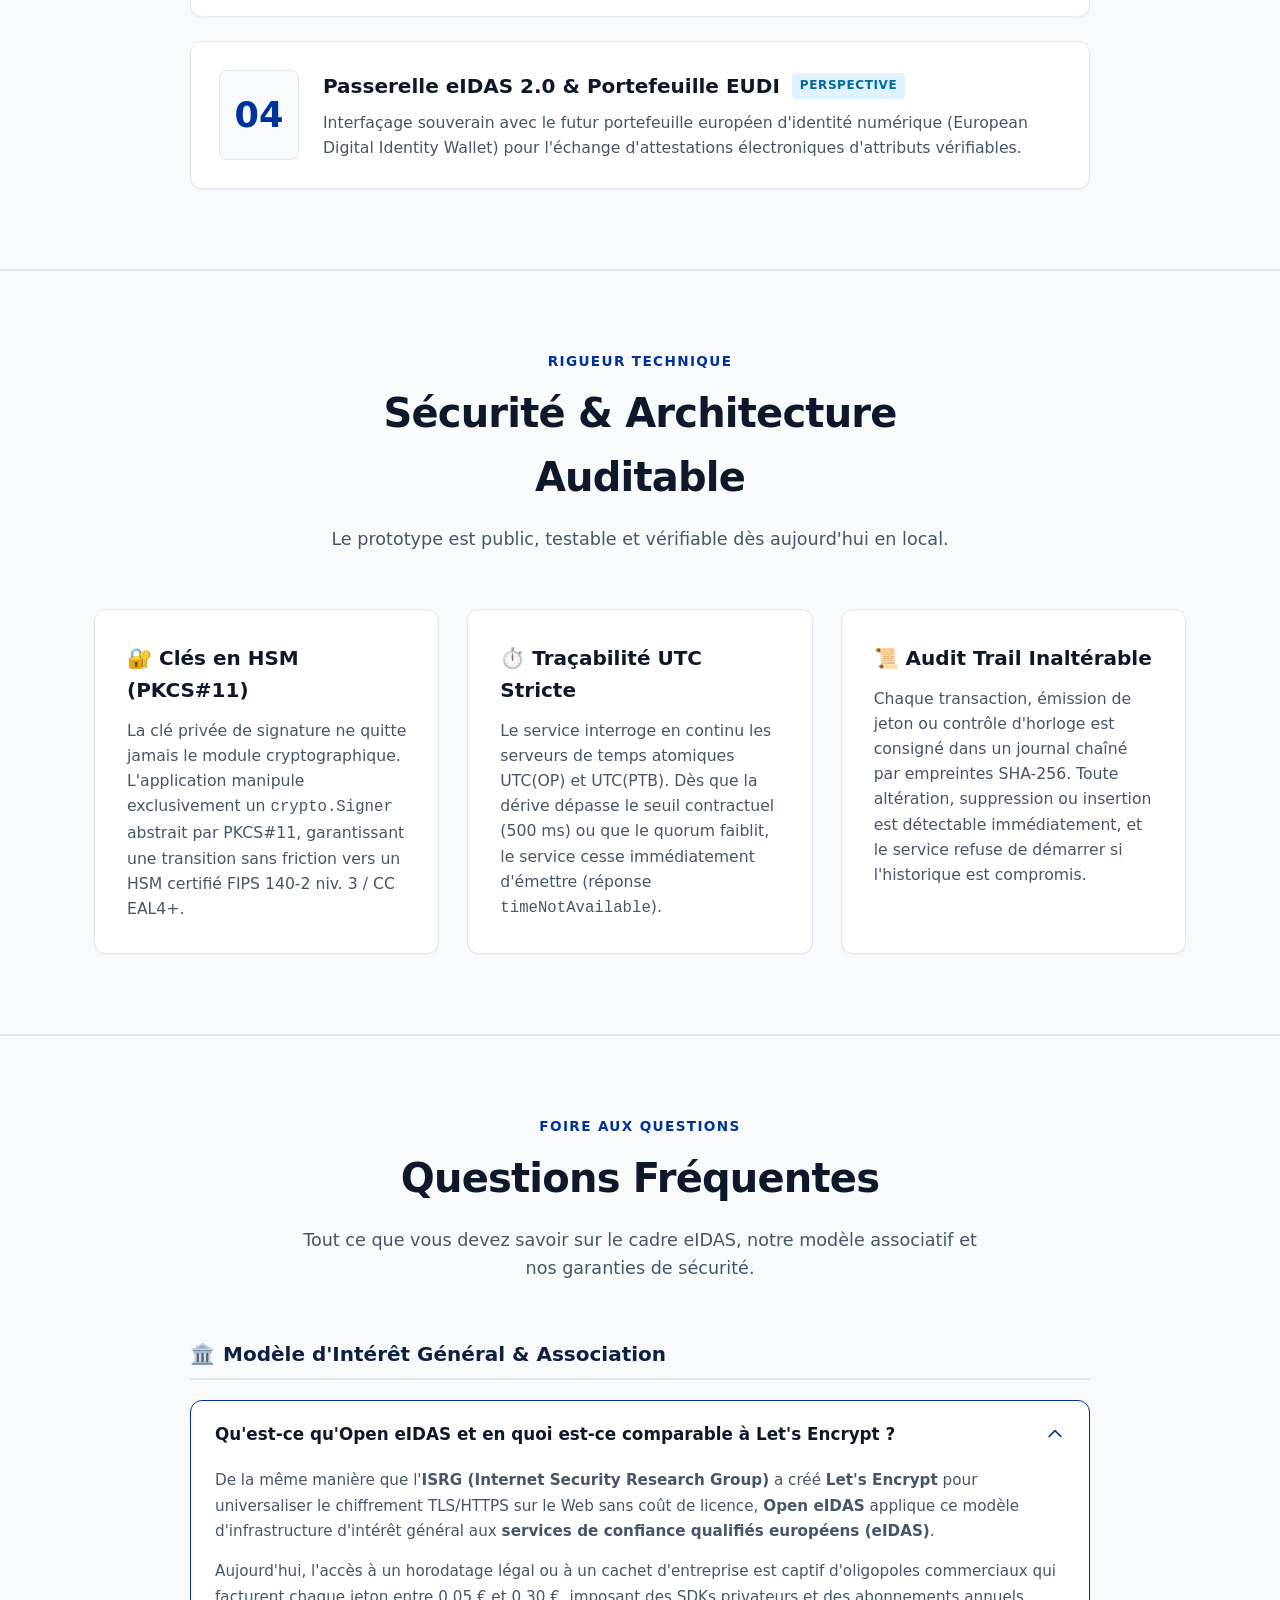
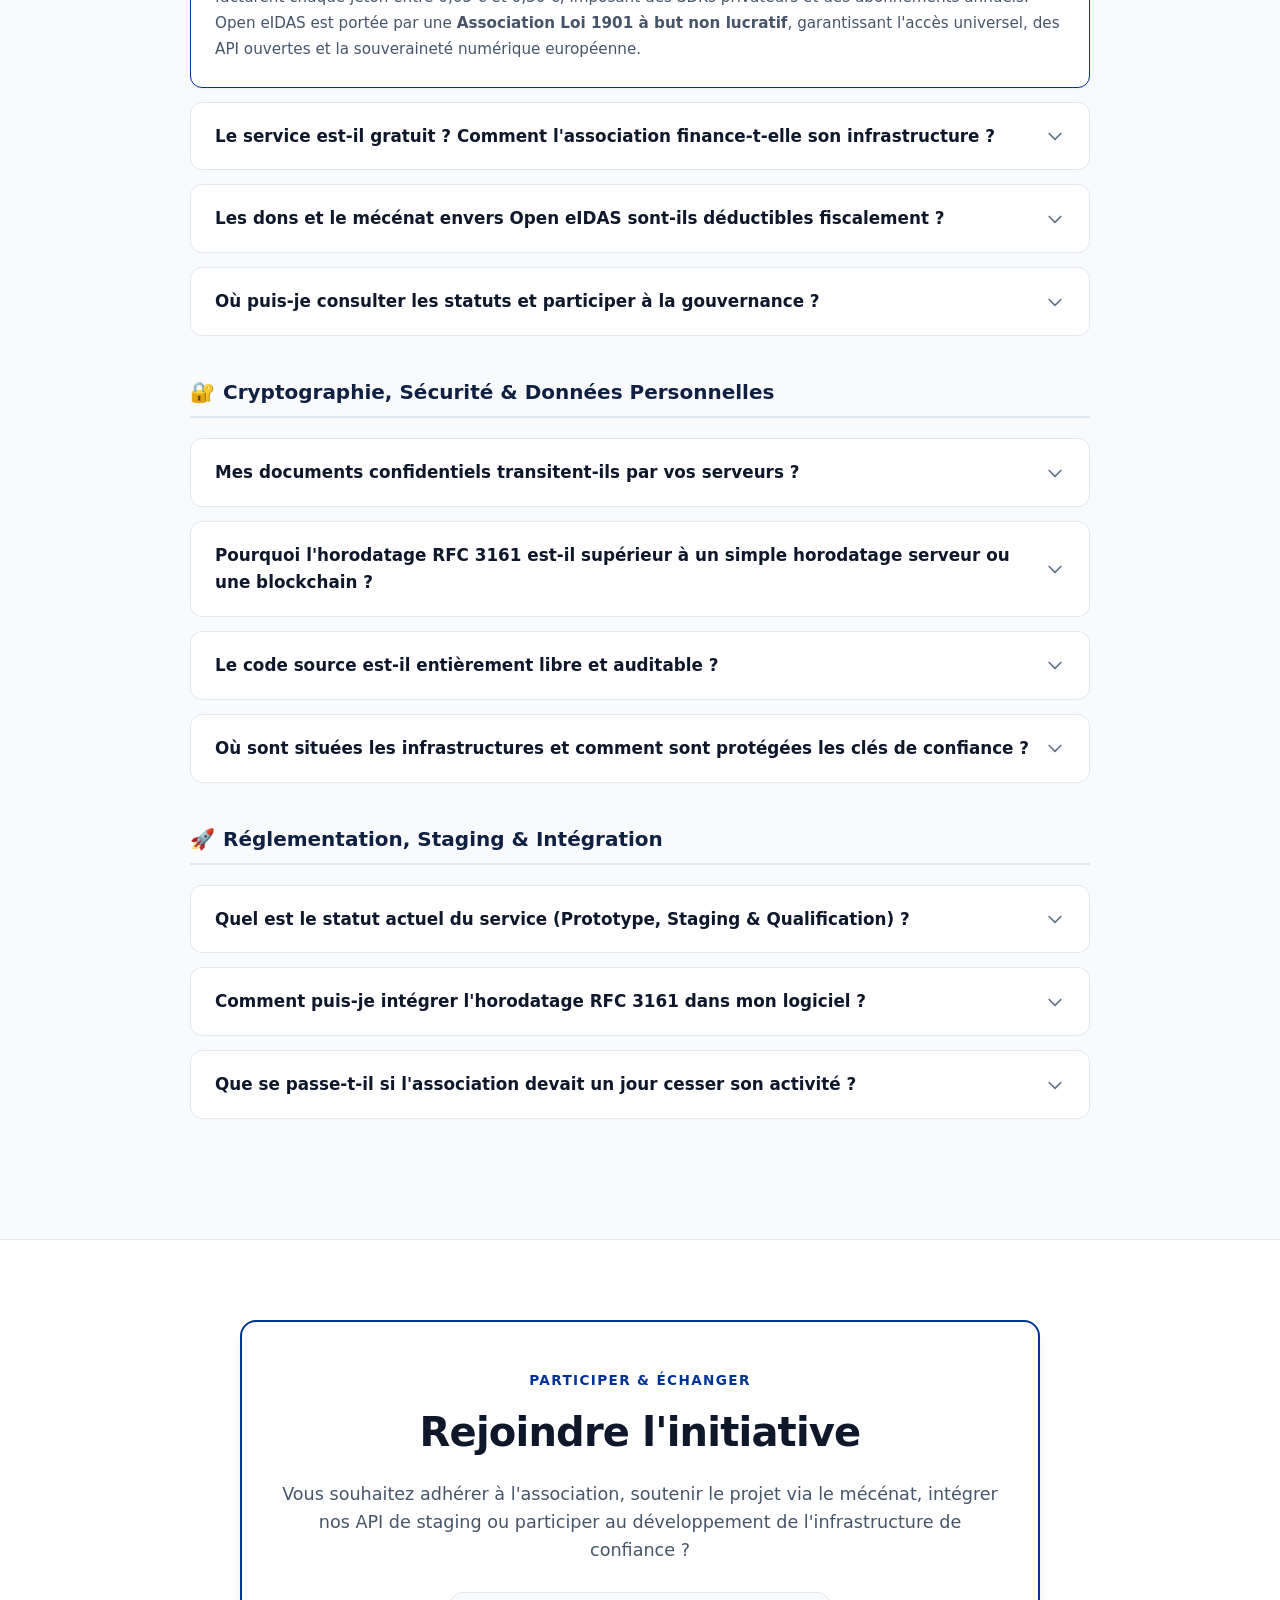
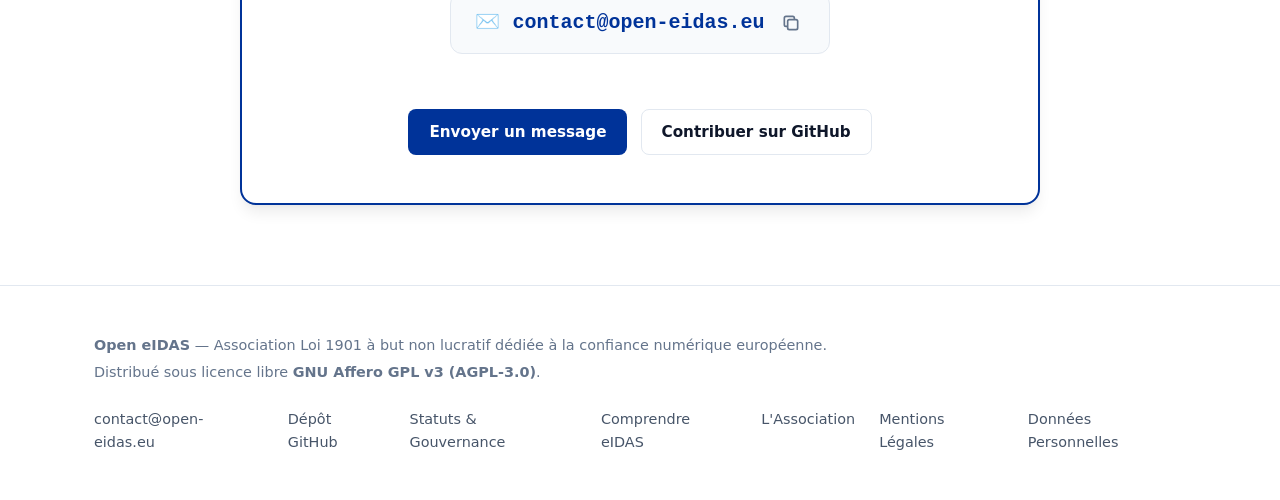
==== commit 3fc728cb: "Ajout des mentions légales (LCEN) et de la politique de données personnelles (RGPD), et standardisat" ====
--- a/index.html
+++ b/index.html
@@ -25,6 +25,9 @@
       const savedTheme = localStorage.getItem('theme');
       if (savedTheme) {
         document.documentElement.setAttribute('data-theme', savedTheme);
+      } else {
+        const prefersDark = window.matchMedia && window.matchMedia('(prefers-color-scheme: dark)').matches;
+        document.documentElement.setAttribute('data-theme', prefersDark ? 'dark' : 'light');
       }
     })();
   </script>
@@ -36,7 +39,7 @@
     <div class="container nav-wrap">
       <a href="#" class="brand-link" aria-label="Open eIDAS Accueil">
         <img src="assets/logo-horizontal.svg" alt="Open eIDAS Logo" class="brand-logo-img logo-light">
-        <img src="assets/logo-horizontal-dark.svg" alt="Open eIDAS Logo" class="brand-logo-img logo-dark" style="display: none;">
+        <img src="assets/logo-horizontal-dark.svg" alt="Open eIDAS Logo" class="brand-logo-img logo-dark">
       </a>
 
       <nav aria-label="Navigation principale">
@@ -667,73 +670,15 @@
         <li><a href="mailto:contact@open-eidas.eu">contact@open-eidas.eu</a></li>
         <li><a href="https://github.com/open-eidas/open-eidas" target="_blank" rel="noopener noreferrer">Dépôt GitHub</a></li>
         <li><a href="https://github.com/open-eidas/organisation" target="_blank" rel="noopener noreferrer">Statuts &amp; Gouvernance</a></li>
-        <li><a href="https://github.com/open-eidas/open-eidas/blob/main/docs/ARCHITECTURE.md" target="_blank" rel="noopener noreferrer">Architecture</a></li>
+        <li><a href="eidas.html">Comprendre eIDAS</a></li>
+        <li><a href="association.html">L'Association</a></li>
+        <li><a href="mentions-legales.html">Mentions Légales</a></li>
+        <li><a href="donnees-personnelles.html">Données Personnelles</a></li>
       </ul>
     </div>
   </footer>
 
-  <!-- Interactive JavaScript -->
-  <script>
-    // Theme toggle handler
-    const themeBtn = document.getElementById('theme-toggle');
-    const sunIcon = themeBtn.querySelector('.sun-icon');
-    const moonIcon = themeBtn.querySelector('.moon-icon');
-    const lightLogos = document.querySelectorAll('.logo-light');
-    const darkLogos = document.querySelectorAll('.logo-dark');
-
-    function updateThemeUI(theme) {
-      if (theme === 'dark') {
-        document.documentElement.setAttribute('data-theme', 'dark');
-        sunIcon.style.display = 'none';
-        moonIcon.style.display = 'block';
-        lightLogos.forEach(el => el.style.display = 'none');
-        darkLogos.forEach(el => el.style.display = 'block');
-      } else {
-        document.documentElement.setAttribute('data-theme', 'light');
-        sunIcon.style.display = 'block';
-        moonIcon.style.display = 'none';
-        lightLogos.forEach(el => el.style.display = 'block');
-        darkLogos.forEach(el => el.style.display = 'none');
-      }
-    }
-
-    // Detect initial theme
-    const savedTheme = localStorage.getItem('theme');
-    const systemPrefersDark = window.matchMedia('(prefers-color-scheme: dark)').matches;
-    const initialTheme = savedTheme || (systemPrefersDark ? 'dark' : 'light');
-    updateThemeUI(initialTheme);
-
-    // Toggle event
-    themeBtn.addEventListener('click', () => {
-      const currentTheme = document.documentElement.getAttribute('data-theme') || (window.matchMedia('(prefers-color-scheme: dark)').matches ? 'dark' : 'light');
-      const nextTheme = currentTheme === 'dark' ? 'light' : 'dark';
-      localStorage.setItem('theme', nextTheme);
-      updateThemeUI(nextTheme);
-    });
-
-    // Listen to OS theme changes
-    window.matchMedia('(prefers-color-scheme: dark)').addEventListener('change', e => {
-      if (!localStorage.getItem('theme')) {
-        updateThemeUI(e.matches ? 'dark' : 'light');
-      }
-    });
-
-    // Copy email button
-    const copyBtn = document.getElementById('copy-email-btn');
-    const copyFeedback = document.getElementById('copy-feedback');
-    const emailToCopy = 'contact@open-eidas.eu';
-
-    copyBtn.addEventListener('click', async () => {
-      try {
-        await navigator.clipboard.writeText(emailToCopy);
-        copyFeedback.textContent = '✔ Adresse email copiée dans le presse-papier !';
-        setTimeout(() => {
-          copyFeedback.textContent = '';
-        }, 3000);
-      } catch (err) {
-        copyFeedback.textContent = 'Adresse : contact@open-eidas.eu';
-      }
-    });
-  </script>
+  <!-- Standardized Interactive JavaScript -->
+  <script defer src="script.js"></script>
 </body>
 </html>
--- a/style.css
+++ b/style.css
@@ -164,6 +164,40 @@
   width: auto;
   display: block;
 }
+
+.brand-logo-img.logo-light {
+  display: block;
+}
+
+.brand-logo-img.logo-dark {
+  display: none;
+}
+
+[data-theme="dark"] .brand-logo-img.logo-light {
+  display: none !important;
+}
+
+[data-theme="dark"] .brand-logo-img.logo-dark {
+  display: block !important;
+}
+
+[data-theme="light"] .brand-logo-img.logo-light {
+  display: block !important;
+}
+
+[data-theme="light"] .brand-logo-img.logo-dark {
+  display: none !important;
+}
+
+@media (prefers-color-scheme: dark) {
+  :root:not([data-theme="light"]) .brand-logo-img.logo-light {
+    display: none !important;
+  }
+  :root:not([data-theme="light"]) .brand-logo-img.logo-dark {
+    display: block !important;
+  }
+}
+
 
 .nav-links {
   display: flex;
@@ -1137,3 +1171,592 @@
 .comparison-table tr:hover td {
   background-color: rgba(0, 51, 153, 0.02);
 }
+
+/* ==========================================================================
+   Qualification Pathway / Journey Components
+   ========================================================================== */
+
+/* Visual Pipeline Banner */
+.pipeline-track {
+  display: flex;
+  align-items: center;
+  justify-content: space-between;
+  gap: 0.75rem;
+  background-color: var(--bg-surface);
+  border: 1px solid var(--border-color);
+  border-radius: 1rem;
+  padding: 1.5rem;
+  margin: 2.5rem 0;
+  overflow-x: auto;
+}
+
+.pipeline-node {
+  flex: 1;
+  min-width: 180px;
+  background-color: var(--bg-card);
+  border: 1px solid var(--border-color);
+  border-radius: 0.75rem;
+  padding: 1rem;
+  text-align: center;
+  transition: transform 0.2s ease, border-color 0.2s ease, box-shadow 0.2s ease;
+}
+
+.pipeline-node:hover {
+  transform: translateY(-2px);
+  border-color: var(--brand-blue);
+  box-shadow: var(--shadow-sm);
+}
+
+.pipeline-node-icon {
+  font-size: 1.75rem;
+  margin-bottom: 0.35rem;
+}
+
+.pipeline-node-title {
+  font-size: 0.95rem;
+  font-weight: 700;
+  color: var(--text-main);
+  margin-bottom: 0.2rem;
+}
+
+.pipeline-node-role {
+  font-size: 0.75rem;
+  font-weight: 600;
+  text-transform: uppercase;
+  letter-spacing: 0.05em;
+  color: var(--brand-blue);
+}
+
+.pipeline-arrow {
+  display: flex;
+  align-items: center;
+  justify-content: center;
+  color: var(--brand-blue);
+  font-size: 1.25rem;
+  opacity: 0.6;
+}
+
+/* Stepper Journey */
+.pathway-stepper {
+  position: relative;
+  margin: 3rem 0;
+  padding-left: 1rem;
+}
+
+.pathway-stepper::before {
+  content: '';
+  position: absolute;
+  top: 1.5rem;
+  bottom: 2rem;
+  left: 2.75rem;
+  width: 3px;
+  background: linear-gradient(to bottom, var(--brand-blue), #38bdf8, #f59e0b, #10b981);
+  border-radius: 2px;
+}
+
+.pathway-milestone {
+  display: flex;
+  align-items: flex-start;
+  gap: 2rem;
+  margin-bottom: 3rem;
+  position: relative;
+}
+
+.pathway-milestone:last-child {
+  margin-bottom: 1rem;
+}
+
+.pathway-marker {
+  width: 3.5rem;
+  height: 3.5rem;
+  border-radius: 50%;
+  background: var(--bg-card);
+  border: 3px solid var(--brand-blue);
+  color: var(--brand-navy);
+  font-weight: 800;
+  font-size: 1.15rem;
+  display: flex;
+  align-items: center;
+  justify-content: center;
+  box-shadow: 0 0 0 6px var(--bg-main), var(--shadow-sm);
+  flex-shrink: 0;
+  z-index: 2;
+  transition: transform 0.2s ease;
+}
+
+[data-theme="dark"] .pathway-marker {
+  color: #38bdf8;
+  border-color: #38bdf8;
+}
+
+.pathway-milestone:hover .pathway-marker {
+  transform: scale(1.08);
+}
+
+.pathway-card {
+  flex-grow: 1;
+  background-color: var(--bg-surface);
+  border: 1px solid var(--border-color);
+  border-radius: 1rem;
+  padding: 2rem;
+  box-shadow: var(--shadow-sm);
+  transition: transform 0.2s ease, border-color 0.2s ease, box-shadow 0.2s ease;
+}
+
+.pathway-card:hover {
+  transform: translateY(-2px);
+  border-color: var(--brand-blue);
+  box-shadow: var(--shadow-md);
+}
+
+.pathway-meta {
+  display: flex;
+  flex-wrap: wrap;
+  align-items: center;
+  gap: 0.75rem;
+  margin-bottom: 0.75rem;
+}
+
+.pathway-badge-phase {
+  font-size: 0.75rem;
+  font-weight: 800;
+  text-transform: uppercase;
+  letter-spacing: 0.05em;
+  padding: 0.25rem 0.65rem;
+  border-radius: 9999px;
+  background-color: rgba(0, 51, 153, 0.1);
+  color: var(--brand-blue);
+}
+
+[data-theme="dark"] .pathway-badge-phase {
+  background-color: rgba(56, 189, 248, 0.15);
+  color: #38bdf8;
+}
+
+.pathway-badge-actor {
+  font-size: 0.75rem;
+  font-weight: 600;
+  padding: 0.25rem 0.65rem;
+  border-radius: 9999px;
+  background-color: var(--bg-card);
+  border: 1px solid var(--border-color);
+  color: var(--text-main);
+  display: inline-flex;
+  align-items: center;
+  gap: 0.35rem;
+}
+
+.pathway-title {
+  font-size: 1.35rem;
+  font-weight: 800;
+  color: var(--brand-navy);
+  margin-bottom: 0.75rem;
+  line-height: 1.3;
+}
+
+.pathway-desc {
+  font-size: 0.95rem;
+  color: var(--text-muted);
+  line-height: 1.7;
+  margin-bottom: 1.25rem;
+}
+
+.pathway-specs {
+  display: flex;
+  flex-wrap: wrap;
+  gap: 0.5rem;
+  margin-bottom: 1.25rem;
+}
+
+.norm-tag {
+  font-size: 0.78rem;
+  font-weight: 600;
+  padding: 0.2rem 0.6rem;
+  border-radius: 0.375rem;
+  background-color: var(--bg-card);
+  border: 1px solid var(--border-color);
+  color: var(--text-muted);
+  font-family: ui-monospace, SFMono-Regular, Menlo, Monaco, Consolas, monospace;
+}
+
+.pathway-deliverable {
+  display: flex;
+  align-items: flex-start;
+  gap: 0.75rem;
+  background-color: var(--bg-card);
+  border: 1px solid var(--border-color);
+  border-left: 4px solid var(--brand-blue);
+  border-radius: 0.5rem;
+  padding: 1rem 1.25rem;
+}
+
+.pathway-deliverable-icon {
+  font-size: 1.25rem;
+  line-height: 1;
+}
+
+.pathway-deliverable-content h5 {
+  font-size: 0.85rem;
+  font-weight: 700;
+  text-transform: uppercase;
+  letter-spacing: 0.05em;
+  color: var(--brand-blue);
+  margin-bottom: 0.25rem;
+}
+
+.pathway-deliverable-content p {
+  font-size: 0.88rem;
+  color: var(--text-muted);
+  line-height: 1.5;
+  margin: 0;
+}
+
+/* Continuous Cycle Box */
+.cycle-card {
+  background: linear-gradient(135deg, var(--bg-surface) 0%, var(--bg-card) 100%);
+  border: 1px solid var(--border-color);
+  border-radius: 1rem;
+  padding: 2rem;
+  margin-top: 3rem;
+  box-shadow: var(--shadow-sm);
+}
+
+.cycle-grid {
+  display: grid;
+  grid-template-columns: repeat(auto-fit, minmax(240px, 1fr));
+  gap: 1.5rem;
+  margin-top: 1.5rem;
+}
+
+.cycle-item {
+  background-color: var(--bg-card);
+  border: 1px solid var(--border-color);
+  border-radius: 0.75rem;
+  padding: 1.25rem;
+}
+
+.cycle-item-badge {
+  display: inline-block;
+  font-size: 0.75rem;
+  font-weight: 800;
+  text-transform: uppercase;
+  padding: 0.2rem 0.5rem;
+  border-radius: 0.25rem;
+  background-color: rgba(0, 51, 153, 0.1);
+  color: var(--brand-blue);
+  margin-bottom: 0.5rem;
+}
+
+[data-theme="dark"] .cycle-item-badge {
+  background-color: rgba(56, 189, 248, 0.15);
+  color: #38bdf8;
+}
+
+.cycle-item-title {
+  font-size: 1.05rem;
+  font-weight: 700;
+  color: var(--text-main);
+  margin-bottom: 0.35rem;
+}
+
+.cycle-item-desc {
+  font-size: 0.85rem;
+  color: var(--text-muted);
+  line-height: 1.6;
+}
+
+/* ==========================================================================
+   Transparency & Public Accountability Grid
+   ========================================================================== */
+
+.transparency-grid {
+  display: grid;
+  grid-template-columns: repeat(auto-fit, minmax(320px, 1fr));
+  gap: 1.5rem;
+  margin: 2.5rem 0;
+}
+
+.transparency-card {
+  background-color: var(--bg-card);
+  border: 1px solid var(--border-color);
+  border-radius: 1rem;
+  padding: 1.75rem;
+  display: flex;
+  flex-direction: column;
+  transition: transform 0.2s ease, border-color 0.2s ease, box-shadow 0.2s ease;
+  position: relative;
+}
+
+.transparency-card:hover {
+  transform: translateY(-3px);
+  border-color: var(--brand-blue);
+  box-shadow: var(--shadow-md);
+}
+
+.transparency-card-icon {
+  font-size: 2rem;
+  margin-bottom: 1rem;
+}
+
+.transparency-card-tag {
+  font-size: 0.72rem;
+  font-weight: 800;
+  text-transform: uppercase;
+  letter-spacing: 0.06em;
+  color: var(--brand-blue);
+  margin-bottom: 0.35rem;
+}
+
+.transparency-card-title {
+  font-size: 1.2rem;
+  font-weight: 700;
+  color: var(--text-main);
+  margin-bottom: 0.75rem;
+}
+
+.transparency-card-desc {
+  font-size: 0.9rem;
+  color: var(--text-muted);
+  line-height: 1.65;
+  flex-grow: 1;
+}
+
+.transparency-card-link {
+  display: inline-flex;
+  align-items: center;
+  gap: 0.4rem;
+  font-size: 0.88rem;
+  font-weight: 600;
+  color: var(--brand-blue);
+  text-decoration: none;
+  margin-top: 1rem;
+}
+
+.transparency-card-link:hover {
+  text-decoration: underline;
+}
+
+@media (max-width: 768px) {
+  .pathway-stepper::before {
+    left: 1.75rem;
+  }
+  .pathway-marker {
+    width: 2.5rem;
+    height: 2.5rem;
+    font-size: 0.95rem;
+  }
+  .pathway-milestone {
+    gap: 1.25rem;
+  }
+  .pathway-card {
+    padding: 1.25rem;
+  }
+  .pipeline-track {
+    flex-direction: column;
+    align-items: stretch;
+  }
+  .pipeline-arrow {
+    transform: rotate(90deg);
+    padding: 0.5rem 0;
+  }
+}
+
+/* ==========================================================================
+   Legal & Regulatory Pages (LCEN & RGPD)
+   ========================================================================== */
+
+.legal-header {
+  padding: 4rem 0 2.5rem 0;
+  text-align: center;
+  border-bottom: 1px solid var(--border-color);
+  background-color: var(--bg-surface);
+}
+
+.legal-badge-bar {
+  display: flex;
+  justify-content: center;
+  flex-wrap: wrap;
+  gap: 0.5rem;
+  margin-bottom: 1rem;
+}
+
+.legal-badge {
+  font-size: 0.78rem;
+  font-weight: 700;
+  text-transform: uppercase;
+  letter-spacing: 0.05em;
+  padding: 0.25rem 0.75rem;
+  border-radius: 9999px;
+  background-color: rgba(0, 51, 153, 0.08);
+  color: var(--brand-blue);
+  border: 1px solid rgba(0, 51, 153, 0.15);
+}
+
+[data-theme="dark"] .legal-badge {
+  background-color: rgba(56, 189, 248, 0.15);
+  color: #38bdf8;
+  border-color: rgba(56, 189, 248, 0.25);
+}
+
+.legal-content-wrap {
+  max-width: 900px;
+  margin: 3rem auto;
+  padding: 0 1.5rem;
+}
+
+.legal-toc {
+  background-color: var(--bg-surface);
+  border: 1px solid var(--border-color);
+  border-radius: 1rem;
+  padding: 1.75rem;
+  margin-bottom: 3rem;
+}
+
+.legal-toc-title {
+  font-size: 1.1rem;
+  font-weight: 700;
+  color: var(--brand-navy);
+  margin-bottom: 1rem;
+  display: flex;
+  align-items: center;
+  gap: 0.5rem;
+}
+
+.legal-toc-list {
+  list-style: none;
+  padding: 0;
+  margin: 0;
+  display: grid;
+  grid-template-columns: repeat(auto-fit, minmax(260px, 1fr));
+  gap: 0.5rem 1.5rem;
+}
+
+.legal-toc-link {
+  font-size: 0.92rem;
+  color: var(--brand-blue);
+  text-decoration: none;
+  display: inline-flex;
+  align-items: center;
+  gap: 0.35rem;
+  transition: color 0.15s ease;
+}
+
+.legal-toc-link:hover {
+  text-decoration: underline;
+  color: var(--brand-blue-hover);
+}
+
+.legal-section {
+  background-color: var(--bg-card);
+  border: 1px solid var(--border-color);
+  border-radius: 1rem;
+  padding: 2.25rem;
+  margin-bottom: 2.5rem;
+  box-shadow: var(--shadow-sm);
+  transition: border-color 0.2s ease;
+}
+
+.legal-section:hover {
+  border-color: var(--brand-blue);
+}
+
+.legal-section-header {
+  display: flex;
+  align-items: center;
+  gap: 0.75rem;
+  margin-bottom: 1.25rem;
+  padding-bottom: 1rem;
+  border-bottom: 1px solid var(--border-color);
+}
+
+.legal-section-icon {
+  font-size: 1.6rem;
+}
+
+.legal-section-title {
+  font-size: 1.35rem;
+  font-weight: 700;
+  color: var(--brand-navy);
+  margin: 0;
+}
+
+.legal-section p {
+  color: var(--text-muted);
+  font-size: 0.95rem;
+  line-height: 1.7;
+  margin-bottom: 1rem;
+}
+
+.legal-section p:last-child {
+  margin-bottom: 0;
+}
+
+.legal-section ul, .legal-section ol {
+  color: var(--text-muted);
+  font-size: 0.95rem;
+  line-height: 1.7;
+  margin: 0.75rem 0 1.25rem 1.5rem;
+}
+
+.legal-section li {
+  margin-bottom: 0.5rem;
+}
+
+.legal-kv-grid {
+  display: grid;
+  grid-template-columns: repeat(auto-fit, minmax(260px, 1fr));
+  gap: 1.25rem;
+  margin: 1.25rem 0;
+}
+
+.legal-kv-item {
+  background-color: var(--bg-surface);
+  border: 1px solid var(--border-color);
+  border-radius: 0.5rem;
+  padding: 1rem 1.25rem;
+}
+
+.legal-kv-label {
+  font-size: 0.78rem;
+  font-weight: 700;
+  text-transform: uppercase;
+  letter-spacing: 0.05em;
+  color: var(--brand-blue);
+  margin-bottom: 0.25rem;
+}
+
+.legal-kv-value {
+  font-size: 0.95rem;
+  font-weight: 600;
+  color: var(--text-main);
+  word-break: break-word;
+}
+
+.legal-highlight-box {
+  background-color: rgba(0, 51, 153, 0.04);
+  border-left: 4px solid var(--brand-blue);
+  border-radius: 0.5rem;
+  padding: 1.25rem 1.5rem;
+  margin: 1.5rem 0;
+}
+
+[data-theme="dark"] .legal-highlight-box {
+  background-color: rgba(56, 189, 248, 0.06);
+  border-left-color: #38bdf8;
+}
+
+.legal-highlight-box h5 {
+  font-size: 0.95rem;
+  font-weight: 700;
+  color: var(--brand-navy);
+  margin-bottom: 0.35rem;
+}
+
+.legal-highlight-box p {
+  font-size: 0.9rem;
+  color: var(--text-muted);
+  line-height: 1.6;
+  margin: 0;
+}
+
+
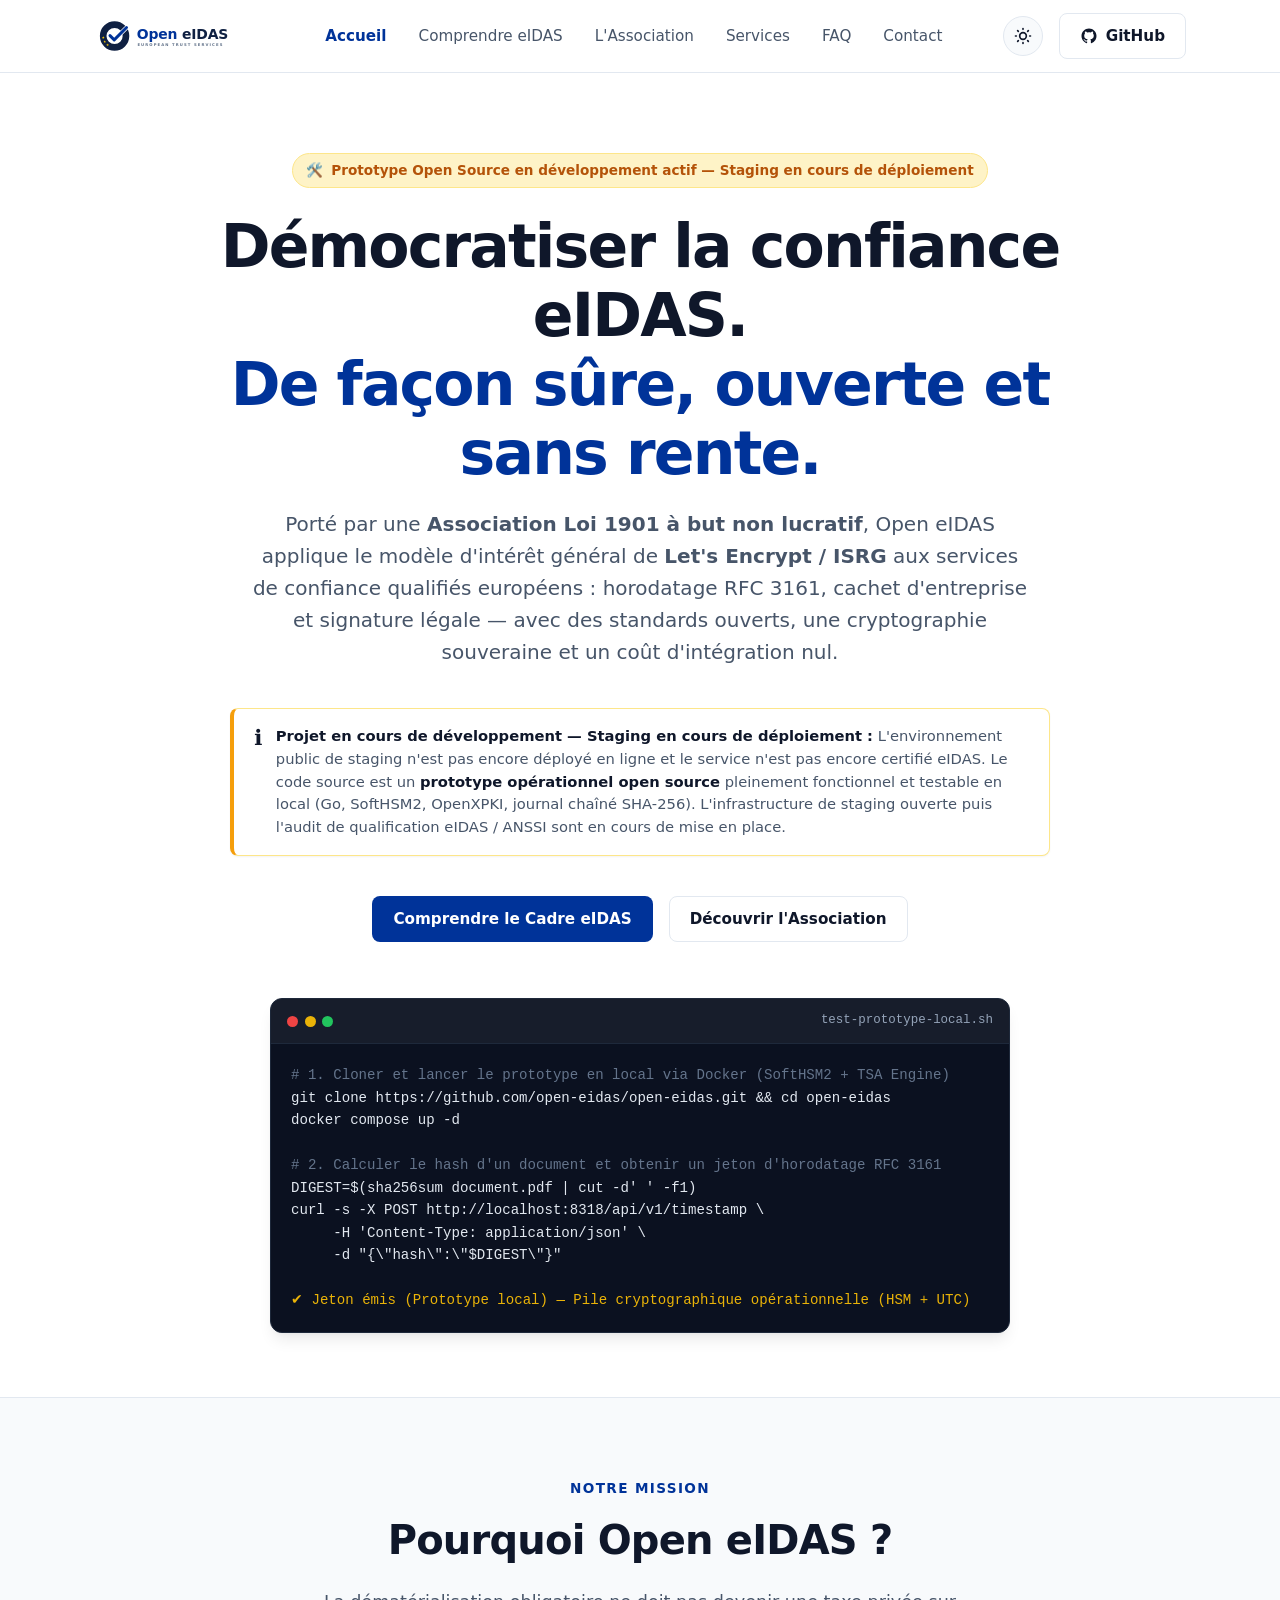
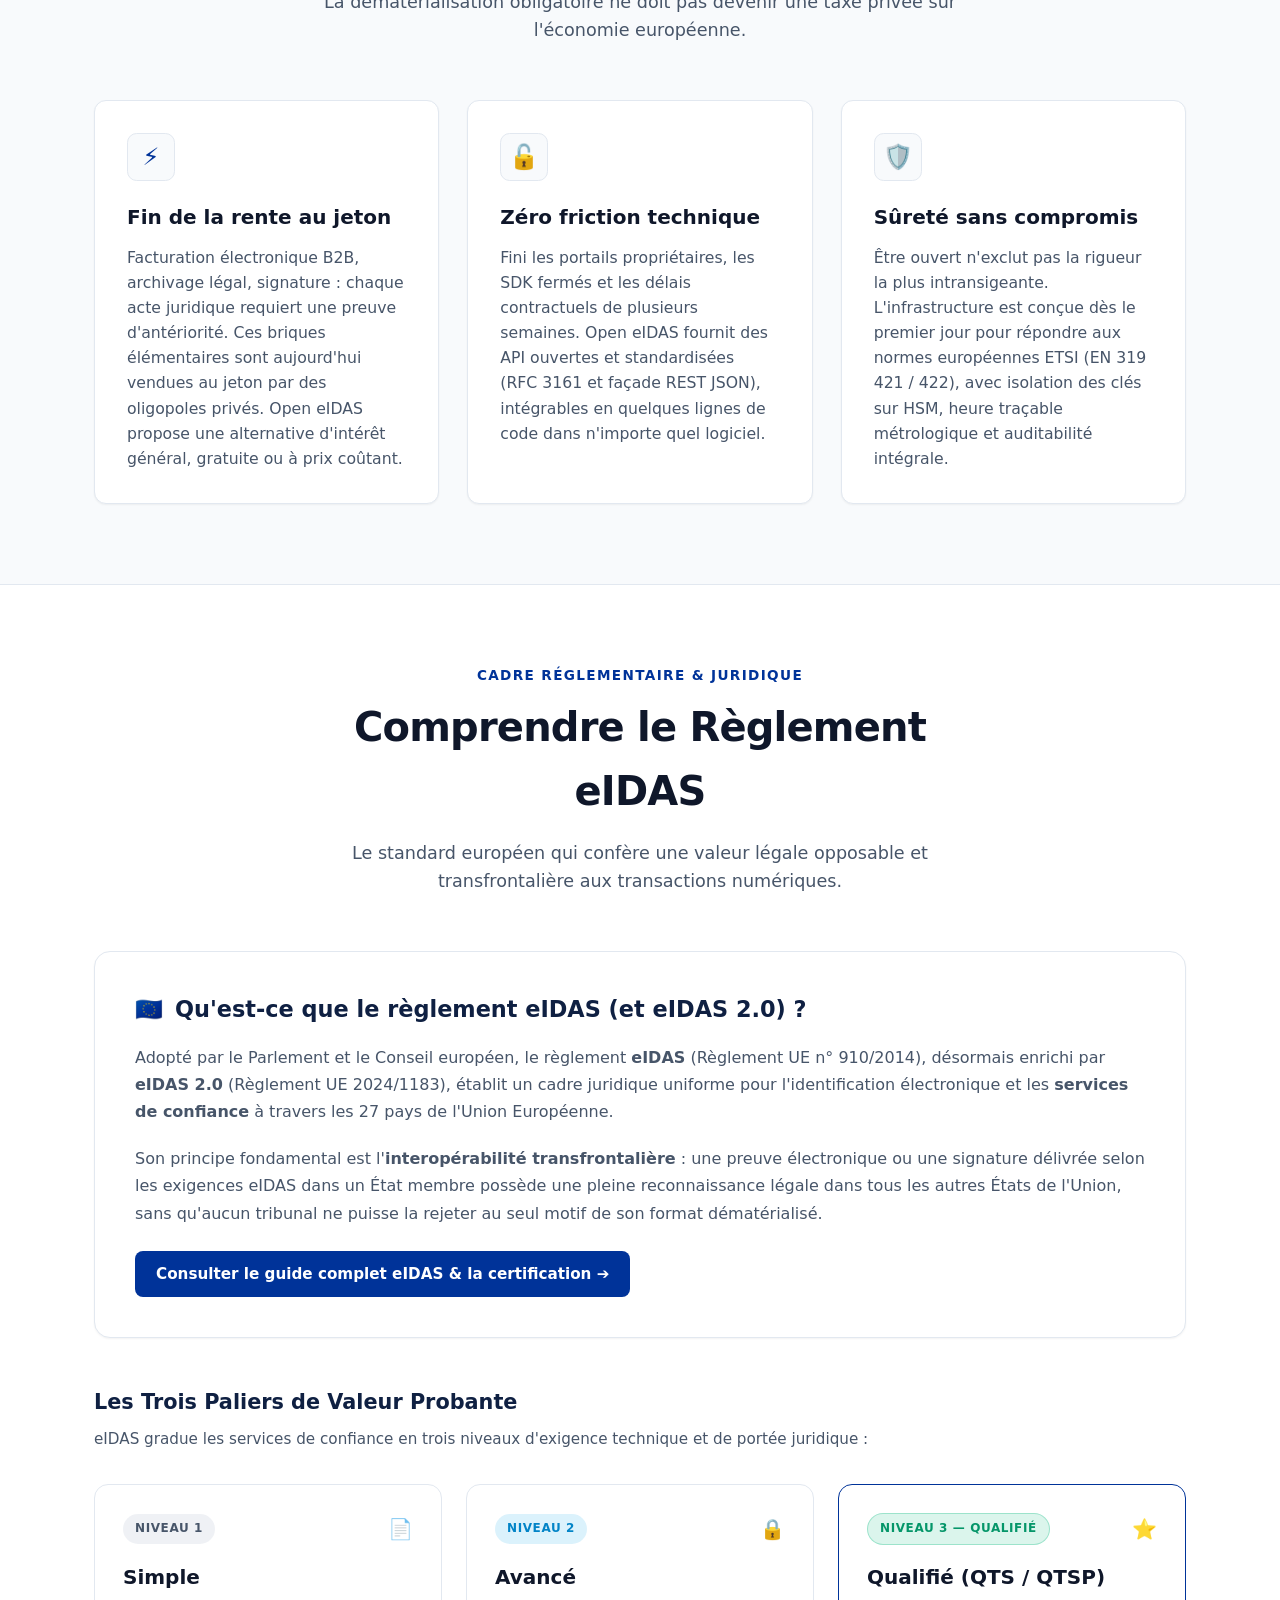
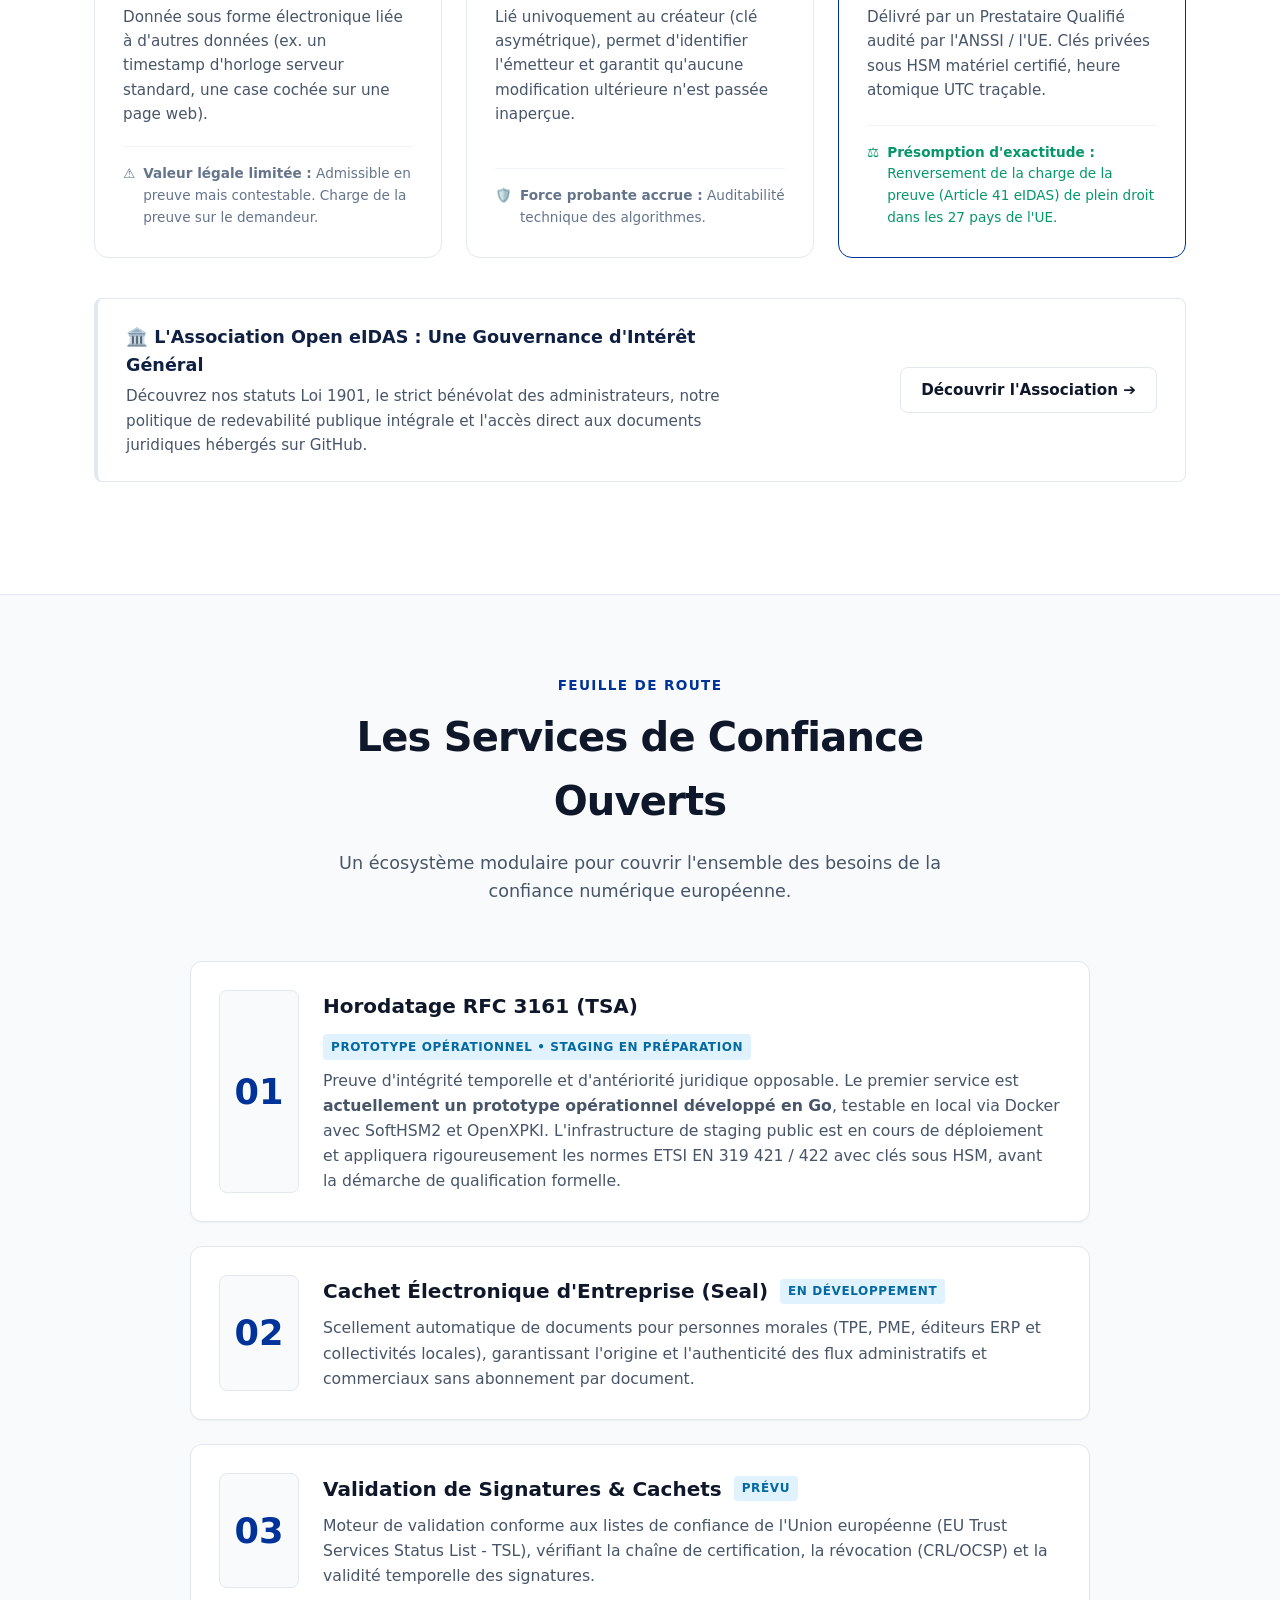
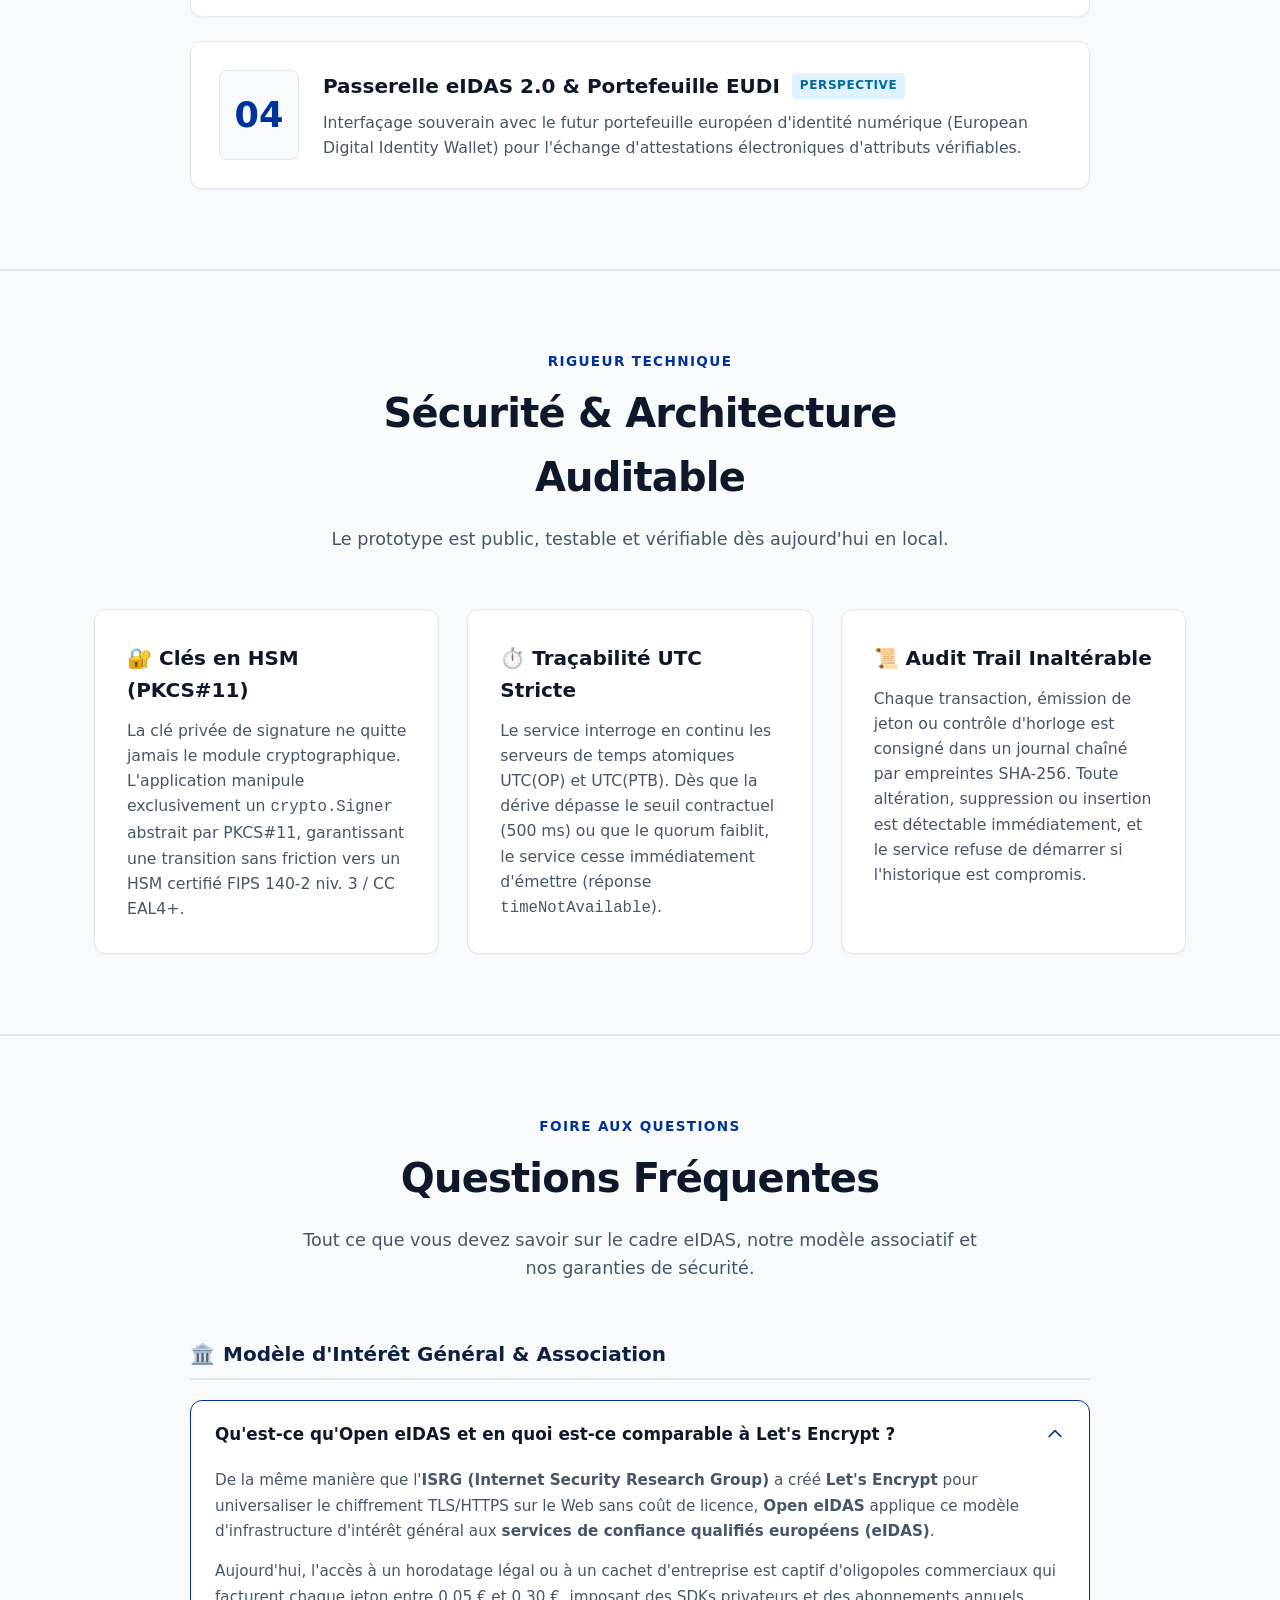
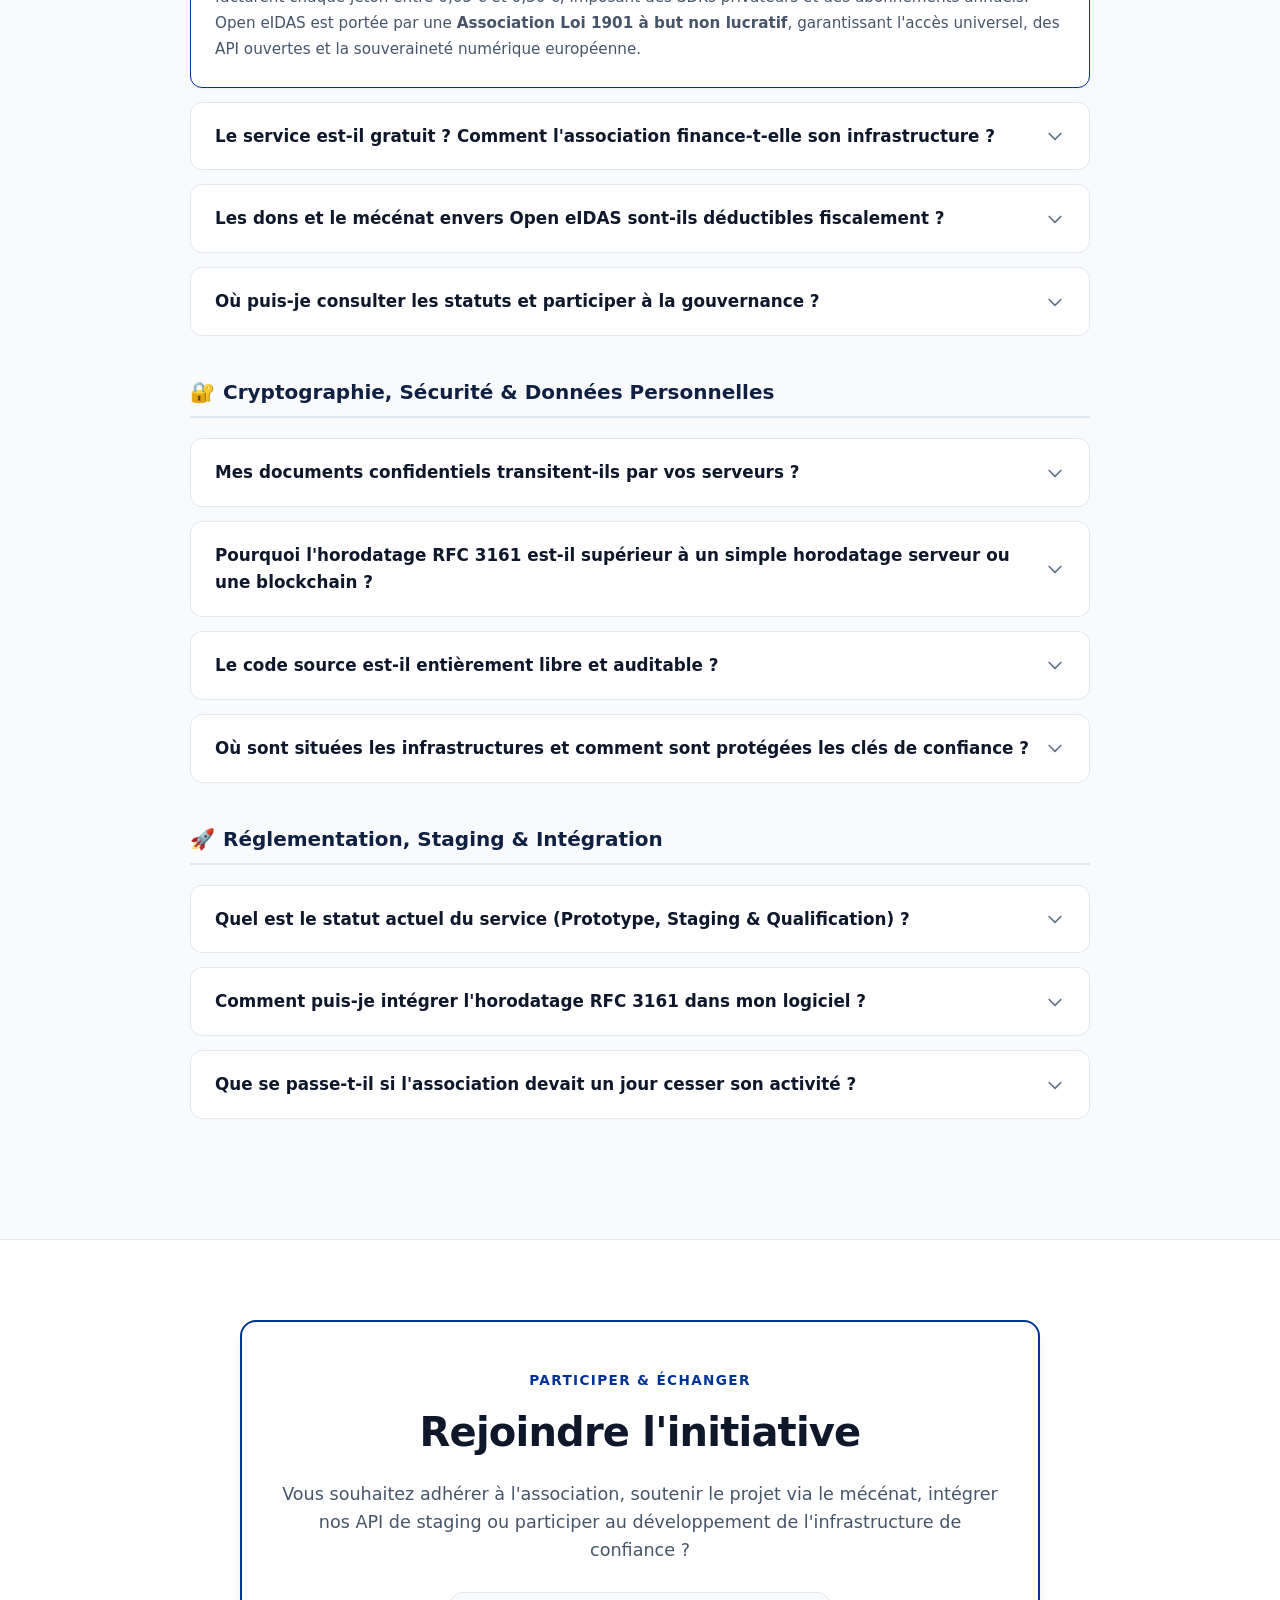
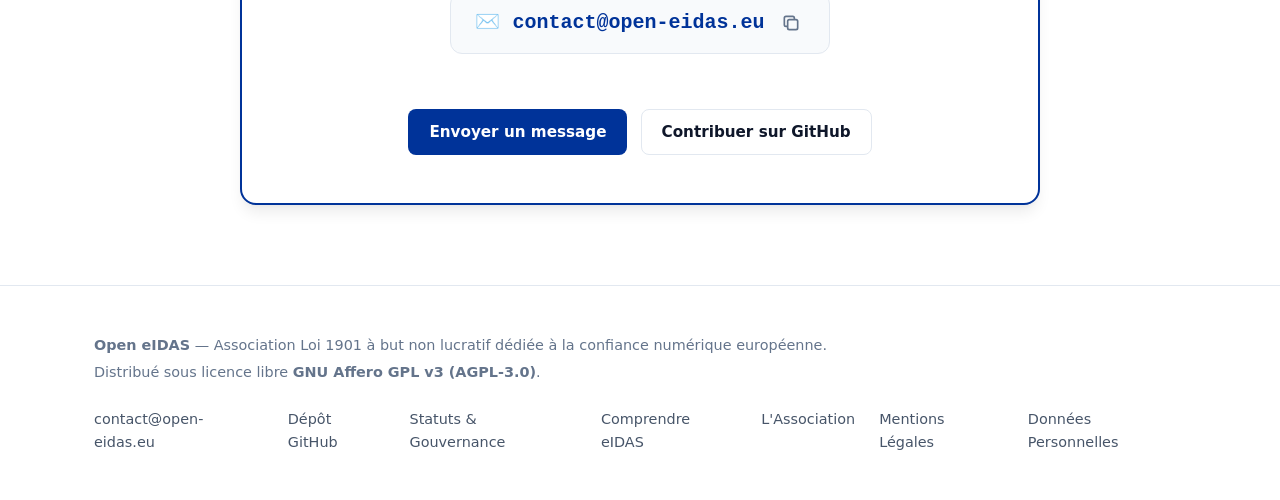
==== commit f8884219: "fix: typographie française et espaces insécables (&nbsp;) sur tout le site" ====
--- a/index.html
+++ b/index.html
@@ -4,7 +4,7 @@
   <meta charset="UTF-8">
   <meta name="viewport" content="width=device-width, initial-scale=1.0">
   <meta name="color-scheme" content="light dark">
-  <title>Open eIDAS — Les services de confiance eIDAS comme infrastructure ouverte</title>
+  <title>Open&nbsp;eIDAS&nbsp;— Les services de confiance eIDAS comme infrastructure ouverte</title>
   <meta name="description" content="Open eIDAS démocratise les services de confiance qualifiés européens (horodatage RFC 3161, cachet d'entreprise, signature) de façon sûre, ouverte et sans rente.">
   
   <!-- Favicon -->
@@ -65,12 +65,41 @@
         </button>
 
         <!-- GitHub Repo CTA -->
-        <a href="https://github.com/open-eidas/open-eidas" target="_blank" rel="noopener noreferrer" class="btn btn-outline" aria-label="Voir le projet sur GitHub">
+        <a href="https://github.com/open-eidas/open-eidas" target="_blank" rel="noopener noreferrer" class="btn btn-outline nav-github-btn" aria-label="Voir le projet sur GitHub">
           <svg width="18" height="18" viewBox="0 0 24 24" fill="currentColor">
             <path fill-rule="evenodd" clip-rule="evenodd" d="M12 2C6.477 2 2 6.484 2 12.017c0 4.425 2.865 8.18 6.839 9.504.5.092.682-.217.682-.483 0-.237-.008-.868-.013-1.703-2.782.605-3.369-1.343-3.369-1.343-.454-1.158-1.11-1.466-1.11-1.466-.908-.62.069-.608.069-.608 1.003.07 1.53 1.032 1.53 1.032.892 1.53 2.341 1.088 2.91.832.092-.647.35-1.088.636-1.338-2.22-.253-4.555-1.113-4.555-4.951 0-1.093.39-1.988 1.029-2.688-.103-.253-.446-1.272.098-2.65 0 0 .84-.27 2.75 1.026A9.564 9.564 0 0112 6.844c.85.004 1.705.115 2.504.337 1.909-1.296 2.747-1.027 2.747-1.027.546 1.379.202 2.398.1 2.651.64.7 1.028 1.595 1.028 2.688 0 3.848-2.339 4.695-4.566 4.943.359.309.678.92.678 1.855 0 1.338-.012 2.419-.012 2.747 0 .268.18.58.688.482A10.019 10.019 0 0022 12.017C22 6.484 17.522 2 12 2z"/>
           </svg>
           <span>GitHub</span>
         </a>
+
+        <!-- Mobile Menu Toggle Button -->
+        <button id="mobile-menu-toggle" class="mobile-nav-toggle" aria-label="Ouvrir le menu de navigation" aria-expanded="false" aria-controls="mobile-nav">
+          <span class="hamburger-bar"></span>
+          <span class="hamburger-bar"></span>
+          <span class="hamburger-bar"></span>
+        </button>
+      </div>
+    </div>
+
+    <!-- Mobile Navigation Drawer -->
+    <div id="mobile-nav" class="mobile-nav" aria-hidden="true">
+      <div class="container mobile-nav-inner">
+        <ul class="mobile-nav-links">
+          <li><a href="index.html" class="mobile-nav-link active" aria-current="page">Accueil</a></li>
+          <li><a href="eidas.html" class="mobile-nav-link">Comprendre eIDAS</a></li>
+          <li><a href="association.html" class="mobile-nav-link">L'Association</a></li>
+          <li><a href="#services" class="mobile-nav-link">Services</a></li>
+          <li><a href="#faq" class="mobile-nav-link">FAQ</a></li>
+          <li><a href="#contact" class="mobile-nav-link">Contact</a></li>
+        </ul>
+        <div class="mobile-nav-cta">
+          <a href="https://github.com/open-eidas/open-eidas" target="_blank" rel="noopener noreferrer" class="btn btn-primary">
+            <svg width="18" height="18" viewBox="0 0 24 24" fill="currentColor">
+              <path fill-rule="evenodd" clip-rule="evenodd" d="M12 2C6.477 2 2 6.484 2 12.017c0 4.425 2.865 8.18 6.839 9.504.5.092.682-.217.682-.483 0-.237-.008-.868-.013-1.703-2.782.605-3.369-1.343-3.369-1.343-.454-1.158-1.11-1.466-1.11-1.466-.908-.62.069-.608.069-.608 1.003.07 1.53 1.032 1.53 1.032.892 1.53 2.341 1.088 2.91.832.092-.647.35-1.088.636-1.338-2.22-.253-4.555-1.113-4.555-4.951 0-1.093.39-1.988 1.029-2.688-.103-.253-.446-1.272.098-2.65 0 0 .84-.27 2.75 1.026A9.564 9.564 0 0112 6.844c.85.004 1.705.115 2.504.337 1.909-1.296 2.747-1.027 2.747-1.027.546 1.379.202 2.398.1 2.651.64.7 1.028 1.595 1.028 2.688 0 3.848-2.339 4.695-4.566 4.943.359.309.678.92.678 1.855 0 1.338-.012 2.419-.012 2.747 0 .268.18.58.688.482A10.019 10.019 0 0022 12.017C22 6.484 17.522 2 12 2z"/>
+            </svg>
+            <span>Rejoindre sur GitHub</span>
+          </a>
+        </div>
       </div>
     </div>
   </header>
@@ -81,7 +110,7 @@
       <div class="container">
         <div class="hero-badge">
           <span>🛠️</span>
-          <span>Prototype Open Source en développement actif — Staging en cours de déploiement</span>
+          <span>Prototype Open Source en développement actif&nbsp;— Staging en cours de déploiement</span>
         </div>
 
         <h1 class="hero-title">
@@ -90,14 +119,14 @@
         </h1>
 
         <p class="hero-desc">
-          Porté par une <strong>Association Loi 1901 à but non lucratif</strong>, Open eIDAS applique le modèle d'intérêt général de <strong>Let's Encrypt / ISRG</strong> aux services de confiance qualifiés européens : horodatage RFC 3161, cachet d'entreprise et signature légale — avec des standards ouverts, une cryptographie souveraine et un coût d'intégration nul.
+          Porté par une <strong>Association Loi&nbsp;1901 à but non lucratif</strong>, Open&nbsp;eIDAS applique le modèle d'intérêt général de <strong>Let's Encrypt / ISRG</strong> aux services de confiance qualifiés européens&nbsp;: horodatage RFC&nbsp;3161, cachet d'entreprise et signature légale&nbsp;— avec des standards ouverts, une cryptographie souveraine et un coût d'intégration nul.
         </p>
 
         <!-- Staging Transparency Banner -->
         <div class="staging-banner" role="status">
           <span class="staging-banner-icon">ℹ️</span>
           <div class="staging-banner-content">
-            <strong>Projet en cours de développement — Staging en cours de déploiement :</strong> L'environnement public de staging n'est pas encore déployé en ligne et le service n'est pas encore certifié eIDAS. Le code source est un <strong>prototype opérationnel open source</strong> pleinement fonctionnel et testable en local (Go, SoftHSM2, OpenXPKI, journal chaîné SHA-256). L'infrastructure de staging ouverte puis l'audit de qualification eIDAS / ANSSI sont en cours de mise en place.
+            <strong>Projet en cours de développement&nbsp;— Staging en cours de déploiement&nbsp;:</strong> L'environnement public de staging n'est pas encore déployé en ligne et le service n'est pas encore certifié eIDAS. Le code source est un <strong>prototype opérationnel open source</strong> pleinement fonctionnel et testable en local (Go, SoftHSM2, OpenXPKI, journal chaîné SHA-256). L'infrastructure de staging ouverte puis l'audit de qualification eIDAS / ANSSI sont en cours de mise en place.
           </div>
         </div>
 
@@ -138,7 +167,7 @@
       <div class="container">
         <div class="section-header">
           <span class="section-tag">Notre Mission</span>
-          <h2 class="section-title">Pourquoi Open eIDAS ?</h2>
+          <h2 class="section-title">Pourquoi Open&nbsp;eIDAS&nbsp;?</h2>
           <p class="section-desc">
             La dématérialisation obligatoire ne doit pas devenir une taxe privée sur l'économie européenne.
           </p>
@@ -149,7 +178,7 @@
             <div class="card-icon">⚡</div>
             <h3 class="card-title">Fin de la rente au jeton</h3>
             <p class="card-desc">
-              Facturation électronique B2B, archivage légal, signature : chaque acte juridique requiert une preuve d'antériorité. Ces briques élémentaires sont aujourd'hui vendues au jeton par des oligopoles privés. Open eIDAS propose une alternative d'intérêt général, gratuite ou à prix coûtant.
+              Facturation électronique B2B, archivage légal, signature&nbsp;: chaque acte juridique requiert une preuve d'antériorité. Ces briques élémentaires sont aujourd'hui vendues au jeton par des oligopoles privés. Open&nbsp;eIDAS propose une alternative d'intérêt général, gratuite ou à prix coûtant.
             </p>
           </div>
 
@@ -157,7 +186,7 @@
             <div class="card-icon">🔓</div>
             <h3 class="card-title">Zéro friction technique</h3>
             <p class="card-desc">
-              Fini les portails propriétaires, les SDK fermés et les délais contractuels de plusieurs semaines. Open eIDAS fournit des API ouvertes et standardisées (RFC 3161 et façade REST JSON), intégrables en quelques lignes de code dans n'importe quel logiciel.
+              Fini les portails propriétaires, les SDK fermés et les délais contractuels de plusieurs semaines. Open&nbsp;eIDAS fournit des API ouvertes et standardisées (RFC&nbsp;3161 et façade REST JSON), intégrables en quelques lignes de code dans n'importe quel logiciel.
             </p>
           </div>
 
@@ -186,13 +215,13 @@
         <div class="eidas-overview">
           <h3>
             <span>🇪🇺</span>
-            <span>Qu'est-ce que le règlement eIDAS (et eIDAS 2.0) ?</span>
+            <span>Qu'est-ce que le règlement eIDAS (et eIDAS&nbsp;2.0)&nbsp;?</span>
           </h3>
           <p>
-            Adopté par le Parlement et le Conseil européen, le règlement <strong>eIDAS</strong> (Règlement UE n° 910/2014), désormais enrichi par <strong>eIDAS 2.0</strong> (Règlement UE 2024/1183), établit un cadre juridique uniforme pour l'identification électronique et les <strong>services de confiance</strong> à travers les 27 pays de l'Union Européenne.
+            Adopté par le Parlement et le Conseil européen, le règlement <strong>eIDAS</strong> (Règlement UE n°&nbsp;910/2014), désormais enrichi par <strong>eIDAS&nbsp;2.0</strong> (Règlement UE 2024/1183), établit un cadre juridique uniforme pour l'identification électronique et les <strong>services de confiance</strong> à travers les 27 pays de l'Union Européenne.
           </p>
           <p>
-            Son principe fondamental est l'<strong>interopérabilité transfrontalière</strong> : une preuve électronique ou une signature délivrée selon les exigences eIDAS dans un État membre possède une pleine reconnaissance légale dans tous les autres États de l'Union, sans qu'aucun tribunal ne puisse la rejeter au seul motif de son format dématérialisé.
+            Son principe fondamental est l'<strong>interopérabilité transfrontalière</strong>&nbsp;: une preuve électronique ou une signature délivrée selon les exigences eIDAS dans un État membre possède une pleine reconnaissance légale dans tous les autres États de l'Union, sans qu'aucun tribunal ne puisse la rejeter au seul motif de son format dématérialisé.
           </p>
           <div style="margin-top: 1.5rem;">
             <a href="eidas.html" class="btn btn-primary">Consulter le guide complet eIDAS &amp; la certification ➔</a>
@@ -202,14 +231,14 @@
         <!-- 3 Niveaux de Confiance -->
         <h3 style="font-size: 1.3rem; margin-bottom: 0.5rem; color: var(--brand-navy);">Les Trois Paliers de Valeur Probante</h3>
         <p style="color: var(--text-muted); margin-bottom: 1.5rem; font-size: 0.95rem;">
-          eIDAS gradue les services de confiance en trois niveaux d'exigence technique et de portée juridique :
+          eIDAS gradue les services de confiance en trois niveaux d'exigence technique et de portée juridique&nbsp;:
         </p>
 
         <div class="levels-grid">
           <!-- Simple -->
           <div class="level-card">
             <div class="level-badge-wrap">
-              <span class="level-badge level-badge-simple">Niveau 1</span>
+              <span class="level-badge level-badge-simple">Niveau&nbsp;1</span>
               <span style="font-size: 1.25rem;">📄</span>
             </div>
             <h4 class="level-title">Simple</h4>
@@ -218,14 +247,14 @@
             </p>
             <div class="level-legal">
               <span>⚠️</span>
-              <span><strong>Valeur légale limitée :</strong> Admissible en preuve mais contestable. Charge de la preuve sur le demandeur.</span>
+              <span><strong>Valeur légale limitée&nbsp;:</strong> Admissible en preuve mais contestable. Charge de la preuve sur le demandeur.</span>
             </div>
           </div>
 
           <!-- Avancé -->
           <div class="level-card">
             <div class="level-badge-wrap">
-              <span class="level-badge level-badge-advanced">Niveau 2</span>
+              <span class="level-badge level-badge-advanced">Niveau&nbsp;2</span>
               <span style="font-size: 1.25rem;">🔒</span>
             </div>
             <h4 class="level-title">Avancé</h4>
@@ -234,14 +263,14 @@
             </p>
             <div class="level-legal">
               <span>🛡️</span>
-              <span><strong>Force probante accrue :</strong> Auditabilité technique des algorithmes.</span>
+              <span><strong>Force probante accrue&nbsp;:</strong> Auditabilité technique des algorithmes.</span>
             </div>
           </div>
 
           <!-- Qualifié (Featured) -->
           <div class="level-card featured">
             <div class="level-badge-wrap">
-              <span class="level-badge level-badge-qualified">Niveau 3 — Qualifié</span>
+              <span class="level-badge level-badge-qualified">Niveau&nbsp;3&nbsp;— Qualifié</span>
               <span style="font-size: 1.25rem;">⭐</span>
             </div>
             <h4 class="level-title">Qualifié (QTS / QTSP)</h4>
@@ -250,7 +279,7 @@
             </p>
             <div class="level-legal" style="color: #059669;">
               <span>⚖️</span>
-              <span><strong>Présomption d'exactitude :</strong> Renversement de la charge de la preuve (Article 41 eIDAS) de plein droit dans les 27 pays de l'UE.</span>
+              <span><strong>Présomption d'exactitude&nbsp;:</strong> Renversement de la charge de la preuve (Article&nbsp;41 eIDAS) de plein droit dans les 27 pays de l'UE.</span>
             </div>
           </div>
         </div>
@@ -259,9 +288,9 @@
         <div class="callout-box" style="margin-top: 2.5rem; background-color: var(--bg-surface);">
           <div style="display: flex; justify-content: space-between; align-items: center; flex-wrap: wrap; gap: 1.25rem;">
             <div style="max-width: 650px;">
-              <h4 style="margin-bottom: 0.35rem;">🏛️ L'Association Open eIDAS : Une Gouvernance d'Intérêt Général</h4>
+              <h4 style="margin-bottom: 0.35rem;">🏛️ L'Association Open&nbsp;eIDAS&nbsp;: Une Gouvernance d'Intérêt Général</h4>
               <p style="margin: 0; color: var(--text-muted); font-size: 0.95rem;">
-                Découvrez nos statuts Loi 1901, le strict bénévolat des administrateurs, notre politique de redevabilité publique intégrale et l'accès direct aux documents juridiques hébergés sur GitHub.
+                Découvrez nos statuts Loi&nbsp;1901, le strict bénévolat des administrateurs, notre politique de redevabilité publique intégrale et l'accès direct aux documents juridiques hébergés sur GitHub.
               </p>
             </div>
             <a href="association.html" class="btn btn-outline" style="white-space: nowrap;">Découvrir l'Association ➔</a>
@@ -287,7 +316,7 @@
             <div class="service-number">01</div>
             <div class="service-content">
               <h3>
-                Horodatage RFC 3161 (TSA)
+                Horodatage RFC&nbsp;3161 (TSA)
                 <span class="service-status status-roadmap">Prototype Opérationnel &bull; Staging en préparation</span>
               </h3>
               <p class="card-desc">
@@ -329,7 +358,7 @@
             <div class="service-number">04</div>
             <div class="service-content">
               <h3>
-                Passerelle eIDAS 2.0 & Portefeuille EUDI
+                Passerelle eIDAS&nbsp;2.0 & Portefeuille EUDI
                 <span class="service-status status-roadmap">Perspective</span>
               </h3>
               <p class="card-desc">
@@ -363,7 +392,7 @@
           <div class="card">
             <h3 class="card-title">⏱️ Traçabilité UTC Stricte</h3>
             <p class="card-desc">
-              Le service interroge en continu les serveurs de temps atomiques UTC(OP) et UTC(PTB). Dès que la dérive dépasse le seuil contractuel (500 ms) ou que le quorum faiblit, le service cesse immédiatement d'émettre (réponse <code>timeNotAvailable</code>).
+              Le service interroge en continu les serveurs de temps atomiques UTC(OP) et UTC(PTB). Dès que la dérive dépasse le seuil contractuel (500&nbsp;ms) ou que le quorum faiblit, le service cesse immédiatement d'émettre (réponse <code>timeNotAvailable</code>).
             </p>
           </div>
 
@@ -399,24 +428,24 @@
             <div class="faq-group">
               <details class="faq-item" name="faq-group" open>
                 <summary class="faq-summary">
-                  <span>Qu'est-ce qu'Open eIDAS et en quoi est-ce comparable à Let's Encrypt ?</span>
-                  <svg class="faq-chevron" viewBox="0 0 24 24" fill="none" stroke="currentColor" stroke-width="2">
-                    <path stroke-linecap="round" stroke-linejoin="round" d="M19 9l-7 7-7-7" />
-                  </svg>
-                </summary>
-                <div class="faq-content">
-                  <p>
-                    De la même manière que l'<strong>ISRG (Internet Security Research Group)</strong> a créé <strong>Let's Encrypt</strong> pour universaliser le chiffrement TLS/HTTPS sur le Web sans coût de licence, <strong>Open eIDAS</strong> applique ce modèle d'infrastructure d'intérêt général aux <strong>services de confiance qualifiés européens (eIDAS)</strong>.
-                  </p>
-                  <p>
-                    Aujourd'hui, l'accès à un horodatage légal ou à un cachet d'entreprise est captif d'oligopoles commerciaux qui facturent chaque jeton entre 0,05 € et 0,30 €, imposant des SDKs privateurs et des abonnements annuels. Open eIDAS est portée par une <strong>Association Loi 1901 à but non lucratif</strong>, garantissant l'accès universel, des API ouvertes et la souveraineté numérique européenne.
-                  </p>
-                </div>
-              </details>
-
-              <details class="faq-item" name="faq-group">
-                <summary class="faq-summary">
-                  <span>Le service est-il gratuit ? Comment l'association finance-t-elle son infrastructure ?</span>
+                  <span>Qu'est-ce qu'Open&nbsp;eIDAS et en quoi est-ce comparable à Let's Encrypt&nbsp;?</span>
+                  <svg class="faq-chevron" viewBox="0 0 24 24" fill="none" stroke="currentColor" stroke-width="2">
+                    <path stroke-linecap="round" stroke-linejoin="round" d="M19 9l-7 7-7-7" />
+                  </svg>
+                </summary>
+                <div class="faq-content">
+                  <p>
+                    De la même manière que l'<strong>ISRG (Internet Security Research Group)</strong> a créé <strong>Let's Encrypt</strong> pour universaliser le chiffrement TLS/HTTPS sur le Web sans coût de licence, <strong>Open&nbsp;eIDAS</strong> applique ce modèle d'infrastructure d'intérêt général aux <strong>services de confiance qualifiés européens (eIDAS)</strong>.
+                  </p>
+                  <p>
+                    Aujourd'hui, l'accès à un horodatage légal ou à un cachet d'entreprise est captif d'oligopoles commerciaux qui facturent chaque jeton entre 0,05&nbsp;€ et 0,30&nbsp;€, imposant des SDKs privateurs et des abonnements annuels. Open&nbsp;eIDAS est portée par une <strong>Association Loi&nbsp;1901 à but non lucratif</strong>, garantissant l'accès universel, des API ouvertes et la souveraineté numérique européenne.
+                  </p>
+                </div>
+              </details>
+
+              <details class="faq-item" name="faq-group">
+                <summary class="faq-summary">
+                  <span>Le service est-il gratuit&nbsp;? Comment l'association finance-t-elle son infrastructure&nbsp;?</span>
                   <svg class="faq-chevron" viewBox="0 0 24 24" fill="none" stroke="currentColor" stroke-width="2">
                     <path stroke-linecap="round" stroke-linejoin="round" d="M19 9l-7 7-7-7" />
                   </svg>
@@ -426,10 +455,10 @@
                     <strong>Oui, l'accès de base est libre et gratuit</strong> pour les citoyens, les développeurs indépendants, les projets open source, les associations et les TPE/PME dans la limite de quotas raisonnables (<em>fair use</em>).
                   </p>
                   <p>
-                    Pour financer l'hébergement sécurisé ISO 27001, les modules cryptographiques HSM certifiés et les audits formels annuels de conformité eIDAS :
+                    Pour financer l'hébergement sécurisé ISO 27001, les modules cryptographiques HSM certifiés et les audits formels annuels de conformité eIDAS&nbsp;:
                   </p>
                   <ul>
-                    <li><strong>Le mécénat et les dons</strong> d'entreprises engagées pour la souveraineté numérique et d'institutions publiques ;</li>
+                    <li><strong>Le mécénat et les dons</strong> d'entreprises engagées pour la souveraineté numérique et d'institutions publiques&nbsp;;</li>
                     <li><strong>La contribution aux coûts (Cost Recovery)</strong> pour les très gros consommateurs industriels (millions d'appels mensuels), facturée à prix coûtant mutualisé sans aucune marge spéculative.</li>
                   </ul>
                 </div>
@@ -437,35 +466,35 @@
 
               <details class="faq-item" name="faq-group">
                 <summary class="faq-summary">
-                  <span>Les dons et le mécénat envers Open eIDAS sont-ils déductibles fiscalement ?</span>
-                  <svg class="faq-chevron" viewBox="0 0 24 24" fill="none" stroke="currentColor" stroke-width="2">
-                    <path stroke-linecap="round" stroke-linejoin="round" d="M19 9l-7 7-7-7" />
-                  </svg>
-                </summary>
-                <div class="faq-content">
-                  <p>
-                    <strong>Oui.</strong> En tant qu'organisme d'intérêt général à gestion désintéressée :
+                  <span>Les dons et le mécénat envers Open&nbsp;eIDAS sont-ils déductibles fiscalement&nbsp;?</span>
+                  <svg class="faq-chevron" viewBox="0 0 24 24" fill="none" stroke="currentColor" stroke-width="2">
+                    <path stroke-linecap="round" stroke-linejoin="round" d="M19 9l-7 7-7-7" />
+                  </svg>
+                </summary>
+                <div class="faq-content">
+                  <p>
+                    <strong>Oui.</strong> En tant qu'organisme d'intérêt général à gestion désintéressée&nbsp;:
                   </p>
                   <ul>
-                    <li><strong>Pour les particuliers (art. 200 du CGI) :</strong> Réduction d'impôt sur le revenu de <strong>66 %</strong> du montant du don (dans la limite de 20 % du revenu imposable, reportable sur 5 ans).</li>
-                    <li><strong>Pour les entreprises (art. 238 bis du CGI) :</strong> Réduction d'impôt sur les sociétés de <strong>60 %</strong> du don ou du coût du mécénat de compétences (dans la limite de 20 000 € ou 0,5 % du CA HT).</li>
+                    <li><strong>Pour les particuliers (art.&nbsp;200 du CGI)&nbsp;:</strong> Réduction d'impôt sur le revenu de <strong>66&nbsp;%</strong> du montant du don (dans la limite de 20&nbsp;% du revenu imposable, reportable sur 5&nbsp;ans).</li>
+                    <li><strong>Pour les entreprises (art.&nbsp;238&nbsp;bis du CGI)&nbsp;:</strong> Réduction d'impôt sur les sociétés de <strong>60&nbsp;%</strong> du don ou du coût du mécénat de compétences (dans la limite de 20&nbsp;000&nbsp;€ ou 0,5&nbsp;% du CA HT).</li>
                   </ul>
                   <p>
-                    Les entreprises peuvent également mettre à disposition des ingénieurs ou développeurs via le <em>mécénat de compétences</em> en déduisant 60 % de leur coût de revient salarial.
-                  </p>
-                </div>
-              </details>
-
-              <details class="faq-item" name="faq-group">
-                <summary class="faq-summary">
-                  <span>Où puis-je consulter les statuts et participer à la gouvernance ?</span>
-                  <svg class="faq-chevron" viewBox="0 0 24 24" fill="none" stroke="currentColor" stroke-width="2">
-                    <path stroke-linecap="round" stroke-linejoin="round" d="M19 9l-7 7-7-7" />
-                  </svg>
-                </summary>
-                <div class="faq-content">
-                  <p>
-                    L'association applique une règle de <strong>redevabilité publique intégrale (Public Accountability)</strong> : l'ensemble des statuts, du règlement intérieur, des procès-verbaux de réunions et des comptes est public et accessible en open access sur notre dépôt officiel :
+                    Les entreprises peuvent également mettre à disposition des ingénieurs ou développeurs via le <em>mécénat de compétences</em> en déduisant 60&nbsp;% de leur coût de revient salarial.
+                  </p>
+                </div>
+              </details>
+
+              <details class="faq-item" name="faq-group">
+                <summary class="faq-summary">
+                  <span>Où puis-je consulter les statuts et participer à la gouvernance&nbsp;?</span>
+                  <svg class="faq-chevron" viewBox="0 0 24 24" fill="none" stroke="currentColor" stroke-width="2">
+                    <path stroke-linecap="round" stroke-linejoin="round" d="M19 9l-7 7-7-7" />
+                  </svg>
+                </summary>
+                <div class="faq-content">
+                  <p>
+                    L'association applique une règle de <strong>redevabilité publique intégrale (Public Accountability)</strong>&nbsp;: l'ensemble des statuts, du règlement intérieur, des procès-verbaux de réunions et des comptes est public et accessible en open access sur notre dépôt officiel&nbsp;:
                   </p>
                   <p>
                     👉 <strong><a href="https://github.com/open-eidas/organisation" target="_blank" rel="noopener noreferrer" style="color: var(--brand-blue); text-decoration: underline;">github.com/open-eidas/organisation</a></strong>
@@ -485,27 +514,27 @@
             <div class="faq-group">
               <details class="faq-item" name="faq-group">
                 <summary class="faq-summary">
-                  <span>Mes documents confidentiels transitent-ils par vos serveurs ?</span>
-                  <svg class="faq-chevron" viewBox="0 0 24 24" fill="none" stroke="currentColor" stroke-width="2">
-                    <path stroke-linecap="round" stroke-linejoin="round" d="M19 9l-7 7-7-7" />
-                  </svg>
-                </summary>
-                <div class="faq-content">
-                  <p>
-                    <strong>NON, absolument jamais.</strong> L'architecture applique un principe strict de <em>Privacy by Design</em> et de minimisation des données :
+                  <span>Mes documents confidentiels transitent-ils par vos serveurs&nbsp;?</span>
+                  <svg class="faq-chevron" viewBox="0 0 24 24" fill="none" stroke="currentColor" stroke-width="2">
+                    <path stroke-linecap="round" stroke-linejoin="round" d="M19 9l-7 7-7-7" />
+                  </svg>
+                </summary>
+                <div class="faq-content">
+                  <p>
+                    <strong>NON, absolument jamais.</strong> L'architecture applique un principe strict de <em>Privacy by Design</em> et de minimisation des données&nbsp;:
                   </p>
                   <div class="faq-highlight-box">
                     Seule l'<strong>empreinte cryptographique (hash SHA-256)</strong> du document est transmise à l'API d'horodatage. Le document lui-même (contrat, facture, bulletin) ne quitte jamais votre terminal ou votre serveur.
                   </div>
                   <p>
-                    Il est mathématiquement impossible de reconstituer le document à partir de son empreinte. Aucun texte, aucune métadonnée métier ni aucune donnée personnelle ne transite ou n'est stockée par Open eIDAS.
-                  </p>
-                </div>
-              </details>
-
-              <details class="faq-item" name="faq-group">
-                <summary class="faq-summary">
-                  <span>Pourquoi l'horodatage RFC 3161 est-il supérieur à un simple horodatage serveur ou une blockchain ?</span>
+                    Il est mathématiquement impossible de reconstituer le document à partir de son empreinte. Aucun texte, aucune métadonnée métier ni aucune donnée personnelle ne transite ou n'est stockée par Open&nbsp;eIDAS.
+                  </p>
+                </div>
+              </details>
+
+              <details class="faq-item" name="faq-group">
+                <summary class="faq-summary">
+                  <span>Pourquoi l'horodatage RFC&nbsp;3161 est-il supérieur à un simple horodatage serveur ou une blockchain&nbsp;?</span>
                   <svg class="faq-chevron" viewBox="0 0 24 24" fill="none" stroke="currentColor" stroke-width="2">
                     <path stroke-linecap="round" stroke-linejoin="round" d="M19 9l-7 7-7-7" />
                   </svg>
@@ -515,26 +544,26 @@
                     Une date inscrite par une horloge serveur locale peut être modifiée par n'importe quel administrateur système. De même, les solutions d'ancrage blockchain ne sont pas reconnues comme des prestataires qualifiés eIDAS par les tribunaux européens et souffrent de latence et de coûts imprévisibles (gas fees).
                   </p>
                   <p>
-                    L'<strong>horodatage qualifié RFC 3161 / eIDAS</strong> offre :
+                    L'<strong>horodatage qualifié RFC&nbsp;3161 / eIDAS</strong> offre&nbsp;:
                   </p>
                   <ul>
-                    <li>Une <strong>traçabilité métrologique directe</strong> avec les horloges atomiques de référence (UTC(OP) / UTC(PTB)) ;</li>
-                    <li>Un <strong>scellement asymétrique</strong> par clé matérielle HSM auditée par l'ANSSI ;</li>
-                    <li>Le <strong>renversement de la charge de la preuve</strong> (Article 41 eIDAS) : le jeton fait foi de plein droit devant n'importe quelle juridiction des 27 pays de l'Union Européenne.</li>
+                    <li>Une <strong>traçabilité métrologique directe</strong> avec les horloges atomiques de référence (UTC(OP) / UTC(PTB))&nbsp;;</li>
+                    <li>Un <strong>scellement asymétrique</strong> par clé matérielle HSM auditée par l'ANSSI&nbsp;;</li>
+                    <li>Le <strong>renversement de la charge de la preuve</strong> (Article&nbsp;41 eIDAS)&nbsp;: le jeton fait foi de plein droit devant n'importe quelle juridiction des 27 pays de l'Union Européenne.</li>
                   </ul>
                 </div>
               </details>
 
               <details class="faq-item" name="faq-group">
                 <summary class="faq-summary">
-                  <span>Le code source est-il entièrement libre et auditable ?</span>
-                  <svg class="faq-chevron" viewBox="0 0 24 24" fill="none" stroke="currentColor" stroke-width="2">
-                    <path stroke-linecap="round" stroke-linejoin="round" d="M19 9l-7 7-7-7" />
-                  </svg>
-                </summary>
-                <div class="faq-content">
-                  <p>
-                    <strong>Oui, à 100 %.</strong> Le serveur d'horodatage, le gestionnaire de journal chaîné et les connecteurs PKCS#11 sont publiés sous licence libre <strong>GNU Affero GPL v3 (AGPL-3.0)</strong> sur <a href="https://github.com/open-eidas/open-eidas" target="_blank" rel="noopener noreferrer" style="color: var(--brand-blue); text-decoration: underline;">GitHub</a>.
+                  <span>Le code source est-il entièrement libre et auditable&nbsp;?</span>
+                  <svg class="faq-chevron" viewBox="0 0 24 24" fill="none" stroke="currentColor" stroke-width="2">
+                    <path stroke-linecap="round" stroke-linejoin="round" d="M19 9l-7 7-7-7" />
+                  </svg>
+                </summary>
+                <div class="faq-content">
+                  <p>
+                    <strong>Oui, à 100&nbsp;%.</strong> Le serveur d'horodatage, le gestionnaire de journal chaîné et les connecteurs PKCS#11 sont publiés sous licence libre <strong>GNU Affero GPL v3 (AGPL-3.0)</strong> sur <a href="https://github.com/open-eidas/open-eidas" target="_blank" rel="noopener noreferrer" style="color: var(--brand-blue); text-decoration: underline;">GitHub</a>.
                   </p>
                   <p>
                     Les bibliothèques clientes et SDKs d'intégration sont quant à eux distribués sous licences permissives (Apache-2.0 / MIT) pour faciliter leur intégration dans n'importe quel logiciel propriétaire ou libre.
@@ -544,7 +573,7 @@
 
               <details class="faq-item" name="faq-group">
                 <summary class="faq-summary">
-                  <span>Où sont situées les infrastructures et comment sont protégées les clés de confiance ?</span>
+                  <span>Où sont situées les infrastructures et comment sont protégées les clés de confiance&nbsp;?</span>
                   <svg class="faq-chevron" viewBox="0 0 24 24" fill="none" stroke="currentColor" stroke-width="2">
                     <path stroke-linecap="round" stroke-linejoin="round" d="M19 9l-7 7-7-7" />
                   </svg>
@@ -571,44 +600,44 @@
             <div class="faq-group">
               <details class="faq-item" name="faq-group">
                 <summary class="faq-summary">
-                  <span>Quel est le statut actuel du service (Prototype, Staging &amp; Qualification) ?</span>
-                  <svg class="faq-chevron" viewBox="0 0 24 24" fill="none" stroke="currentColor" stroke-width="2">
-                    <path stroke-linecap="round" stroke-linejoin="round" d="M19 9l-7 7-7-7" />
-                  </svg>
-                </summary>
-                <div class="faq-content">
-                  <p>
-                    Le projet avance selon une feuille de route rigoureuse en trois étapes :
+                  <span>Quel est le statut actuel du service (Prototype, Staging &amp; Qualification)&nbsp;?</span>
+                  <svg class="faq-chevron" viewBox="0 0 24 24" fill="none" stroke="currentColor" stroke-width="2">
+                    <path stroke-linecap="round" stroke-linejoin="round" d="M19 9l-7 7-7-7" />
+                  </svg>
+                </summary>
+                <div class="faq-content">
+                  <p>
+                    Le projet avance selon une feuille de route rigoureuse en trois étapes&nbsp;:
                   </p>
                   <ul>
-                    <li><strong>1. Prototype Open Source (Actuel) :</strong> Le moteur d'horodatage en Go est opérationnel et disponible sur GitHub. Tout développeur peut le cloner et le tester immédiatement en local via Docker avec SoftHSM2 et OpenXPKI ;</li>
-                    <li><strong>2. Staging Public (En cours de déploiement) :</strong> L'infrastructure d'hébergement sécurisée et les points de terminaison d'API de test publics sont en cours de déploiement technique ;</li>
-                    <li><strong>3. Qualification eIDAS de Production :</strong> Audit formel de conformité mené par un organisme accrédité (tel que LSTI) selon les normes ETSI EN 319 401 et EN 319 421 / 422, rapport CAR et inscription par l'ANSSI sur la liste de confiance européenne (TSL).</li>
+                    <li><strong>1. Prototype Open Source (Actuel)&nbsp;:</strong> Le moteur d'horodatage en Go est opérationnel et disponible sur GitHub. Tout développeur peut le cloner et le tester immédiatement en local via Docker avec SoftHSM2 et OpenXPKI&nbsp;;</li>
+                    <li><strong>2. Staging Public (En cours de déploiement)&nbsp;:</strong> L'infrastructure d'hébergement sécurisée et les points de terminaison d'API de test publics sont en cours de déploiement technique&nbsp;;</li>
+                    <li><strong>3. Qualification eIDAS de Production&nbsp;:</strong> Audit formel de conformité mené par un organisme accrédité (tel que LSTI) selon les normes ETSI EN 319 401 et EN 319 421 / 422, rapport CAR et inscription par l'ANSSI sur la liste de confiance européenne (TSL).</li>
                   </ul>
                 </div>
               </details>
 
               <details class="faq-item" name="faq-group">
                 <summary class="faq-summary">
-                  <span>Comment puis-je intégrer l'horodatage RFC 3161 dans mon logiciel ?</span>
-                  <svg class="faq-chevron" viewBox="0 0 24 24" fill="none" stroke="currentColor" stroke-width="2">
-                    <path stroke-linecap="round" stroke-linejoin="round" d="M19 9l-7 7-7-7" />
-                  </svg>
-                </summary>
-                <div class="faq-content">
-                  <p>
-                    L'intégration est immédiate car basée sur des standards ouverts universels :
+                  <span>Comment puis-je intégrer l'horodatage RFC&nbsp;3161 dans mon logiciel&nbsp;?</span>
+                  <svg class="faq-chevron" viewBox="0 0 24 24" fill="none" stroke="currentColor" stroke-width="2">
+                    <path stroke-linecap="round" stroke-linejoin="round" d="M19 9l-7 7-7-7" />
+                  </svg>
+                </summary>
+                <div class="faq-content">
+                  <p>
+                    L'intégration est immédiate car basée sur des standards ouverts universels&nbsp;:
                   </p>
                   <ul>
-                    <li><strong>En standard RFC 3161 (binaire ASN.1) :</strong> Compatible nativement avec des outils standards comme <code>openssl ts</code>, les bibliothèques Java BouncyCastle, Go, Python ou Rust ;</li>
-                    <li><strong>Via notre façade REST / JSON :</strong> Un simple appel HTTP <code>POST</code> avec le hash SHA-256 permet de récupérer le jeton et la preuve horodatée sans manipulation ASN.1 complexe.</li>
+                    <li><strong>En standard RFC&nbsp;3161 (binaire ASN.1)&nbsp;:</strong> Compatible nativement avec des outils standards comme <code>openssl ts</code>, les bibliothèques Java BouncyCastle, Go, Python ou Rust&nbsp;;</li>
+                    <li><strong>Via notre façade REST / JSON&nbsp;:</strong> Un simple appel HTTP <code>POST</code> avec le hash SHA-256 permet de récupérer le jeton et la preuve horodatée sans manipulation ASN.1 complexe.</li>
                   </ul>
                 </div>
               </details>
 
               <details class="faq-item" name="faq-group">
                 <summary class="faq-summary">
-                  <span>Que se passe-t-il si l'association devait un jour cesser son activité ?</span>
+                  <span>Que se passe-t-il si l'association devait un jour cesser son activité&nbsp;?</span>
                   <svg class="faq-chevron" viewBox="0 0 24 24" fill="none" stroke="currentColor" stroke-width="2">
                     <path stroke-linecap="round" stroke-linejoin="round" d="M19 9l-7 7-7-7" />
                   </svg>
@@ -635,7 +664,7 @@
           <span class="section-tag">Participer & Échanger</span>
           <h2 class="section-title">Rejoindre l'initiative</h2>
           <p class="section-desc">
-            Vous souhaitez adhérer à l'association, soutenir le projet via le mécénat, intégrer nos API de staging ou participer au développement de l'infrastructure de confiance ?
+            Vous souhaitez adhérer à l'association, soutenir le projet via le mécénat, intégrer nos API de staging ou participer au développement de l'infrastructure de confiance&nbsp;?
           </p>
 
           <div class="contact-email-badge">
@@ -662,7 +691,7 @@
   <footer class="site-footer">
     <div class="container footer-grid">
       <div>
-        <p><strong>Open eIDAS</strong> — Association Loi 1901 à but non lucratif dédiée à la confiance numérique européenne.</p>
+        <p><strong>Open&nbsp;eIDAS</strong>&nbsp;— Association Loi&nbsp;1901 à but non lucratif dédiée à la confiance numérique européenne.</p>
         <p style="margin-top: 0.25rem;">Distribué sous licence libre <strong>GNU Affero GPL v3 (AGPL-3.0)</strong>.</p>
       </div>
 
--- a/style.css
+++ b/style.css
@@ -248,6 +248,55 @@
   height: 1.25rem;
 }
 
+/* Mobile Menu Hamburger Toggle */
+.mobile-nav-toggle {
+  display: none;
+  flex-direction: column;
+  justify-content: center;
+  align-items: center;
+  gap: 5px;
+  width: 2.5rem;
+  height: 2.5rem;
+  padding: 0;
+  border-radius: 0.5rem;
+  background-color: var(--bg-subtle);
+  border: 1px solid var(--border-color);
+  color: var(--text-main);
+  cursor: pointer;
+  transition: all 0.2s ease;
+}
+
+.mobile-nav-toggle:hover {
+  background-color: var(--border-color);
+}
+
+.hamburger-bar {
+  display: block;
+  width: 1.2rem;
+  height: 2px;
+  background-color: var(--text-main);
+  border-radius: 2px;
+  transition: transform 0.25s ease, opacity 0.2s ease;
+  transform-origin: center;
+}
+
+.mobile-nav-toggle.is-open .hamburger-bar:nth-child(1) {
+  transform: translateY(7px) rotate(45deg);
+}
+
+.mobile-nav-toggle.is-open .hamburger-bar:nth-child(2) {
+  opacity: 0;
+}
+
+.mobile-nav-toggle.is-open .hamburger-bar:nth-child(3) {
+  transform: translateY(-7px) rotate(-45deg);
+}
+
+/* Mobile Nav Drawer Base */
+.mobile-nav {
+  display: none;
+}
+
 /* Buttons */
 .btn {
   display: inline-flex;
@@ -435,7 +484,7 @@
 /* Grid & Cards */
 .grid-3 {
   display: grid;
-  grid-template-columns: repeat(auto-fit, minmax(300px, 1fr));
+  grid-template-columns: repeat(auto-fit, minmax(min(100%, 300px), 1fr));
   gap: 1.75rem;
 }
 
@@ -698,26 +747,6 @@
   color: var(--text-main);
 }
 
-/* Responsive */
-@media (max-width: 768px) {
-  .nav-links {
-    display: none;
-  }
-  .service-card {
-    grid-template-columns: 1fr;
-  }
-  .service-number {
-    width: 3rem;
-    height: 3rem;
-    font-size: 1.5rem;
-  }
-  .contact-email-badge {
-    font-size: 1rem;
-    flex-wrap: wrap;
-    justify-content: center;
-  }
-}
-
 /* ==========================================================================
    eIDAS Educational Section & Levels
    ========================================================================== */
@@ -751,7 +780,7 @@
 
 .levels-grid {
   display: grid;
-  grid-template-columns: repeat(auto-fit, minmax(300px, 1fr));
+  grid-template-columns: repeat(auto-fit, minmax(min(100%, 300px), 1fr));
   gap: 1.5rem;
   margin-top: 2rem;
 }
@@ -996,7 +1025,7 @@
 }
 
 .page-title {
-  font-size: 2.75rem;
+  font-size: clamp(1.85rem, 4.5vw, 2.75rem);
   font-weight: 800;
   letter-spacing: -0.03em;
   line-height: 1.15;
@@ -1014,7 +1043,7 @@
 /* Process Timeline / Workflow */
 .process-grid {
   display: grid;
-  grid-template-columns: repeat(auto-fit, minmax(260px, 1fr));
+  grid-template-columns: repeat(auto-fit, minmax(min(100%, 260px), 1fr));
   gap: 1.5rem;
   margin: 2.5rem 0;
 }
@@ -1058,7 +1087,7 @@
 /* Document cards (for association repository links) */
 .doc-grid {
   display: grid;
-  grid-template-columns: repeat(auto-fit, minmax(320px, 1fr));
+  grid-template-columns: repeat(auto-fit, minmax(min(100%, 320px), 1fr));
   gap: 1.5rem;
   margin: 2rem 0;
 }
@@ -1423,7 +1452,7 @@
 
 .cycle-grid {
   display: grid;
-  grid-template-columns: repeat(auto-fit, minmax(240px, 1fr));
+  grid-template-columns: repeat(auto-fit, minmax(min(100%, 240px), 1fr));
   gap: 1.5rem;
   margin-top: 1.5rem;
 }
@@ -1471,7 +1500,7 @@
 
 .transparency-grid {
   display: grid;
-  grid-template-columns: repeat(auto-fit, minmax(320px, 1fr));
+  grid-template-columns: repeat(auto-fit, minmax(min(100%, 320px), 1fr));
   gap: 1.5rem;
   margin: 2.5rem 0;
 }
@@ -1534,31 +1563,6 @@
 
 .transparency-card-link:hover {
   text-decoration: underline;
-}
-
-@media (max-width: 768px) {
-  .pathway-stepper::before {
-    left: 1.75rem;
-  }
-  .pathway-marker {
-    width: 2.5rem;
-    height: 2.5rem;
-    font-size: 0.95rem;
-  }
-  .pathway-milestone {
-    gap: 1.25rem;
-  }
-  .pathway-card {
-    padding: 1.25rem;
-  }
-  .pipeline-track {
-    flex-direction: column;
-    align-items: stretch;
-  }
-  .pipeline-arrow {
-    transform: rotate(90deg);
-    padding: 0.5rem 0;
-  }
 }
 
 /* ==========================================================================
@@ -1627,7 +1631,7 @@
   padding: 0;
   margin: 0;
   display: grid;
-  grid-template-columns: repeat(auto-fit, minmax(260px, 1fr));
+  grid-template-columns: repeat(auto-fit, minmax(min(100%, 260px), 1fr));
   gap: 0.5rem 1.5rem;
 }
 
@@ -1704,7 +1708,7 @@
 
 .legal-kv-grid {
   display: grid;
-  grid-template-columns: repeat(auto-fit, minmax(260px, 1fr));
+  grid-template-columns: repeat(auto-fit, minmax(min(100%, 260px), 1fr));
   gap: 1.25rem;
   margin: 1.25rem 0;
 }
@@ -1759,4 +1763,295 @@
   margin: 0;
 }
 
-
+/* ==========================================================================
+   Comprehensive Responsive System & Mobile Breakpoints
+   ========================================================================== */
+
+/* Breakpoint: <= 900px (Tablets & Mobile Navigation Activation) */
+@media (max-width: 900px) {
+  .nav-links {
+    display: none !important;
+  }
+
+  .mobile-nav-toggle {
+    display: inline-flex;
+  }
+
+  .mobile-nav {
+    display: block;
+    position: absolute;
+    top: 100%;
+    left: 0;
+    right: 0;
+    width: 100%;
+    background-color: var(--bg-card);
+    border-bottom: 1px solid var(--border-color);
+    box-shadow: var(--shadow-lg);
+    opacity: 0;
+    visibility: hidden;
+    transform: translateY(-8px);
+    pointer-events: none;
+    transition: opacity 0.2s cubic-bezier(0.16, 1, 0.3, 1), transform 0.2s cubic-bezier(0.16, 1, 0.3, 1), visibility 0.2s ease;
+    z-index: 49;
+    max-height: calc(100dvh - 4.5rem);
+    overflow-y: auto;
+    -webkit-overflow-scrolling: touch;
+  }
+
+  .mobile-nav.is-open {
+    opacity: 1;
+    visibility: visible;
+    transform: translateY(0);
+    pointer-events: auto;
+  }
+
+  .mobile-nav-inner {
+    padding: 1.25rem 0 1.5rem;
+  }
+
+  .mobile-nav-links {
+    list-style: none;
+    padding: 0;
+    margin: 0 0 1.25rem 0;
+    display: flex;
+    flex-direction: column;
+    gap: 0.25rem;
+  }
+
+  .mobile-nav-link {
+    display: flex;
+    align-items: center;
+    padding: 0.75rem 1rem;
+    min-height: 44px;
+    font-size: 1.05rem;
+    font-weight: 500;
+    color: var(--text-main);
+    text-decoration: none !important;
+    border-radius: 0.5rem;
+    transition: background-color 0.15s ease, color 0.15s ease;
+  }
+
+  .mobile-nav-link:hover,
+  .mobile-nav-link:focus {
+    background-color: var(--bg-subtle);
+    color: var(--brand-blue);
+  }
+
+  .mobile-nav-link.active {
+    background-color: rgba(0, 51, 153, 0.08);
+    color: var(--brand-blue);
+    font-weight: 700;
+  }
+
+  [data-theme="dark"] .mobile-nav-link.active {
+    background-color: rgba(56, 189, 248, 0.12);
+    color: #38bdf8;
+  }
+
+  .mobile-nav-cta {
+    padding: 1rem 0 0;
+    border-top: 1px solid var(--border-color);
+  }
+
+  .mobile-nav-cta .btn {
+    width: 100%;
+    justify-content: center;
+  }
+}
+
+/* Breakpoint: <= 768px (Tablets / Medium Screens) */
+@media (max-width: 768px) {
+  .service-card {
+    grid-template-columns: 1fr;
+    gap: 1rem;
+  }
+
+  .service-number {
+    width: 3rem;
+    height: 3rem;
+    font-size: 1.5rem;
+  }
+
+  .grid-3,
+  .levels-grid,
+  .doc-grid,
+  .transparency-grid {
+    grid-template-columns: 1fr;
+  }
+
+  .pathway-stepper::before {
+    left: 1.75rem;
+  }
+
+  .pathway-marker {
+    width: 2.5rem;
+    height: 2.5rem;
+    font-size: 0.95rem;
+  }
+
+  .pathway-milestone {
+    gap: 1.25rem;
+    margin-bottom: 2rem;
+  }
+
+  .pathway-card {
+    padding: 1.25rem;
+  }
+
+  .pipeline-track {
+    flex-direction: column;
+    align-items: stretch;
+  }
+
+  .pipeline-node {
+    min-width: 0;
+  }
+
+  .pipeline-arrow {
+    transform: rotate(90deg);
+    padding: 0.5rem 0;
+  }
+}
+
+/* Breakpoint: <= 640px (Mobile Phones) */
+@media (max-width: 640px) {
+  .nav-github-btn {
+    display: none !important;
+  }
+
+  .nav-actions {
+    gap: 0.5rem;
+  }
+
+  .hero {
+    padding: 3.5rem 0 2.5rem;
+  }
+
+  .section {
+    padding: 3.5rem 0;
+  }
+
+  .section-header {
+    margin-bottom: 2.25rem;
+  }
+
+  .page-hero {
+    padding: 3rem 0 2rem;
+  }
+
+  .hero-cta-group {
+    flex-direction: column;
+    width: 100%;
+    gap: 0.75rem;
+  }
+
+  .hero-cta-group .btn {
+    width: 100%;
+    justify-content: center;
+  }
+
+  .process-grid,
+  .requirements-grid,
+  .legal-toc-list,
+  .legal-kv-grid {
+    grid-template-columns: 1fr;
+  }
+
+  .comparison-table {
+    min-width: 520px;
+  }
+
+  .contact-email-badge {
+    font-size: 0.95rem;
+    flex-wrap: wrap;
+    justify-content: center;
+    padding: 0.75rem 1rem;
+    word-break: break-all;
+  }
+
+  .footer-wrap {
+    flex-direction: column;
+    align-items: flex-start;
+    gap: 1.5rem;
+  }
+
+  .footer-links {
+    flex-direction: column;
+    gap: 0.75rem;
+  }
+}
+
+/* Breakpoint: <= 480px (Extra Compact Phones e.g. 320px-375px) */
+@media (max-width: 480px) {
+  .container {
+    padding-left: 1rem;
+    padding-right: 1rem;
+  }
+
+  .brand-logo-img {
+    height: 32px;
+  }
+
+  .hero-badge {
+    font-size: 0.76rem;
+    padding: 0.35rem 0.65rem;
+  }
+
+  .hero-title {
+    font-size: clamp(1.65rem, 7vw, 2.25rem);
+  }
+
+  .page-title {
+    font-size: clamp(1.6rem, 6.5vw, 2.2rem);
+  }
+
+  .card {
+    padding: 1.25rem;
+  }
+
+  .terminal-body {
+    padding: 0.85rem;
+    font-size: 0.78rem;
+  }
+
+  .impact-metrics {
+    grid-template-columns: 1fr;
+  }
+
+  .legal-section {
+    padding: 1.5rem 1.15rem;
+  }
+
+  .legal-toc {
+    padding: 1.25rem 1rem;
+  }
+
+  .pathway-stepper {
+    padding-left: 0;
+  }
+
+  .pathway-stepper::before {
+    left: 1.15rem;
+  }
+
+  .pathway-marker {
+    width: 2.25rem;
+    height: 2.25rem;
+    font-size: 0.85rem;
+  }
+
+  .pathway-milestone {
+    gap: 0.75rem;
+  }
+
+  .pathway-card {
+    padding: 1rem;
+  }
+
+  .eidas-overview {
+    padding: 1.25rem;
+  }
+}
+
+
+
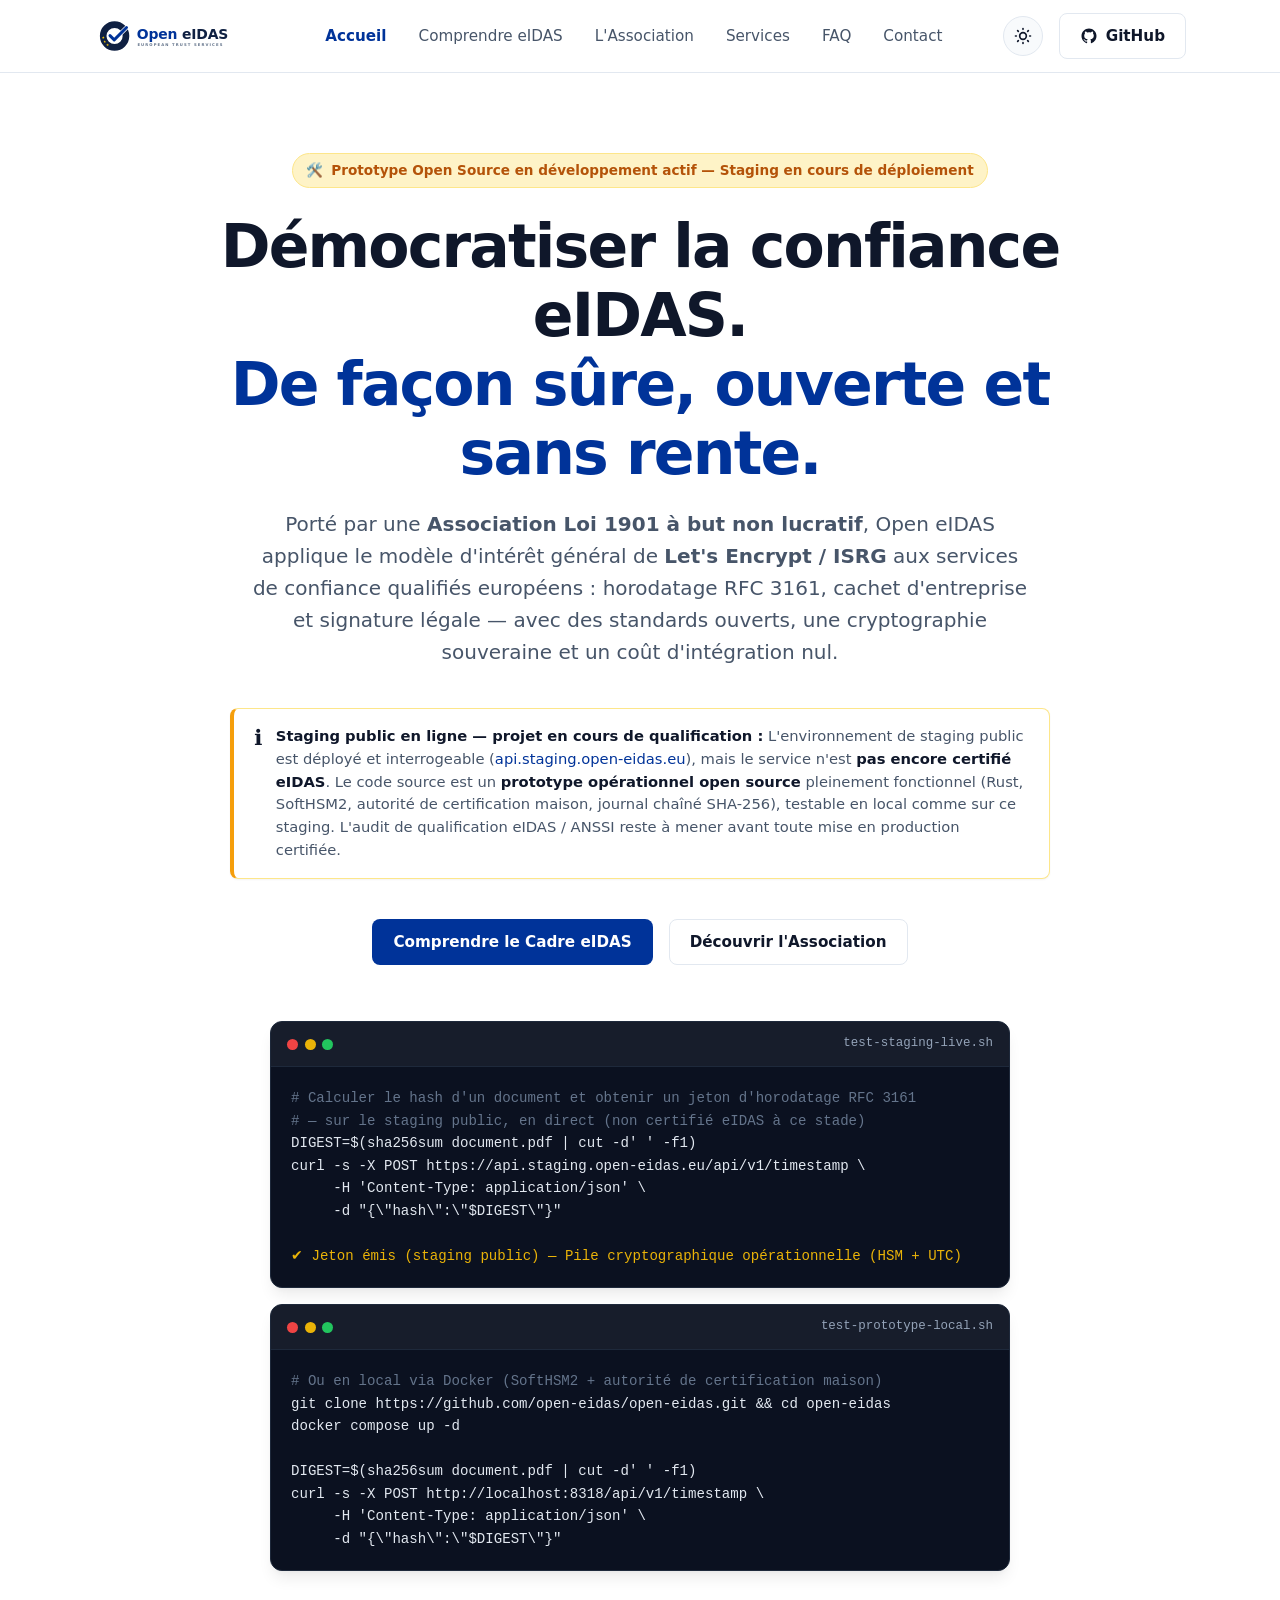
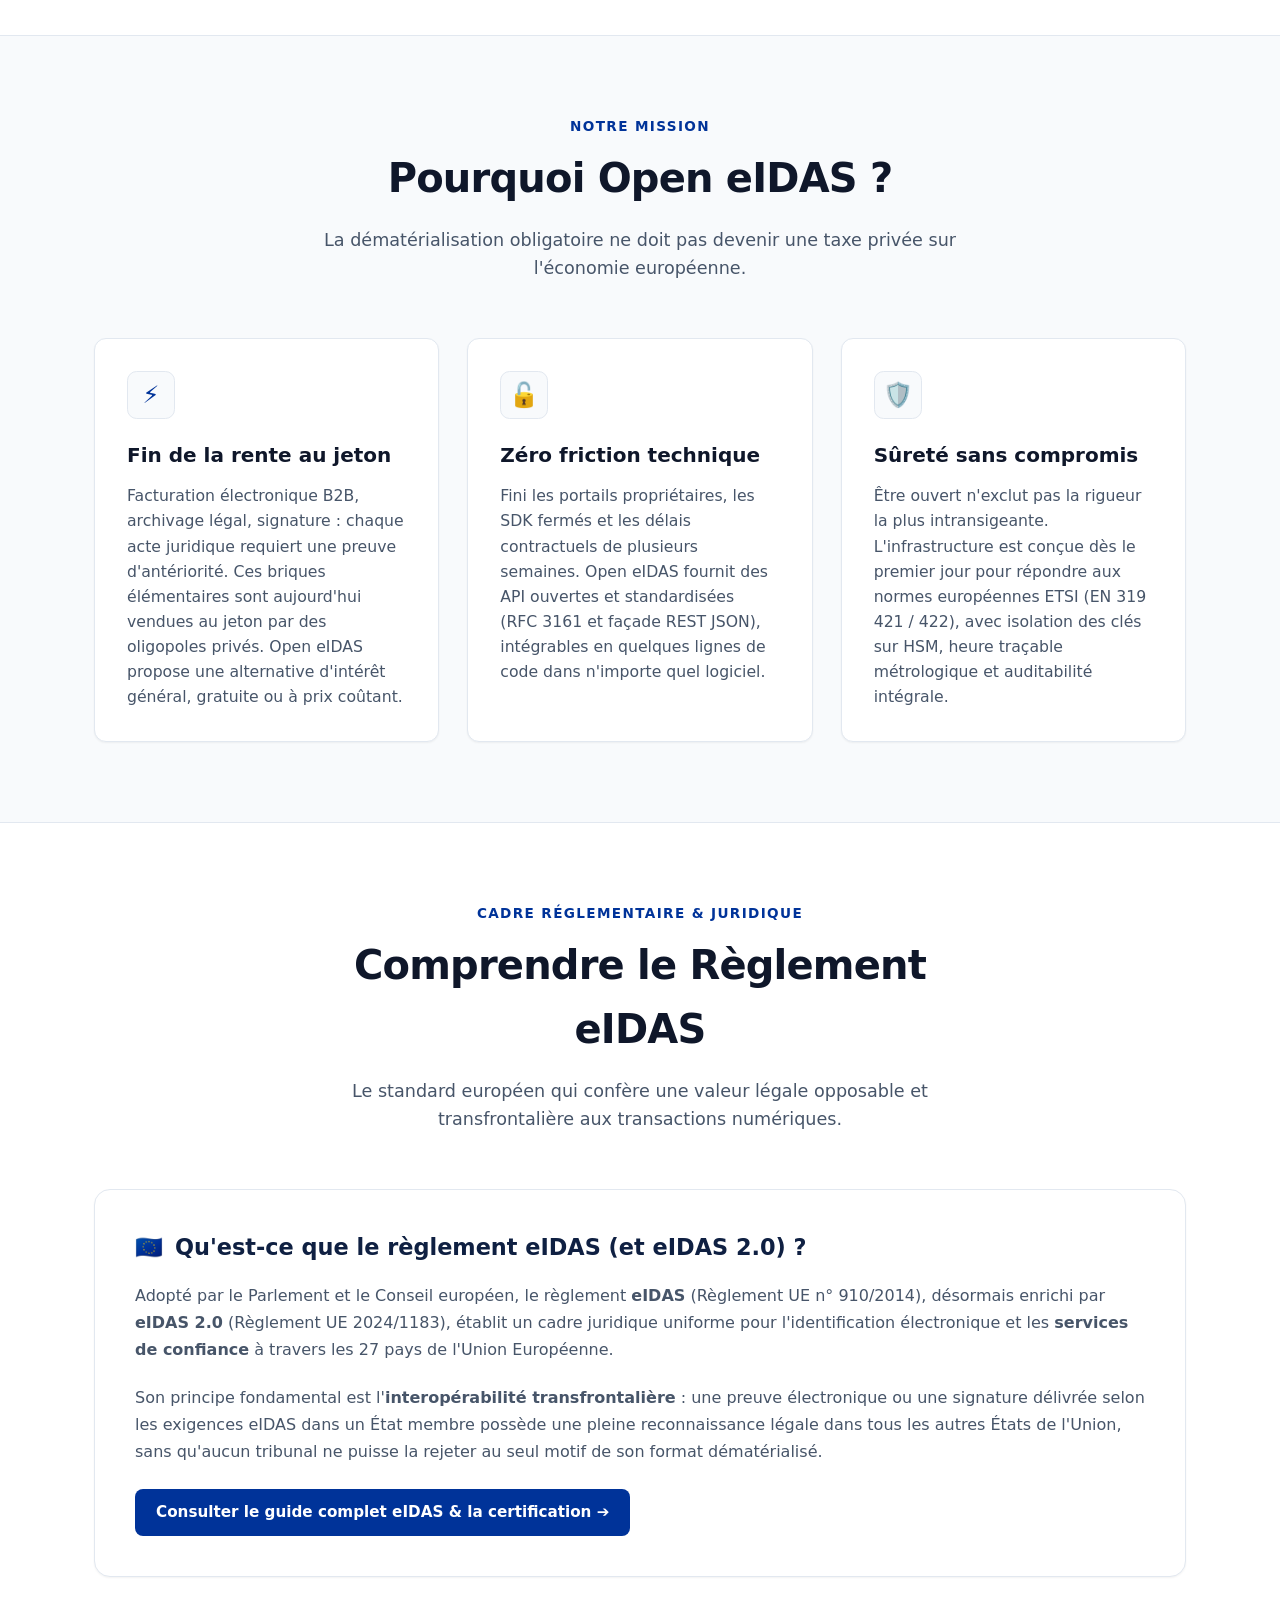
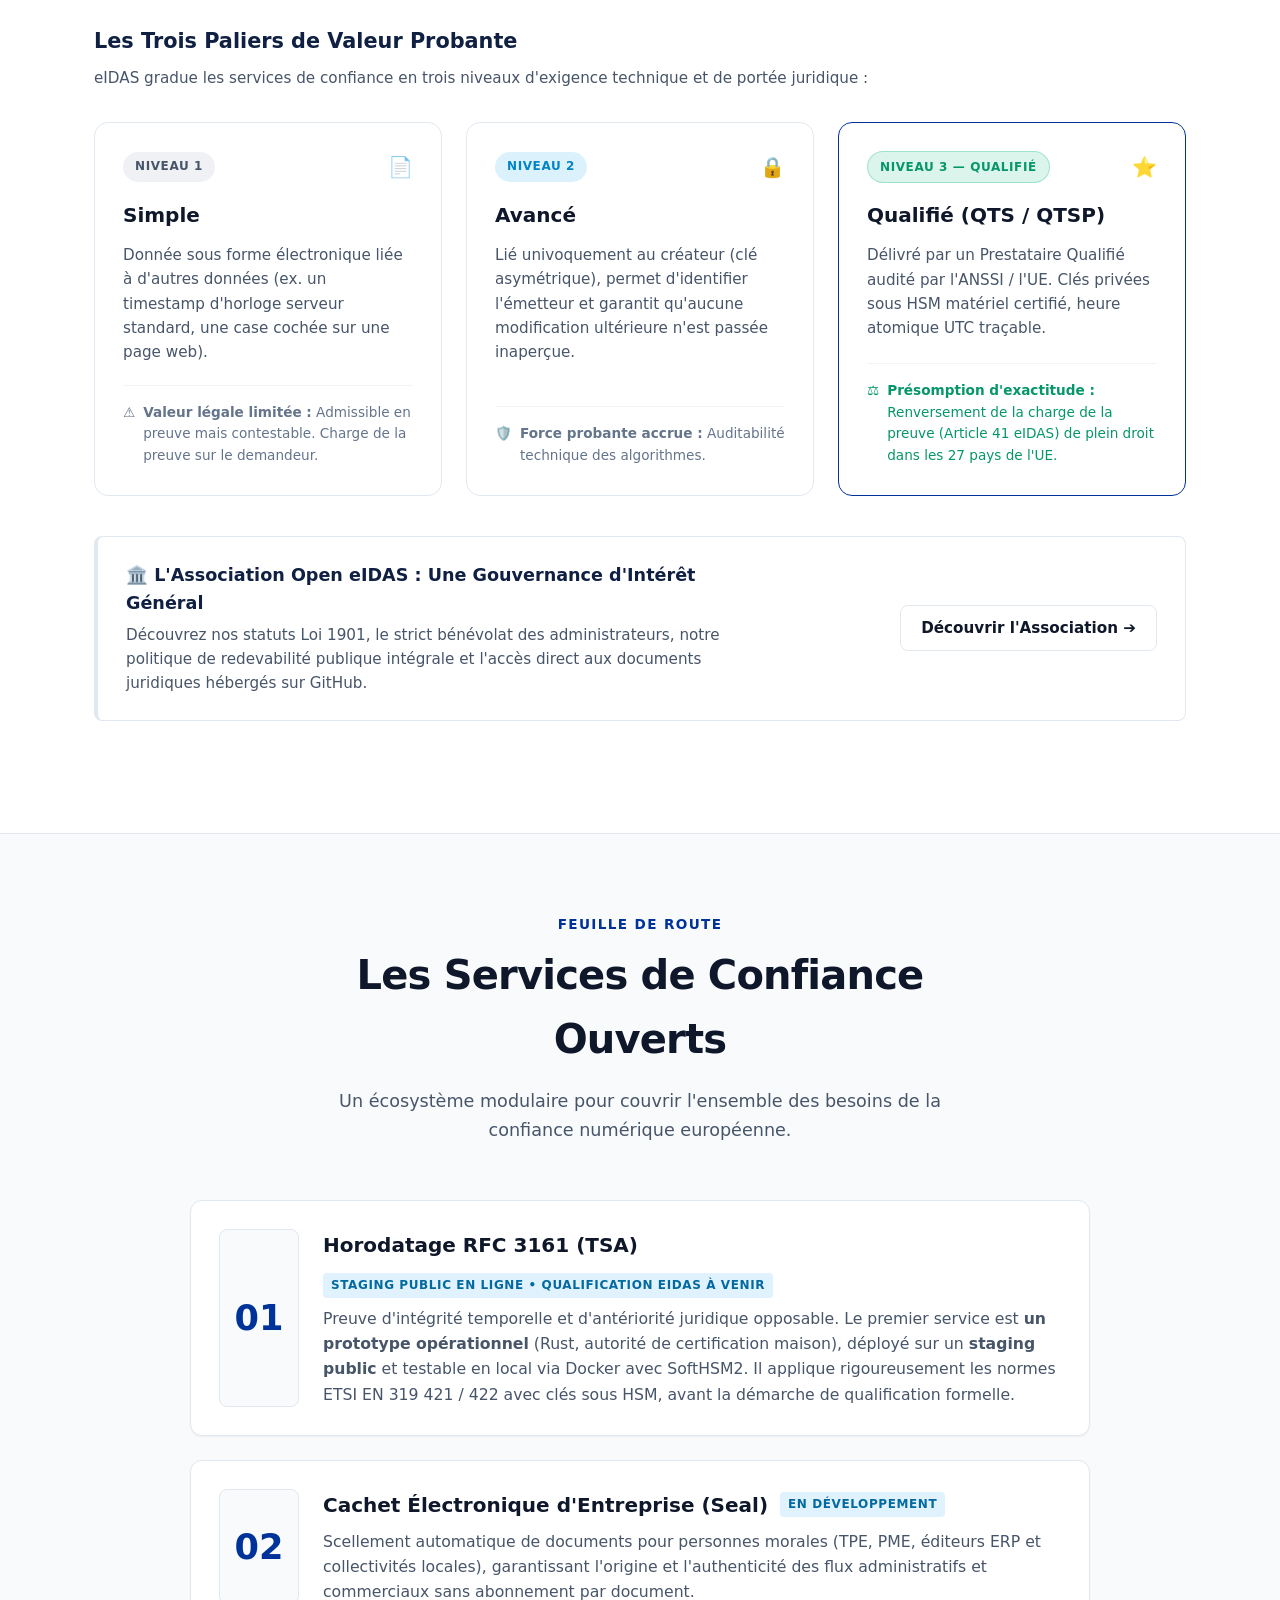
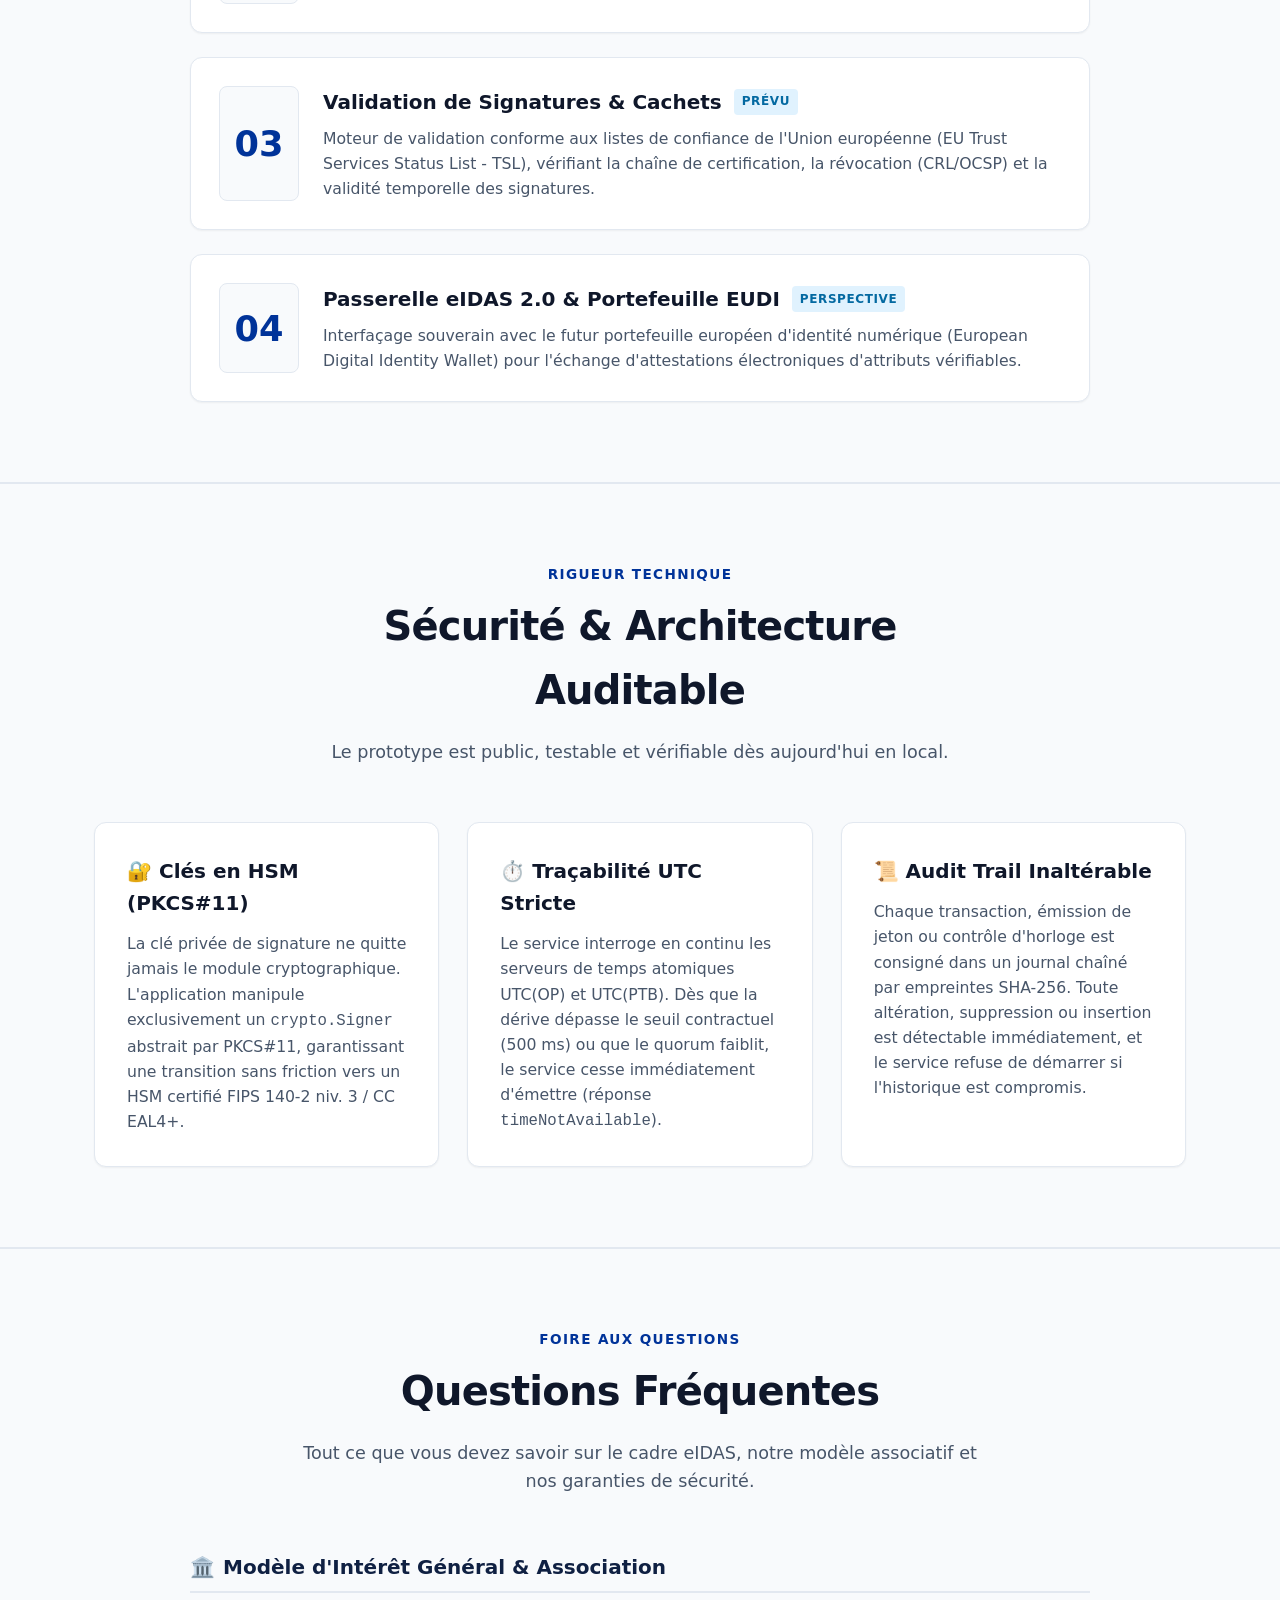
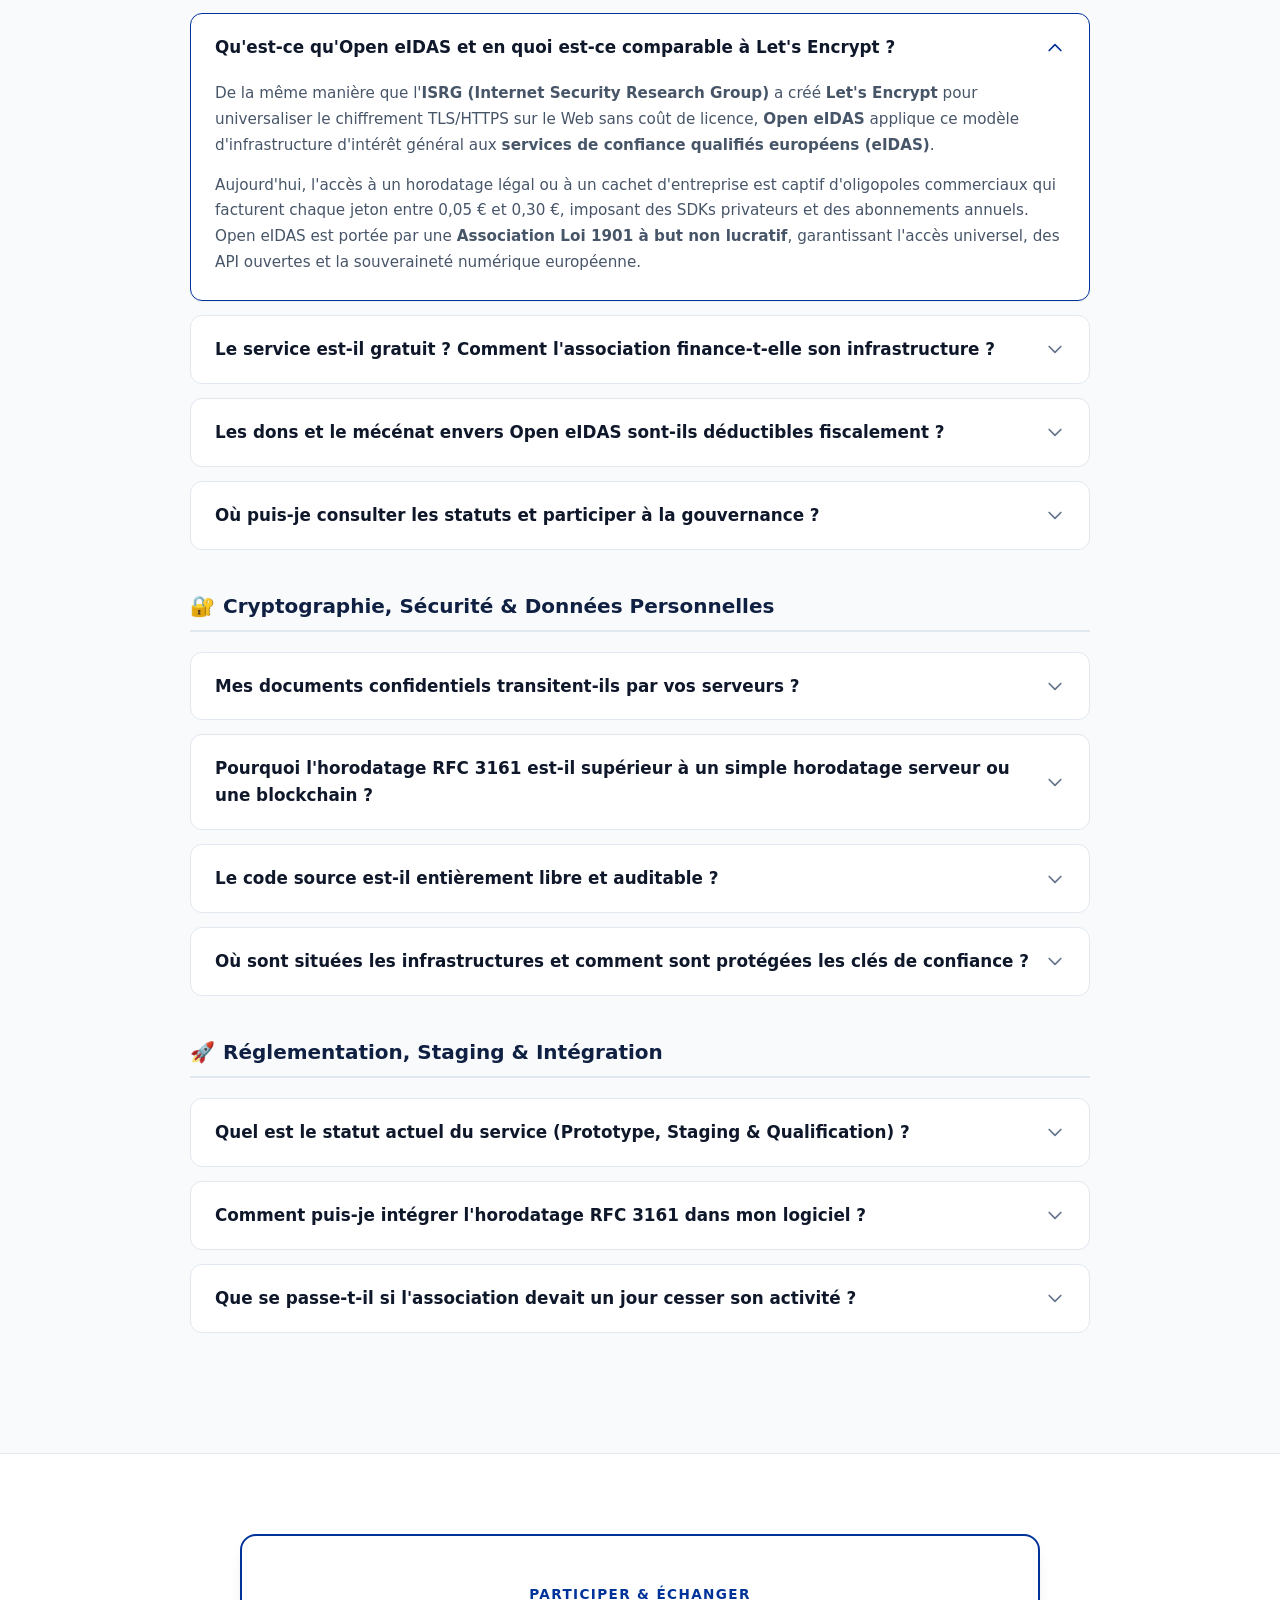
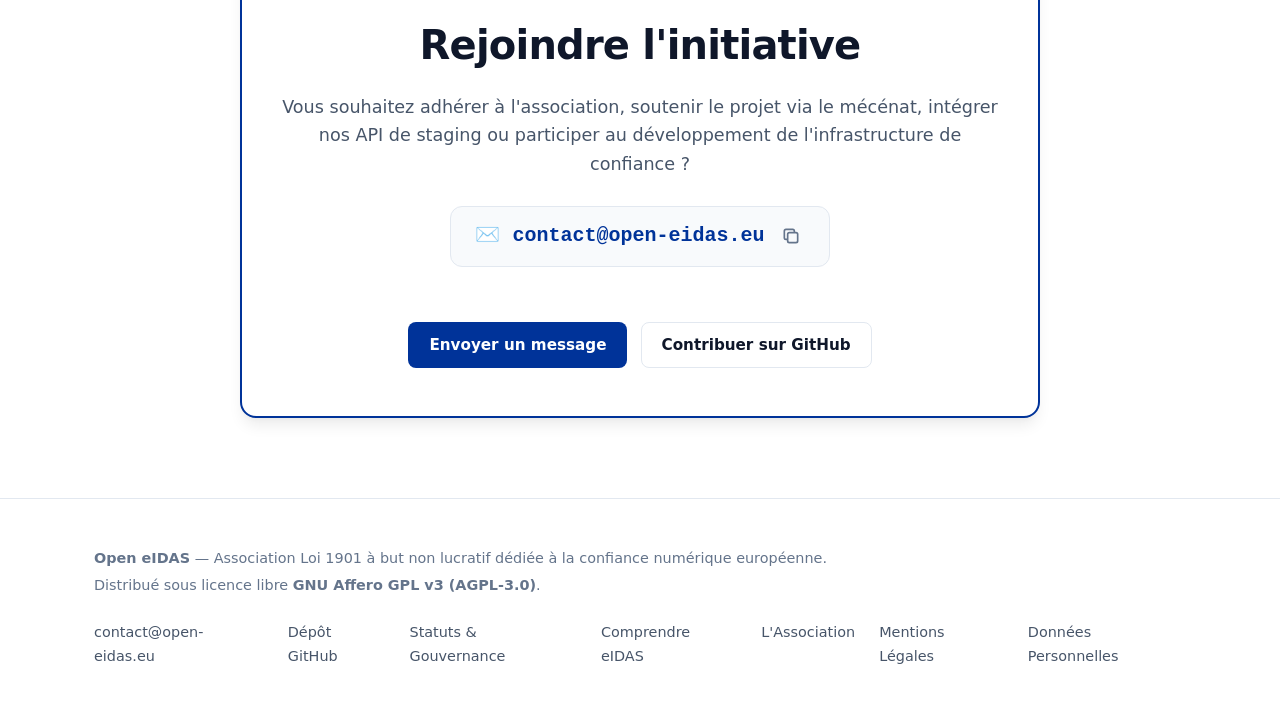
==== commit 03e9e27e: "Met à jour le site pour le staging public désormais en ligne - Bannière d'accueil : le staging est d" ====
--- a/index.html
+++ b/index.html
@@ -126,7 +126,7 @@
         <div class="staging-banner" role="status">
           <span class="staging-banner-icon">ℹ️</span>
           <div class="staging-banner-content">
-            <strong>Projet en cours de développement&nbsp;— Staging en cours de déploiement&nbsp;:</strong> L'environnement public de staging n'est pas encore déployé en ligne et le service n'est pas encore certifié eIDAS. Le code source est un <strong>prototype opérationnel open source</strong> pleinement fonctionnel et testable en local (Go, SoftHSM2, OpenXPKI, journal chaîné SHA-256). L'infrastructure de staging ouverte puis l'audit de qualification eIDAS / ANSSI sont en cours de mise en place.
+            <strong>Staging public en ligne&nbsp;— projet en cours de qualification&nbsp;:</strong> L'environnement de staging public est déployé et interrogeable (<a href="https://api.staging.open-eidas.eu" target="_blank" rel="noopener noreferrer">api.staging.open-eidas.eu</a>), mais le service n'est <strong>pas encore certifié eIDAS</strong>. Le code source est un <strong>prototype opérationnel open source</strong> pleinement fonctionnel (Rust, SoftHSM2, autorité de certification maison, journal chaîné SHA-256), testable en local comme sur ce staging. L'audit de qualification eIDAS / ANSSI reste à mener avant toute mise en production certifiée.
           </div>
         </div>
 
@@ -135,7 +135,7 @@
           <a href="association.html" class="btn btn-outline">Découvrir l'Association</a>
         </div>
 
-        <!-- Terminal Card / Local Prototype demo -->
+        <!-- Terminal Card / Live staging demo -->
         <div class="terminal-card">
           <div class="terminal-header">
             <div class="terminal-dots">
@@ -143,20 +143,39 @@
               <span class="dot dot-yellow"></span>
               <span class="dot dot-green"></span>
             </div>
+            <span class="terminal-title">test-staging-live.sh</span>
+          </div>
+          <div class="terminal-body">
+            <pre><code><span style="color:#64748b;"># Calculer le hash d'un document et obtenir un jeton d'horodatage RFC 3161
+# — sur le staging public, en direct (non certifié eIDAS à ce stade)</span>
+DIGEST=$(sha256sum document.pdf | cut -d' ' -f1)
+curl -s -X POST https://api.staging.open-eidas.eu/api/v1/timestamp \
+     -H 'Content-Type: application/json' \
+     -d "{\"hash\":\"$DIGEST\"}"
+
+<span style="color:#eab308;">✔ Jeton émis (staging public) — Pile cryptographique opérationnelle (HSM + UTC)</span></code></pre>
+          </div>
+        </div>
+
+        <!-- Terminal Card / Local Prototype demo -->
+        <div class="terminal-card" style="margin-top: 1rem;">
+          <div class="terminal-header">
+            <div class="terminal-dots">
+              <span class="dot dot-red"></span>
+              <span class="dot dot-yellow"></span>
+              <span class="dot dot-green"></span>
+            </div>
             <span class="terminal-title">test-prototype-local.sh</span>
           </div>
           <div class="terminal-body">
-            <pre><code><span style="color:#64748b;"># 1. Cloner et lancer le prototype en local via Docker (SoftHSM2 + TSA Engine)</span>
+            <pre><code><span style="color:#64748b;"># Ou en local via Docker (SoftHSM2 + autorité de certification maison)</span>
 git clone https://github.com/open-eidas/open-eidas.git &amp;&amp; cd open-eidas
 docker compose up -d
 
-<span style="color:#64748b;"># 2. Calculer le hash d'un document et obtenir un jeton d'horodatage RFC 3161</span>
 DIGEST=$(sha256sum document.pdf | cut -d' ' -f1)
 curl -s -X POST http://localhost:8318/api/v1/timestamp \
      -H 'Content-Type: application/json' \
-     -d "{\"hash\":\"$DIGEST\"}"
-
-<span style="color:#eab308;">✔ Jeton émis (Prototype local) — Pile cryptographique opérationnelle (HSM + UTC)</span></code></pre>
+     -d "{\"hash\":\"$DIGEST\"}"</code></pre>
           </div>
         </div>
       </div>
@@ -317,10 +336,10 @@
             <div class="service-content">
               <h3>
                 Horodatage RFC&nbsp;3161 (TSA)
-                <span class="service-status status-roadmap">Prototype Opérationnel &bull; Staging en préparation</span>
+                <span class="service-status status-roadmap">Staging public en ligne &bull; Qualification eIDAS à venir</span>
               </h3>
               <p class="card-desc">
-                Preuve d'intégrité temporelle et d'antériorité juridique opposable. Le premier service est <strong>actuellement un prototype opérationnel développé en Go</strong>, testable en local via Docker avec SoftHSM2 et OpenXPKI. L'infrastructure de staging public est en cours de déploiement et appliquera rigoureusement les normes ETSI EN 319 421 / 422 avec clés sous HSM, avant la démarche de qualification formelle.
+                Preuve d'intégrité temporelle et d'antériorité juridique opposable. Le premier service est <strong>un prototype opérationnel</strong> (Rust, autorité de certification maison), déployé sur un <strong>staging public</strong> et testable en local via Docker avec SoftHSM2. Il applique rigoureusement les normes ETSI EN 319 421 / 422 avec clés sous HSM, avant la démarche de qualification formelle.
               </p>
             </div>
           </div>
@@ -610,8 +629,8 @@
                     Le projet avance selon une feuille de route rigoureuse en trois étapes&nbsp;:
                   </p>
                   <ul>
-                    <li><strong>1. Prototype Open Source (Actuel)&nbsp;:</strong> Le moteur d'horodatage en Go est opérationnel et disponible sur GitHub. Tout développeur peut le cloner et le tester immédiatement en local via Docker avec SoftHSM2 et OpenXPKI&nbsp;;</li>
-                    <li><strong>2. Staging Public (En cours de déploiement)&nbsp;:</strong> L'infrastructure d'hébergement sécurisée et les points de terminaison d'API de test publics sont en cours de déploiement technique&nbsp;;</li>
+                    <li><strong>1. Prototype Open Source (Actuel)&nbsp;:</strong> Le moteur d'horodatage, en Rust, est opérationnel et disponible sur GitHub. Tout développeur peut le cloner et le tester immédiatement en local via Docker avec SoftHSM2 et une autorité de certification maison&nbsp;;</li>
+                    <li><strong>2. Staging Public (En ligne)&nbsp;:</strong> L'infrastructure d'hébergement et les points de terminaison d'API de test publics sont déployés et interrogeables&nbsp;;</li>
                     <li><strong>3. Qualification eIDAS de Production&nbsp;:</strong> Audit formel de conformité mené par un organisme accrédité (tel que LSTI) selon les normes ETSI EN 319 401 et EN 319 421 / 422, rapport CAR et inscription par l'ANSSI sur la liste de confiance européenne (TSL).</li>
                   </ul>
                 </div>
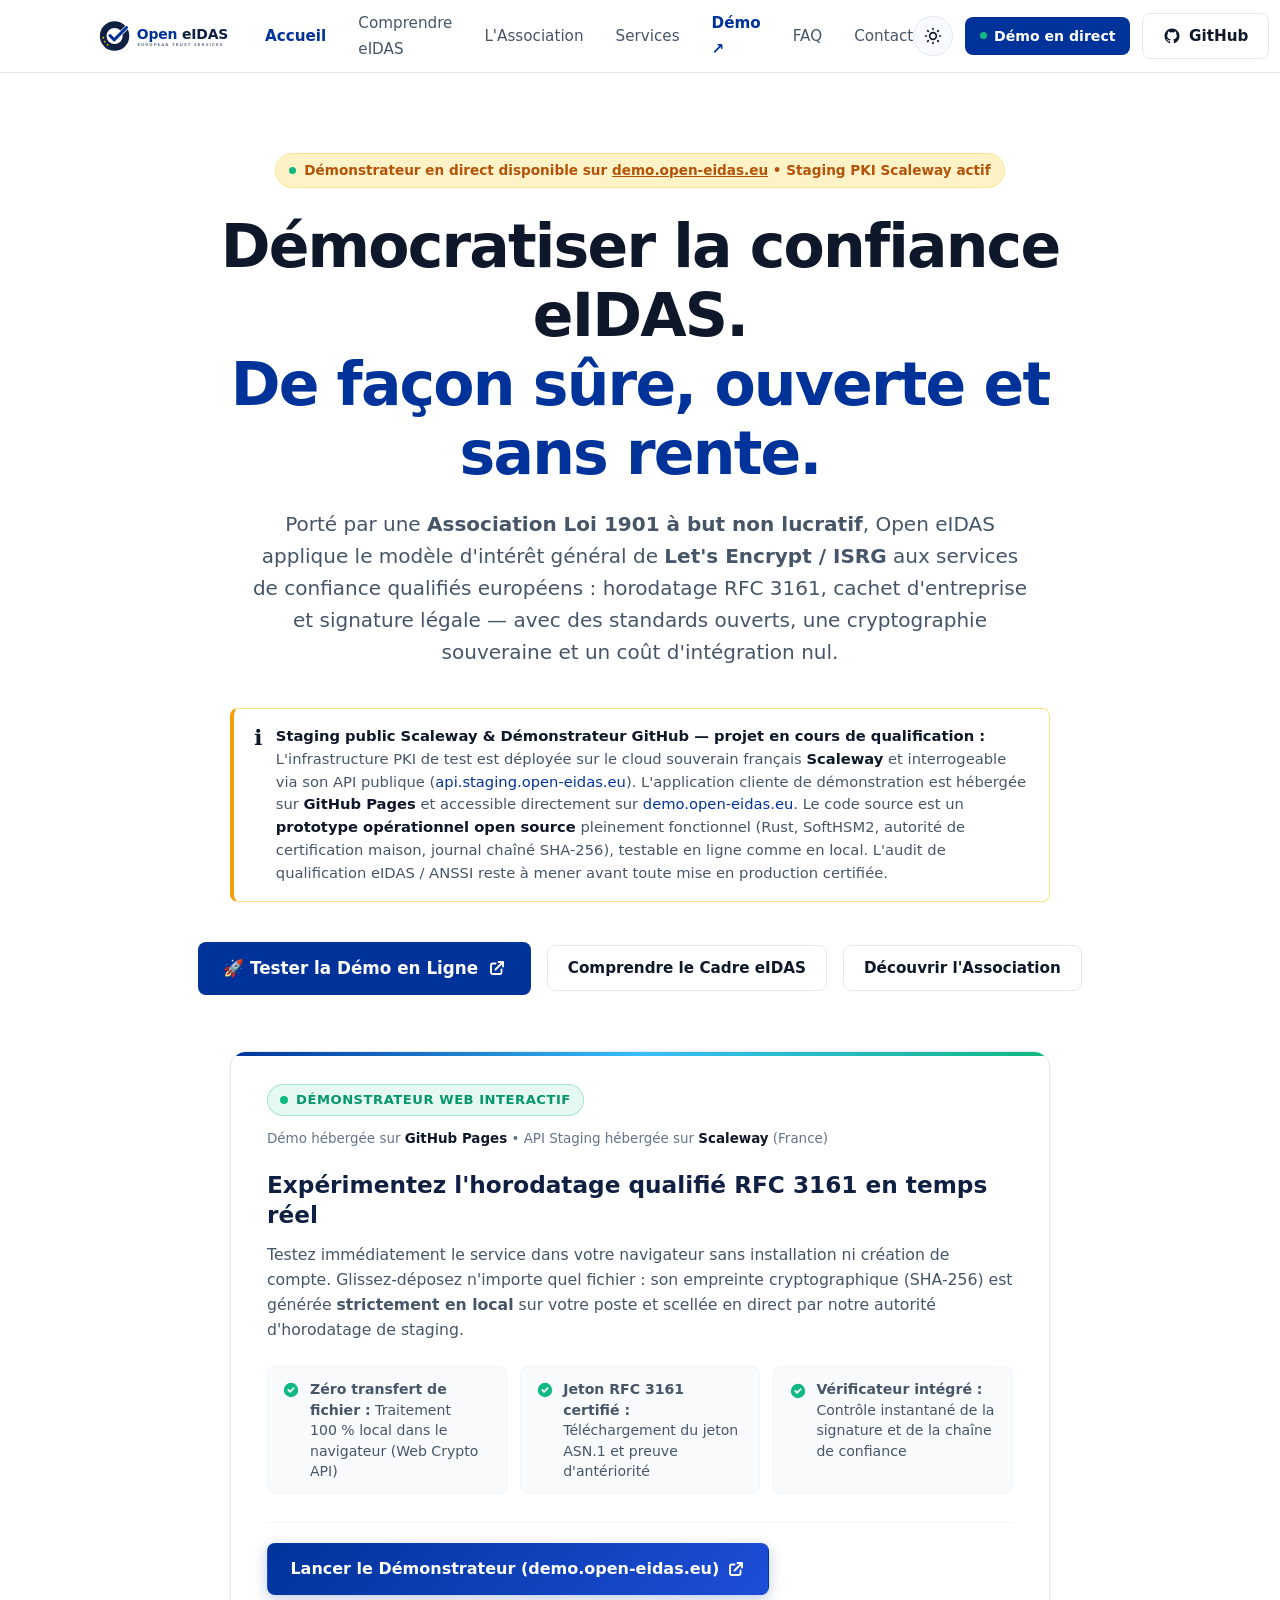
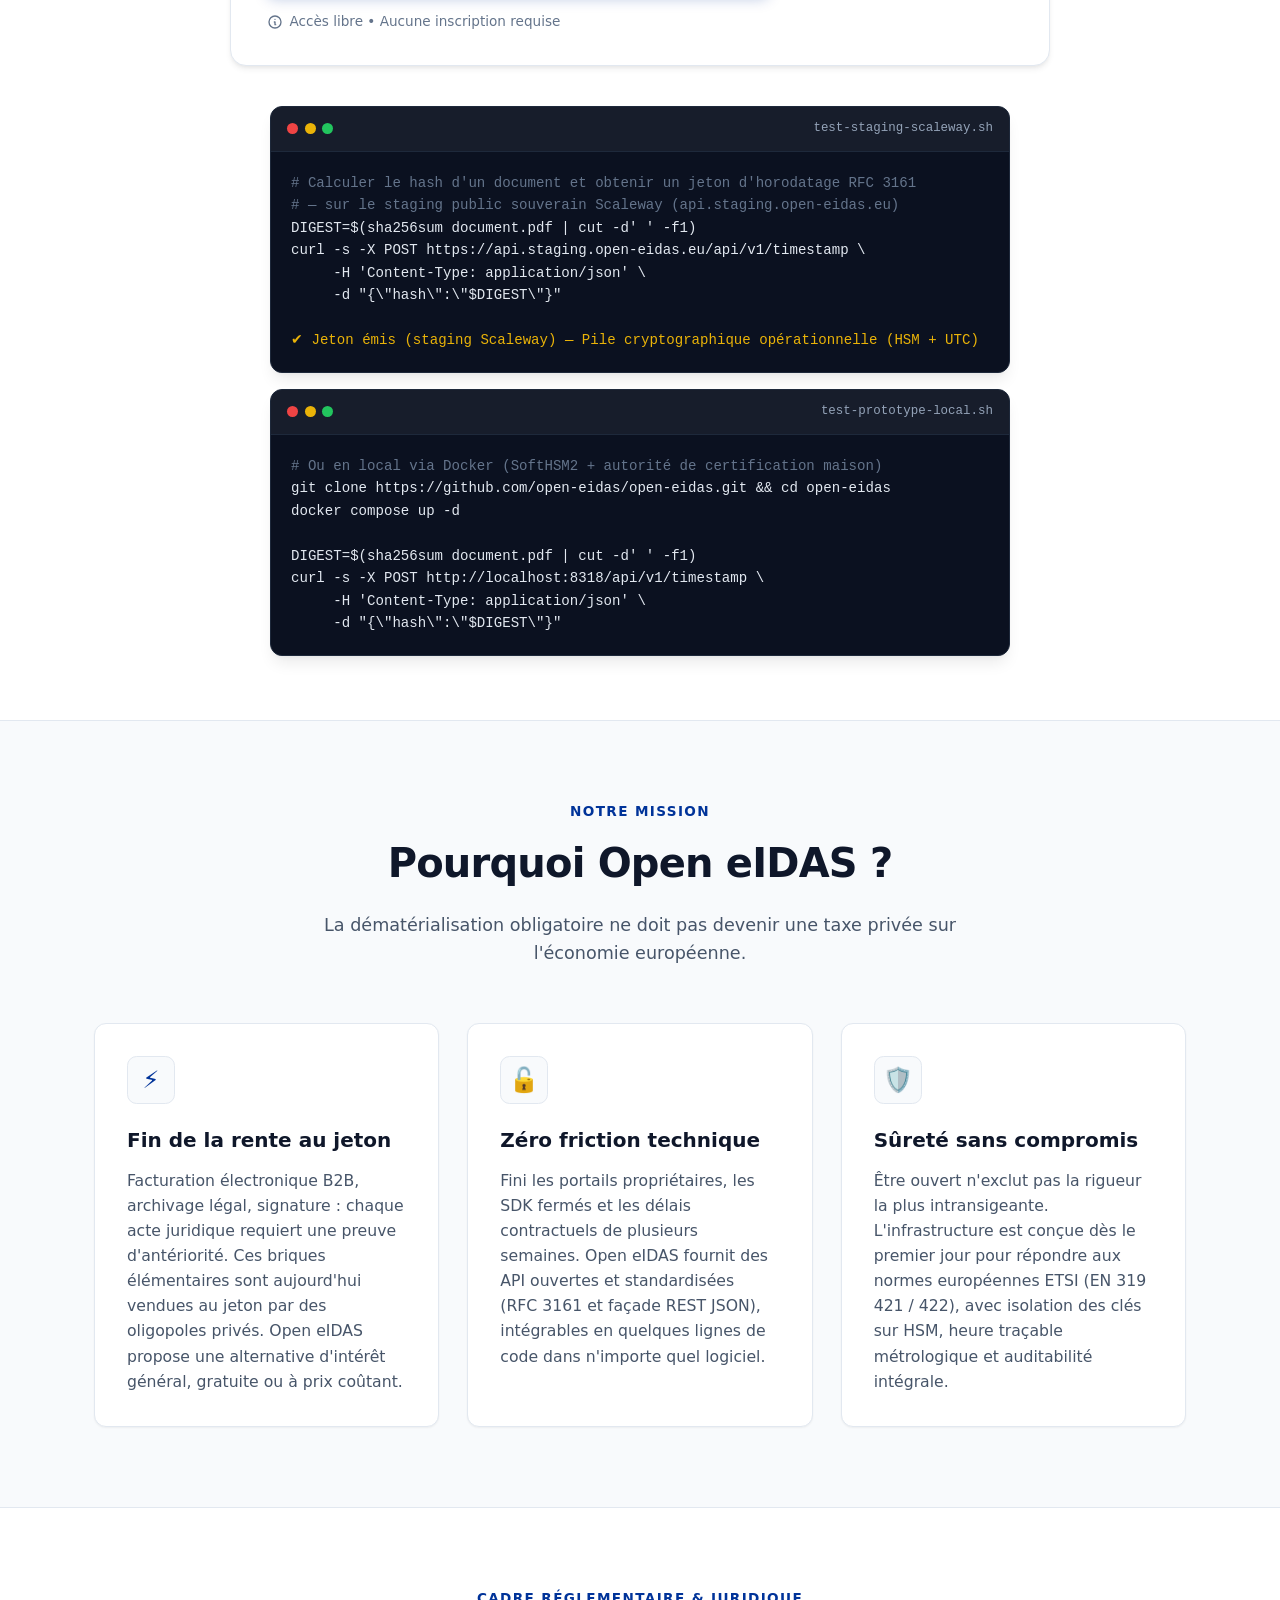
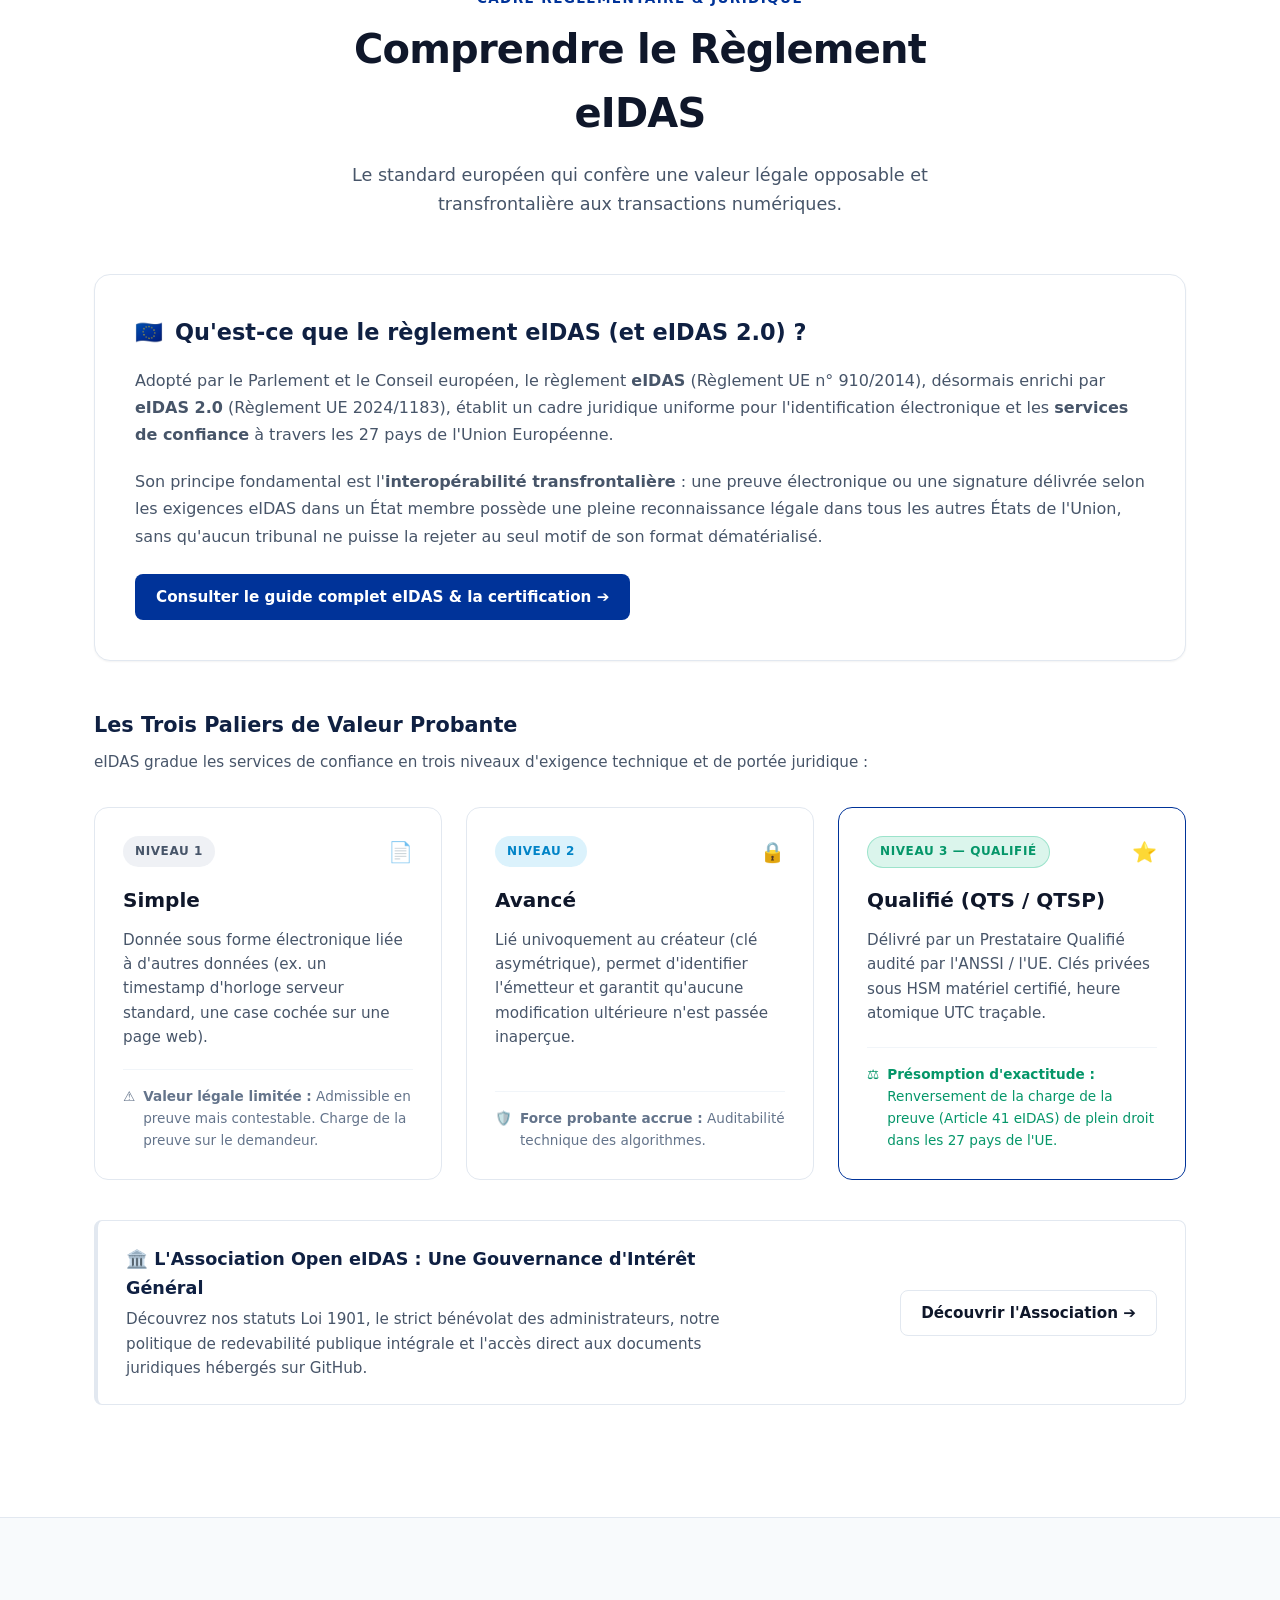
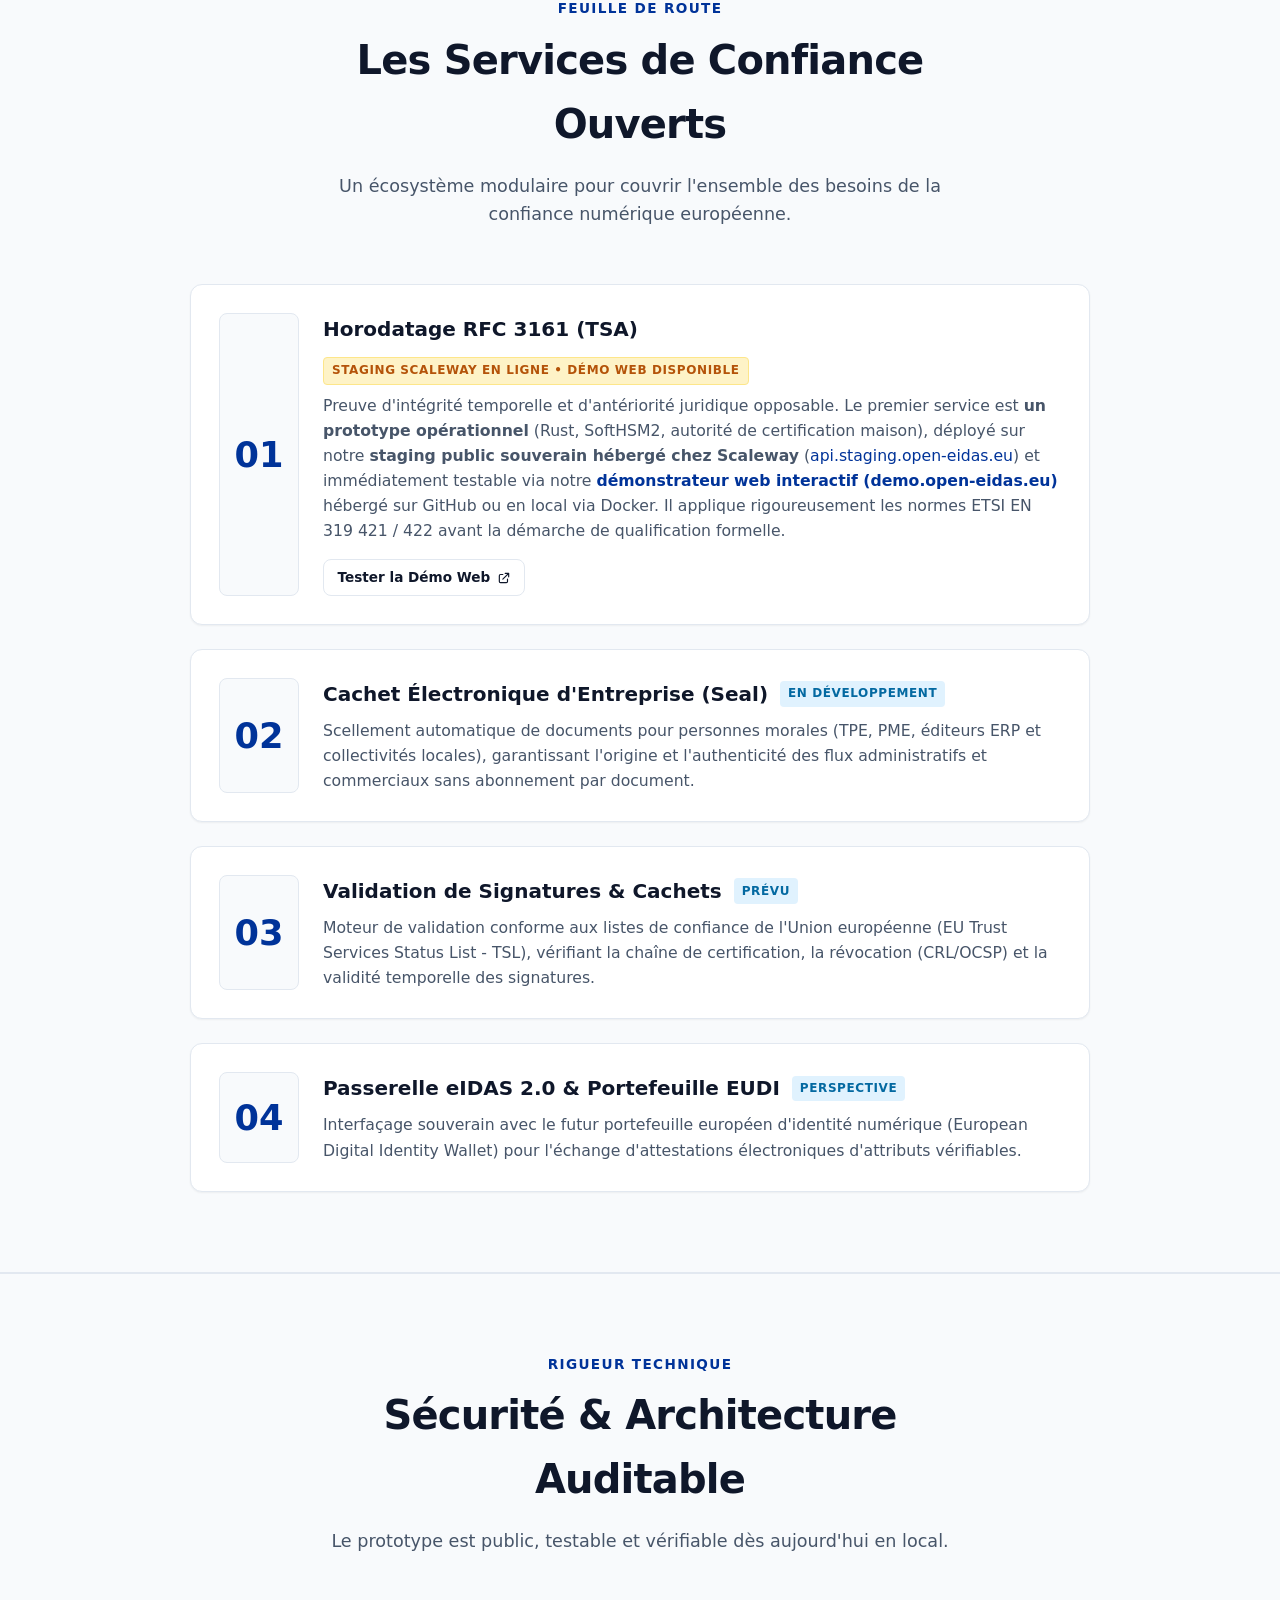
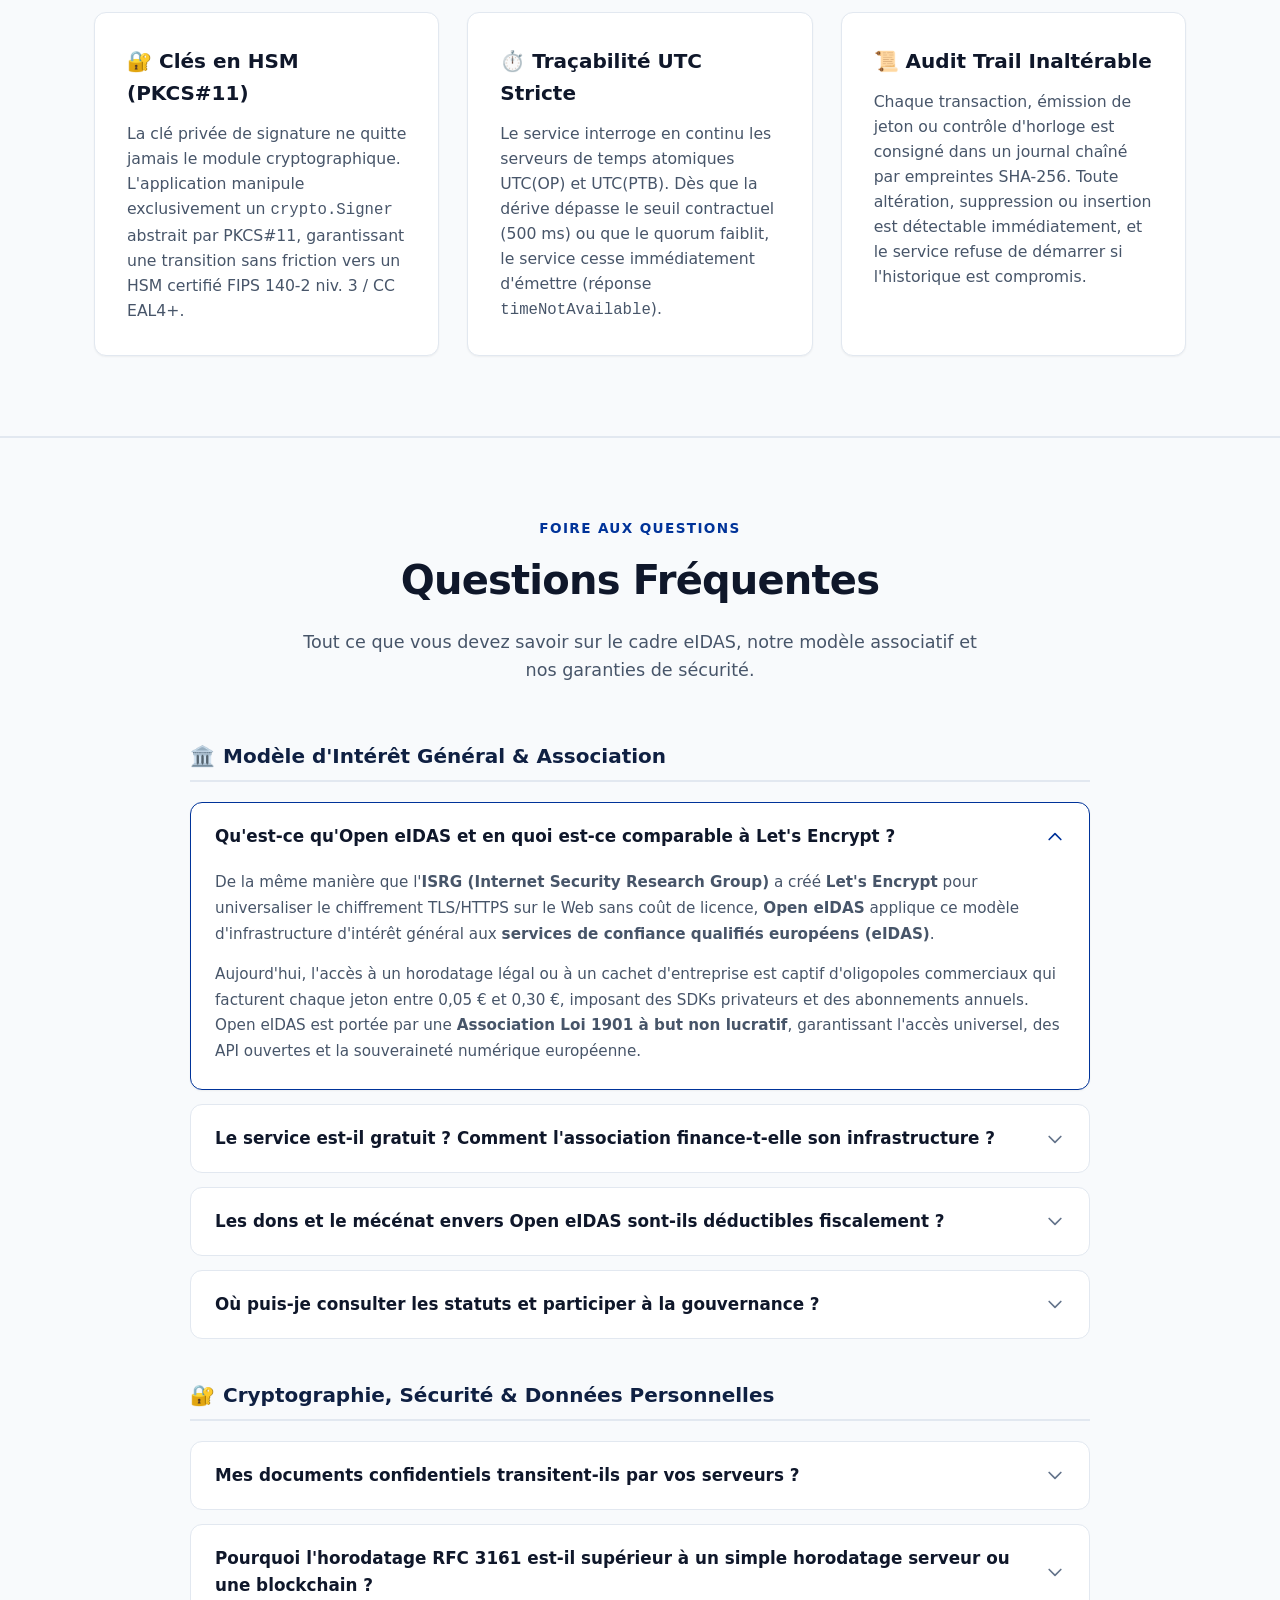
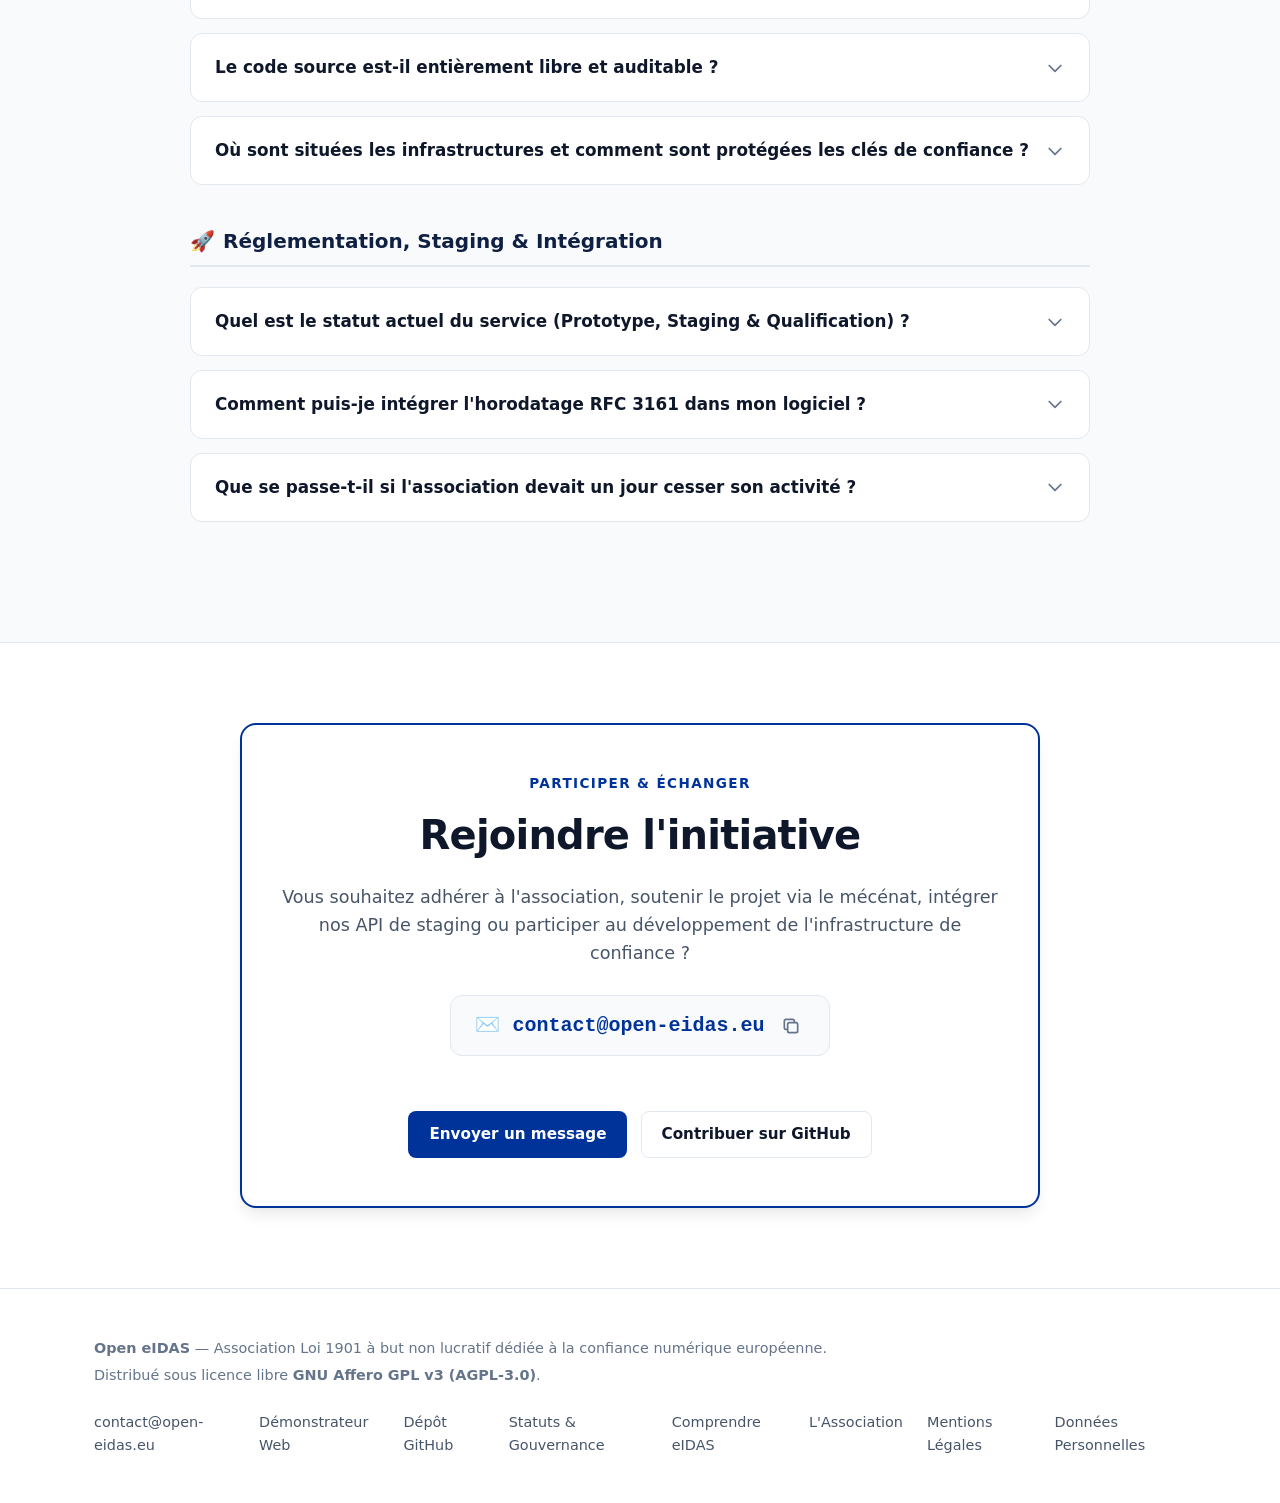
==== commit fd352e9a: "feat: ajout et mise en valeur de la démo web (demo.open-eidas.eu) et mise à jour hébergements (Scale" ====
--- a/index.html
+++ b/index.html
@@ -48,6 +48,7 @@
           <li><a href="eidas.html" class="nav-link">Comprendre eIDAS</a></li>
           <li><a href="association.html" class="nav-link">L'Association</a></li>
           <li><a href="#services" class="nav-link">Services</a></li>
+          <li><a href="https://demo.open-eidas.eu" target="_blank" rel="noopener noreferrer" class="nav-link" style="color: var(--brand-blue); font-weight: 600;">Démo ↗</a></li>
           <li><a href="#faq" class="nav-link">FAQ</a></li>
           <li><a href="#contact" class="nav-link">Contact</a></li>
         </ul>
@@ -64,6 +65,12 @@
           </svg>
         </button>
 
+        <!-- Live Demo CTA -->
+        <a href="https://demo.open-eidas.eu" target="_blank" rel="noopener noreferrer" class="nav-demo-btn" aria-label="Tester la Démo en ligne (nouvelle fenêtre)">
+          <span class="nav-demo-pulse"></span>
+          <span>Démo en direct</span>
+        </a>
+
         <!-- GitHub Repo CTA -->
         <a href="https://github.com/open-eidas/open-eidas" target="_blank" rel="noopener noreferrer" class="btn btn-outline nav-github-btn" aria-label="Voir le projet sur GitHub">
           <svg width="18" height="18" viewBox="0 0 24 24" fill="currentColor">
@@ -86,14 +93,19 @@
       <div class="container mobile-nav-inner">
         <ul class="mobile-nav-links">
           <li><a href="index.html" class="mobile-nav-link active" aria-current="page">Accueil</a></li>
+          <li><a href="https://demo.open-eidas.eu" target="_blank" rel="noopener noreferrer" class="mobile-nav-link" style="color: var(--brand-blue); font-weight: 600;">🚀 Démo en direct (demo.open-eidas.eu) ↗</a></li>
           <li><a href="eidas.html" class="mobile-nav-link">Comprendre eIDAS</a></li>
           <li><a href="association.html" class="mobile-nav-link">L'Association</a></li>
           <li><a href="#services" class="mobile-nav-link">Services</a></li>
           <li><a href="#faq" class="mobile-nav-link">FAQ</a></li>
           <li><a href="#contact" class="mobile-nav-link">Contact</a></li>
         </ul>
-        <div class="mobile-nav-cta">
-          <a href="https://github.com/open-eidas/open-eidas" target="_blank" rel="noopener noreferrer" class="btn btn-primary">
+        <div class="mobile-nav-cta" style="display: flex; flex-direction: column; gap: 0.5rem;">
+          <a href="https://demo.open-eidas.eu" target="_blank" rel="noopener noreferrer" class="btn btn-primary" style="justify-content: center; gap: 0.5rem;">
+            <span>🚀 Tester la Démo en direct</span>
+            <svg width="16" height="16" viewBox="0 0 24 24" fill="none" stroke="currentColor" stroke-width="2.5"><path stroke-linecap="round" stroke-linejoin="round" d="M10 6H6a2 2 0 00-2 2v10a2 2 0 002 2h10a2 2 0 002-2v-4M14 4h6m0 0v6m0-6L10 14"/></svg>
+          </a>
+          <a href="https://github.com/open-eidas/open-eidas" target="_blank" rel="noopener noreferrer" class="btn btn-outline" style="justify-content: center;">
             <svg width="18" height="18" viewBox="0 0 24 24" fill="currentColor">
               <path fill-rule="evenodd" clip-rule="evenodd" d="M12 2C6.477 2 2 6.484 2 12.017c0 4.425 2.865 8.18 6.839 9.504.5.092.682-.217.682-.483 0-.237-.008-.868-.013-1.703-2.782.605-3.369-1.343-3.369-1.343-.454-1.158-1.11-1.466-1.11-1.466-.908-.62.069-.608.069-.608 1.003.07 1.53 1.032 1.53 1.032.892 1.53 2.341 1.088 2.91.832.092-.647.35-1.088.636-1.338-2.22-.253-4.555-1.113-4.555-4.951 0-1.093.39-1.988 1.029-2.688-.103-.253-.446-1.272.098-2.65 0 0 .84-.27 2.75 1.026A9.564 9.564 0 0112 6.844c.85.004 1.705.115 2.504.337 1.909-1.296 2.747-1.027 2.747-1.027.546 1.379.202 2.398.1 2.651.64.7 1.028 1.595 1.028 2.688 0 3.848-2.339 4.695-4.566 4.943.359.309.678.92.678 1.855 0 1.338-.012 2.419-.012 2.747 0 .268.18.58.688.482A10.019 10.019 0 0022 12.017C22 6.484 17.522 2 12 2z"/>
             </svg>
@@ -109,8 +121,8 @@
     <section class="hero">
       <div class="container">
         <div class="hero-badge">
-          <span>🛠️</span>
-          <span>Prototype Open Source en développement actif&nbsp;— Staging en cours de déploiement</span>
+          <span class="nav-demo-pulse"></span>
+          <span>Démonstrateur en direct disponible sur <a href="https://demo.open-eidas.eu" target="_blank" rel="noopener noreferrer" style="color: inherit; text-decoration: underline; font-weight: 700;">demo.open-eidas.eu</a> &bull; Staging PKI Scaleway actif</span>
         </div>
 
         <h1 class="hero-title">
@@ -126,13 +138,68 @@
         <div class="staging-banner" role="status">
           <span class="staging-banner-icon">ℹ️</span>
           <div class="staging-banner-content">
-            <strong>Staging public en ligne&nbsp;— projet en cours de qualification&nbsp;:</strong> L'environnement de staging public est déployé et interrogeable (<a href="https://api.staging.open-eidas.eu" target="_blank" rel="noopener noreferrer">api.staging.open-eidas.eu</a>), mais le service n'est <strong>pas encore certifié eIDAS</strong>. Le code source est un <strong>prototype opérationnel open source</strong> pleinement fonctionnel (Rust, SoftHSM2, autorité de certification maison, journal chaîné SHA-256), testable en local comme sur ce staging. L'audit de qualification eIDAS / ANSSI reste à mener avant toute mise en production certifiée.
+            <strong>Staging public Scaleway &amp; Démonstrateur GitHub&nbsp;— projet en cours de qualification&nbsp;:</strong> L'infrastructure PKI de test est déployée sur le cloud souverain français <strong>Scaleway</strong> et interrogeable via son API publique (<a href="https://api.staging.open-eidas.eu" target="_blank" rel="noopener noreferrer">api.staging.open-eidas.eu</a>). L'application cliente de démonstration est hébergée sur <strong>GitHub Pages</strong> et accessible directement sur <a href="https://demo.open-eidas.eu" target="_blank" rel="noopener noreferrer">demo.open-eidas.eu</a>. Le code source est un <strong>prototype opérationnel open source</strong> pleinement fonctionnel (Rust, SoftHSM2, autorité de certification maison, journal chaîné SHA-256), testable en ligne comme en local. L'audit de qualification eIDAS / ANSSI reste à mener avant toute mise en production certifiée.
           </div>
         </div>
 
         <div class="hero-cta-group">
-          <a href="eidas.html" class="btn btn-primary">Comprendre le Cadre eIDAS</a>
+          <a href="https://demo.open-eidas.eu" target="_blank" rel="noopener noreferrer" class="btn btn-primary" style="gap: 0.6rem; font-size: 1.05rem; padding: 0.75rem 1.5rem;">
+            <span>🚀 Tester la Démo en Ligne</span>
+            <svg width="18" height="18" viewBox="0 0 24 24" fill="none" stroke="currentColor" stroke-width="2.5"><path stroke-linecap="round" stroke-linejoin="round" d="M10 6H6a2 2 0 00-2 2v10a2 2 0 002 2h10a2 2 0 002-2v-4M14 4h6m0 0v6m0-6L10 14"/></svg>
+          </a>
+          <a href="eidas.html" class="btn btn-outline">Comprendre le Cadre eIDAS</a>
           <a href="association.html" class="btn btn-outline">Découvrir l'Association</a>
+        </div>
+
+        <!-- Interactive Demo Feature Card -->
+        <div class="demo-showcase-card">
+          <div class="demo-showcase-header">
+            <div class="demo-live-badge">
+              <span class="demo-pulse-dot"></span>
+              <span>Démonstrateur Web Interactif</span>
+            </div>
+            <div class="demo-showcase-infra">
+              Démo hébergée sur <strong>GitHub Pages</strong> &bull; API Staging hébergée sur <strong>Scaleway</strong> (France)
+            </div>
+          </div>
+          <div class="demo-showcase-body">
+            <h3 class="demo-showcase-title">Expérimentez l'horodatage qualifié RFC&nbsp;3161 en temps réel</h3>
+            <p class="demo-showcase-desc">
+              Testez immédiatement le service dans votre navigateur sans installation ni création de compte. Glissez-déposez n'importe quel fichier&nbsp;: son empreinte cryptographique (SHA-256) est générée <strong>strictement en local</strong> sur votre poste et scellée en direct par notre autorité d'horodatage de staging.
+            </p>
+            <div class="demo-showcase-features">
+              <div class="demo-feature-item">
+                <svg width="18" height="18" viewBox="0 0 20 20" fill="currentColor">
+                  <path fill-rule="evenodd" d="M10 18a8 8 0 100-16 8 8 0 000 16zm3.707-9.293a1 1 0 00-1.414-1.414L9 10.586 7.707 9.293a1 1 0 00-1.414 1.414l2 2a1 1 0 001.414 0l4-4z" clip-rule="evenodd"/>
+                </svg>
+                <span><strong>Zéro transfert de fichier&nbsp;:</strong> Traitement 100&nbsp;% local dans le navigateur (Web Crypto API)</span>
+              </div>
+              <div class="demo-feature-item">
+                <svg width="18" height="18" viewBox="0 0 20 20" fill="currentColor">
+                  <path fill-rule="evenodd" d="M10 18a8 8 0 100-16 8 8 0 000 16zm3.707-9.293a1 1 0 00-1.414-1.414L9 10.586 7.707 9.293a1 1 0 00-1.414 1.414l2 2a1 1 0 001.414 0l4-4z" clip-rule="evenodd"/>
+                </svg>
+                <span><strong>Jeton RFC&nbsp;3161 certifié&nbsp;:</strong> Téléchargement du jeton ASN.1 et preuve d'antériorité</span>
+              </div>
+              <div class="demo-feature-item">
+                <svg width="18" height="20" viewBox="0 0 20 20" fill="currentColor">
+                  <path fill-rule="evenodd" d="M10 18a8 8 0 100-16 8 8 0 000 16zm3.707-9.293a1 1 0 00-1.414-1.414L9 10.586 7.707 9.293a1 1 0 00-1.414 1.414l2 2a1 1 0 001.414 0l4-4z" clip-rule="evenodd"/>
+                </svg>
+                <span><strong>Vérificateur intégré&nbsp;:</strong> Contrôle instantané de la signature et de la chaîne de confiance</span>
+              </div>
+            </div>
+            <div class="demo-showcase-actions">
+              <a href="https://demo.open-eidas.eu" target="_blank" rel="noopener noreferrer" class="btn btn-primary demo-btn-main">
+                <span>Lancer le Démonstrateur (demo.open-eidas.eu)</span>
+                <svg width="18" height="18" viewBox="0 0 24 24" fill="none" stroke="currentColor" stroke-width="2.5"><path stroke-linecap="round" stroke-linejoin="round" d="M10 6H6a2 2 0 00-2 2v10a2 2 0 002 2h10a2 2 0 002-2v-4M14 4h6m0 0v6m0-6L10 14"/></svg>
+              </a>
+              <div class="demo-link-meta">
+                <svg width="16" height="16" fill="none" stroke="currentColor" viewBox="0 0 24 24" stroke-width="2">
+                  <path stroke-linecap="round" stroke-linejoin="round" d="M13 16h-1v-4h-1m1-4h.01M21 12a9 9 0 11-18 0 9 9 0 0118 0z" />
+                </svg>
+                <span>Accès libre &bull; Aucune inscription requise</span>
+              </div>
+            </div>
+          </div>
         </div>
 
         <!-- Terminal Card / Live staging demo -->
@@ -143,17 +210,17 @@
               <span class="dot dot-yellow"></span>
               <span class="dot dot-green"></span>
             </div>
-            <span class="terminal-title">test-staging-live.sh</span>
+            <span class="terminal-title">test-staging-scaleway.sh</span>
           </div>
           <div class="terminal-body">
             <pre><code><span style="color:#64748b;"># Calculer le hash d'un document et obtenir un jeton d'horodatage RFC 3161
-# — sur le staging public, en direct (non certifié eIDAS à ce stade)</span>
+# — sur le staging public souverain Scaleway (api.staging.open-eidas.eu)</span>
 DIGEST=$(sha256sum document.pdf | cut -d' ' -f1)
 curl -s -X POST https://api.staging.open-eidas.eu/api/v1/timestamp \
      -H 'Content-Type: application/json' \
      -d "{\"hash\":\"$DIGEST\"}"
 
-<span style="color:#eab308;">✔ Jeton émis (staging public) — Pile cryptographique opérationnelle (HSM + UTC)</span></code></pre>
+<span style="color:#eab308;">✔ Jeton émis (staging Scaleway) — Pile cryptographique opérationnelle (HSM + UTC)</span></code></pre>
           </div>
         </div>
 
@@ -336,11 +403,17 @@
             <div class="service-content">
               <h3>
                 Horodatage RFC&nbsp;3161 (TSA)
-                <span class="service-status status-roadmap">Staging public en ligne &bull; Qualification eIDAS à venir</span>
+                <span class="service-status status-staging">Staging Scaleway en ligne &bull; Démo web disponible</span>
               </h3>
               <p class="card-desc">
-                Preuve d'intégrité temporelle et d'antériorité juridique opposable. Le premier service est <strong>un prototype opérationnel</strong> (Rust, autorité de certification maison), déployé sur un <strong>staging public</strong> et testable en local via Docker avec SoftHSM2. Il applique rigoureusement les normes ETSI EN 319 421 / 422 avec clés sous HSM, avant la démarche de qualification formelle.
+                Preuve d'intégrité temporelle et d'antériorité juridique opposable. Le premier service est <strong>un prototype opérationnel</strong> (Rust, SoftHSM2, autorité de certification maison), déployé sur notre <strong>staging public souverain hébergé chez Scaleway</strong> (<a href="https://api.staging.open-eidas.eu" target="_blank" rel="noopener noreferrer">api.staging.open-eidas.eu</a>) et immédiatement testable via notre <strong><a href="https://demo.open-eidas.eu" target="_blank" rel="noopener noreferrer">démonstrateur web interactif (demo.open-eidas.eu)</a></strong> hébergé sur GitHub ou en local via Docker. Il applique rigoureusement les normes ETSI EN 319 421 / 422 avant la démarche de qualification formelle.
               </p>
+              <div style="margin-top: 1rem; display: flex; gap: 0.75rem; flex-wrap: wrap;">
+                <a href="https://demo.open-eidas.eu" target="_blank" rel="noopener noreferrer" class="btn btn-outline" style="font-size: 0.85rem; padding: 0.4rem 0.85rem; display: inline-flex; align-items: center; gap: 0.4rem;">
+                  <span>Tester la Démo Web</span>
+                  <svg width="14" height="14" viewBox="0 0 24 24" fill="none" stroke="currentColor" stroke-width="2"><path stroke-linecap="round" stroke-linejoin="round" d="M10 6H6a2 2 0 00-2 2v10a2 2 0 002 2h10a2 2 0 002-2v-4M14 4h6m0 0v6m0-6L10 14"/></svg>
+                </a>
+              </div>
             </div>
           </div>
 
@@ -599,11 +672,22 @@
                 </summary>
                 <div class="faq-content">
                   <p>
-                    Les serveurs et les modules matériels sont hébergés <strong>exclusivement au sein de l'Union Européenne</strong> dans des datacenters souverains certifiés ISO 27001 et SecNumCloud, à l'abri des lois extraterritoriales étrangères (Cloud Act, FISA).
-                  </p>
-                  <p>
-                    Les clés privées racines sont hébergées au sein de <strong>modules matériels de sécurité (HSM)</strong> qualifiés QSCD (Common Criteria EAL4+ / EN 419 221-5). Toute manipulation critique sur les clés est soumise au <strong>principe du double contrôle (dual control)</strong> sous procès-verbal de cérémonie de clés.
-                  </p>
+                    L'écosystème technique d'Open&nbsp;eIDAS repose sur un découpage rigoureux de ses hébergements, garantissant la souveraineté et le respect strict du RGPD&nbsp;:
+                  </p>
+                  <ul>
+                    <li>
+                      <strong>Infrastructure PKI &amp; API de Staging (Scaleway)&nbsp;:</strong> Le banc d'expérimentation cryptographique et l'autorité d'horodatage (<code>api.staging.open-eidas.eu</code>) sont hébergés en France par l'acteur cloud souverain <strong>Scaleway</strong> dans des datacenters parisiens certifiés ISO 27001, immunisés contre les lois extraterritoriales étrangères (Cloud Act, FISA)&nbsp;;
+                    </li>
+                    <li>
+                      <strong>Démonstrateur Web Interactif (GitHub Pages)&nbsp;:</strong> L'application web d'expérimentation (<a href="https://demo.open-eidas.eu" target="_blank" rel="noopener noreferrer" style="color: var(--brand-blue); text-decoration: underline;">demo.open-eidas.eu</a>) est hébergée sur <strong>GitHub Pages</strong>. L'exécution s'effectue intégralement côté client dans votre navigateur (le calcul du hash SHA-256 est local) sans aucun transfert de fichier vers GitHub&nbsp;;
+                    </li>
+                    <li>
+                      <strong>Site Institutionnel &amp; Messagerie (Infomaniak)&nbsp;:</strong> Le site web officiel (<code>open-eidas.eu</code>) et les emails de contact sont hébergés en Suisse par <strong>Infomaniak Network SA</strong>, territoire bénéficiant d'une décision d'adéquation formelle de la Commission Européenne au RGPD&nbsp;;
+                    </li>
+                    <li>
+                      <strong>Cible de Production Qualifiée eIDAS&nbsp;:</strong> Pour la qualification officielle de pleine valeur probante (Article 41 eIDAS), les clés de confiance seront opérées sous <strong>modules matériels de sécurité (HSM)</strong> qualifiés QSCD (Common Criteria EAL4+ / EN 419 221-5) sous principe strict du double contrôle (<em>dual control</em>) dans des datacenters souverains qualifiés <strong>SecNumCloud</strong>.
+                    </li>
+                  </ul>
                 </div>
               </details>
             </div>
@@ -630,7 +714,7 @@
                   </p>
                   <ul>
                     <li><strong>1. Prototype Open Source (Actuel)&nbsp;:</strong> Le moteur d'horodatage, en Rust, est opérationnel et disponible sur GitHub. Tout développeur peut le cloner et le tester immédiatement en local via Docker avec SoftHSM2 et une autorité de certification maison&nbsp;;</li>
-                    <li><strong>2. Staging Public (En ligne)&nbsp;:</strong> L'infrastructure d'hébergement et les points de terminaison d'API de test publics sont déployés et interrogeables&nbsp;;</li>
+                    <li><strong>2. Staging Public Scaleway &amp; Démonstrateur GitHub (En ligne)&nbsp;:</strong> L'infrastructure PKI de test et les points d'accès API sont déployés sur le cloud souverain <strong>Scaleway</strong> (<a href="https://api.staging.open-eidas.eu" target="_blank" rel="noopener noreferrer">api.staging.open-eidas.eu</a>) et un démonstrateur interactif hébergé sur <strong>GitHub</strong> est accessible en direct sur <a href="https://demo.open-eidas.eu" target="_blank" rel="noopener noreferrer">demo.open-eidas.eu</a>&nbsp;;</li>
                     <li><strong>3. Qualification eIDAS de Production&nbsp;:</strong> Audit formel de conformité mené par un organisme accrédité (tel que LSTI) selon les normes ETSI EN 319 401 et EN 319 421 / 422, rapport CAR et inscription par l'ANSSI sur la liste de confiance européenne (TSL).</li>
                   </ul>
                 </div>
@@ -716,6 +800,7 @@
 
       <ul class="footer-links">
         <li><a href="mailto:contact@open-eidas.eu">contact@open-eidas.eu</a></li>
+        <li><a href="https://demo.open-eidas.eu" target="_blank" rel="noopener noreferrer">Démonstrateur Web</a></li>
         <li><a href="https://github.com/open-eidas/open-eidas" target="_blank" rel="noopener noreferrer">Dépôt GitHub</a></li>
         <li><a href="https://github.com/open-eidas/organisation" target="_blank" rel="noopener noreferrer">Statuts &amp; Gouvernance</a></li>
         <li><a href="eidas.html">Comprendre eIDAS</a></li>
--- a/style.css
+++ b/style.css
@@ -221,7 +221,52 @@
 .nav-actions {
   display: flex;
   align-items: center;
-  gap: 1rem;
+  gap: 0.75rem;
+}
+
+/* Nav Demo Button */
+.nav-demo-btn {
+  display: inline-flex;
+  align-items: center;
+  gap: 0.45rem;
+  font-size: 0.88rem;
+  font-weight: 600;
+  padding: 0.45rem 0.85rem;
+  border-radius: 0.5rem;
+  background-color: var(--brand-blue);
+  color: #ffffff !important;
+  border: 1px solid transparent;
+  transition: all 0.15s ease;
+  white-space: nowrap;
+}
+
+.nav-demo-btn:hover {
+  background-color: var(--brand-blue-hover);
+  transform: translateY(-1px);
+}
+
+.nav-demo-pulse {
+  width: 7px;
+  height: 7px;
+  border-radius: 50%;
+  background-color: #10b981;
+  box-shadow: 0 0 0 0 rgba(16, 185, 129, 0.7);
+  animation: pulse-green 2s infinite;
+}
+
+@keyframes pulse-green {
+  0% {
+    transform: scale(0.95);
+    box-shadow: 0 0 0 0 rgba(16, 185, 129, 0.7);
+  }
+  70% {
+    transform: scale(1);
+    box-shadow: 0 0 0 6px rgba(16, 185, 129, 0);
+  }
+  100% {
+    transform: scale(0.95);
+    box-shadow: 0 0 0 0 rgba(16, 185, 129, 0);
+  }
 }
 
 /* Theme Toggle Button */
@@ -651,6 +696,162 @@
 
 .staging-banner-content strong {
   color: var(--text-main);
+}
+
+/* Interactive Demo Showcase Card */
+.demo-showcase-card {
+  max-width: 820px;
+  margin: 0 auto 2.5rem;
+  background-color: var(--bg-card);
+  border: 1px solid var(--border-color);
+  border-radius: 1rem;
+  padding: 2rem 2.25rem;
+  box-shadow: var(--shadow-md);
+  text-align: left;
+  position: relative;
+  overflow: hidden;
+  transition: border-color 0.2s ease, box-shadow 0.2s ease;
+}
+
+.demo-showcase-card::before {
+  content: "";
+  position: absolute;
+  top: 0;
+  left: 0;
+  right: 0;
+  height: 4px;
+  background: linear-gradient(90deg, var(--brand-blue) 0%, #38bdf8 50%, #10b981 100%);
+}
+
+.demo-showcase-card:hover {
+  border-color: var(--brand-blue);
+  box-shadow: var(--shadow-lg);
+}
+
+.demo-showcase-header {
+  display: flex;
+  justify-content: space-between;
+  align-items: center;
+  flex-wrap: wrap;
+  gap: 0.75rem;
+  margin-bottom: 1.25rem;
+}
+
+.demo-live-badge {
+  display: inline-flex;
+  align-items: center;
+  gap: 0.5rem;
+  padding: 0.3rem 0.75rem;
+  border-radius: 9999px;
+  background-color: rgba(16, 185, 129, 0.1);
+  border: 1px solid rgba(16, 185, 129, 0.3);
+  color: #059669;
+  font-size: 0.82rem;
+  font-weight: 700;
+  text-transform: uppercase;
+  letter-spacing: 0.04em;
+}
+
+[data-theme="dark"] .demo-live-badge {
+  background-color: rgba(16, 185, 129, 0.15);
+  border-color: rgba(16, 185, 129, 0.4);
+  color: #34d399;
+}
+
+.demo-pulse-dot {
+  width: 8px;
+  height: 8px;
+  border-radius: 50%;
+  background-color: #10b981;
+  box-shadow: 0 0 0 0 rgba(16, 185, 129, 0.7);
+  animation: pulse-green 2s infinite;
+}
+
+.demo-showcase-infra {
+  font-size: 0.84rem;
+  color: var(--text-subtle);
+}
+
+.demo-showcase-infra strong {
+  color: var(--text-main);
+}
+
+.demo-showcase-title {
+  font-size: 1.45rem;
+  font-weight: 800;
+  color: var(--brand-navy);
+  margin-bottom: 0.75rem;
+  line-height: 1.3;
+}
+
+.demo-showcase-desc {
+  font-size: 0.98rem;
+  color: var(--text-muted);
+  line-height: 1.6;
+  margin-bottom: 1.5rem;
+}
+
+.demo-showcase-features {
+  display: grid;
+  grid-template-columns: repeat(auto-fit, minmax(230px, 1fr));
+  gap: 0.85rem;
+  margin-bottom: 1.75rem;
+}
+
+.demo-feature-item {
+  display: flex;
+  align-items: flex-start;
+  gap: 0.6rem;
+  font-size: 0.88rem;
+  color: var(--text-muted);
+  background-color: var(--bg-subtle);
+  padding: 0.75rem 0.9rem;
+  border-radius: 0.5rem;
+  border: 1px solid var(--border-subtle);
+  line-height: 1.45;
+}
+
+.demo-feature-item svg {
+  color: #10b981;
+  flex-shrink: 0;
+  margin-top: 2px;
+}
+
+.demo-showcase-actions {
+  display: flex;
+  align-items: center;
+  justify-content: space-between;
+  flex-wrap: wrap;
+  gap: 1rem;
+  padding-top: 1.25rem;
+  border-top: 1px solid var(--border-subtle);
+}
+
+.demo-btn-main {
+  background: linear-gradient(135deg, var(--brand-blue) 0%, #1d4ed8 100%);
+  color: #ffffff !important;
+  box-shadow: 0 4px 14px 0 rgba(0, 51, 153, 0.25);
+  font-size: 1rem;
+  padding: 0.75rem 1.4rem;
+  border-radius: 0.5rem;
+  display: inline-flex;
+  align-items: center;
+  gap: 0.5rem;
+  font-weight: 600;
+}
+
+.demo-btn-main:hover {
+  background: linear-gradient(135deg, var(--brand-blue-hover) 0%, #1e40af 100%);
+  transform: translateY(-1px);
+  box-shadow: 0 6px 20px 0 rgba(0, 51, 153, 0.35);
+}
+
+.demo-link-meta {
+  font-size: 0.85rem;
+  color: var(--text-subtle);
+  display: flex;
+  align-items: center;
+  gap: 0.4rem;
 }
 
 
@@ -1927,6 +2128,24 @@
     padding: 3.5rem 0 2.5rem;
   }
 
+  .demo-showcase-card {
+    padding: 1.5rem 1.25rem;
+  }
+
+  .demo-showcase-actions {
+    flex-direction: column;
+    align-items: stretch;
+  }
+
+  .demo-btn-main {
+    width: 100%;
+    justify-content: center;
+  }
+
+  .demo-link-meta {
+    justify-content: center;
+  }
+
   .section {
     padding: 3.5rem 0;
   }
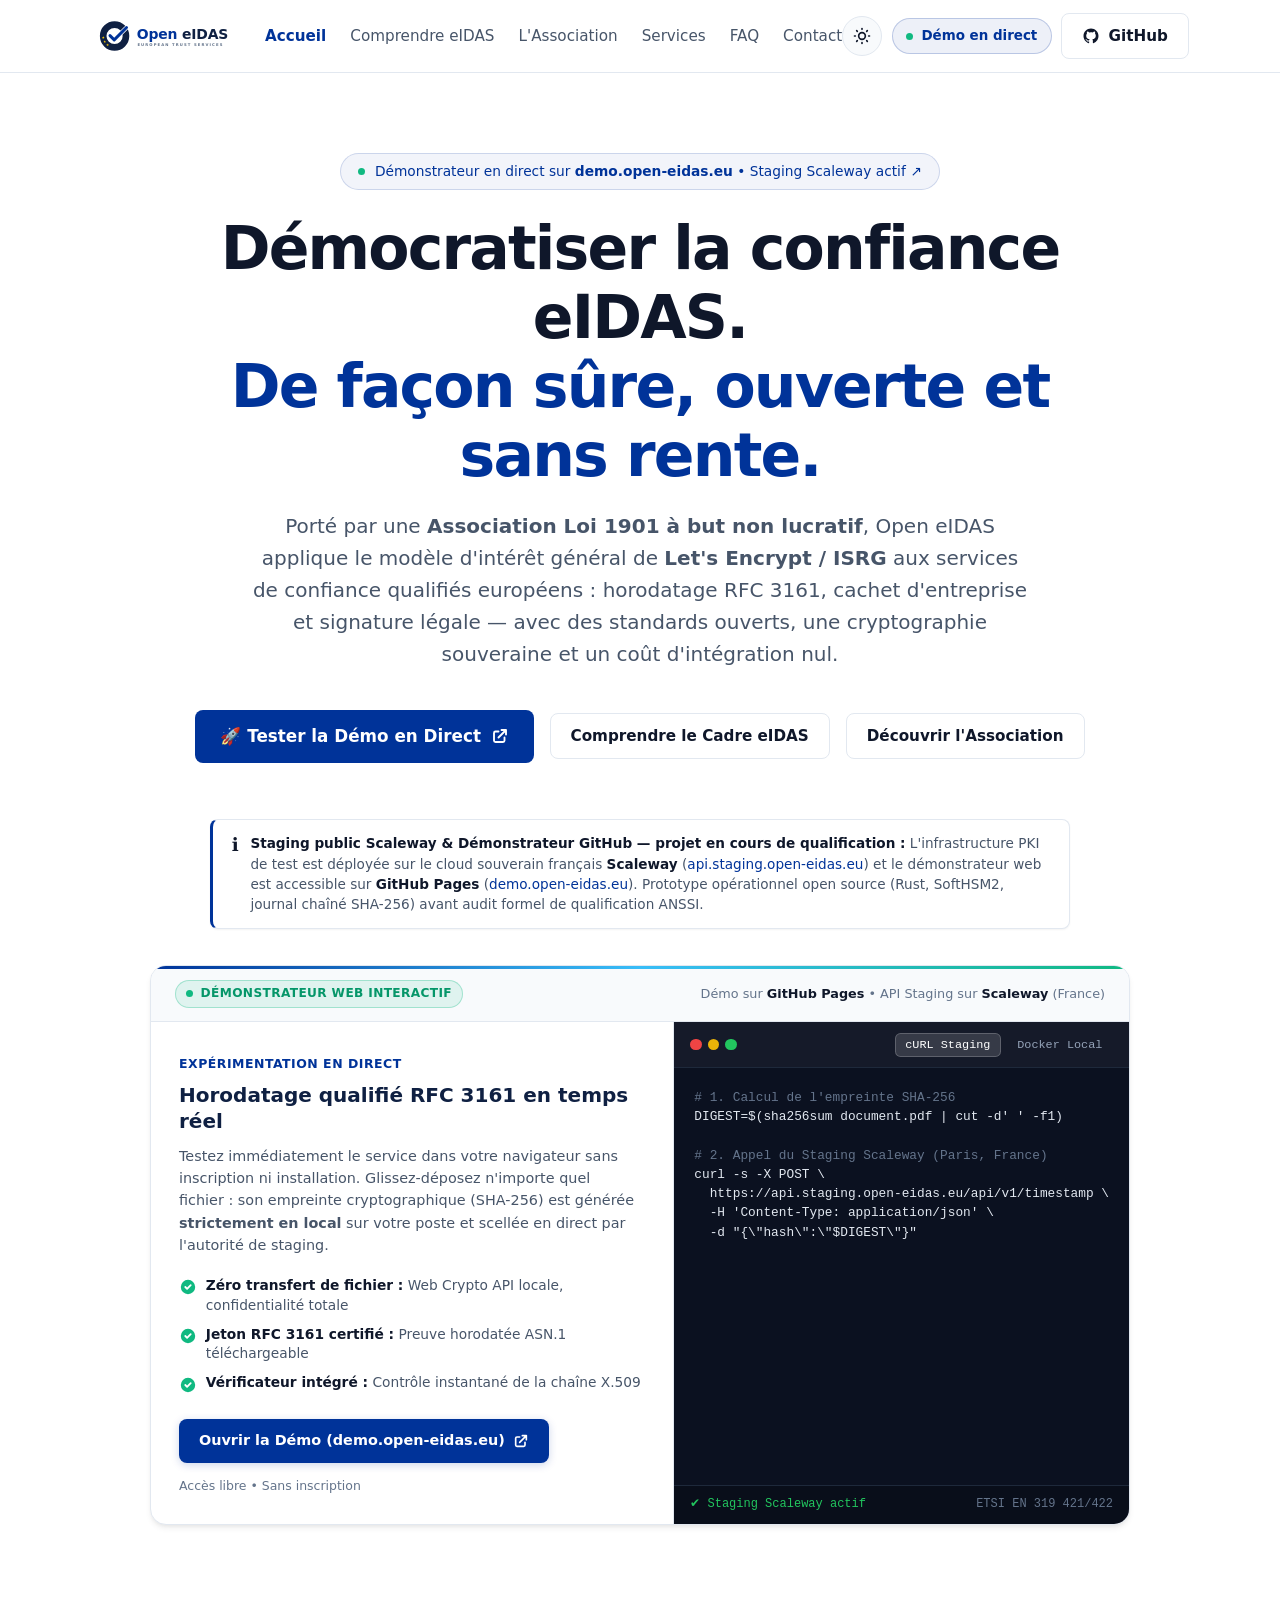
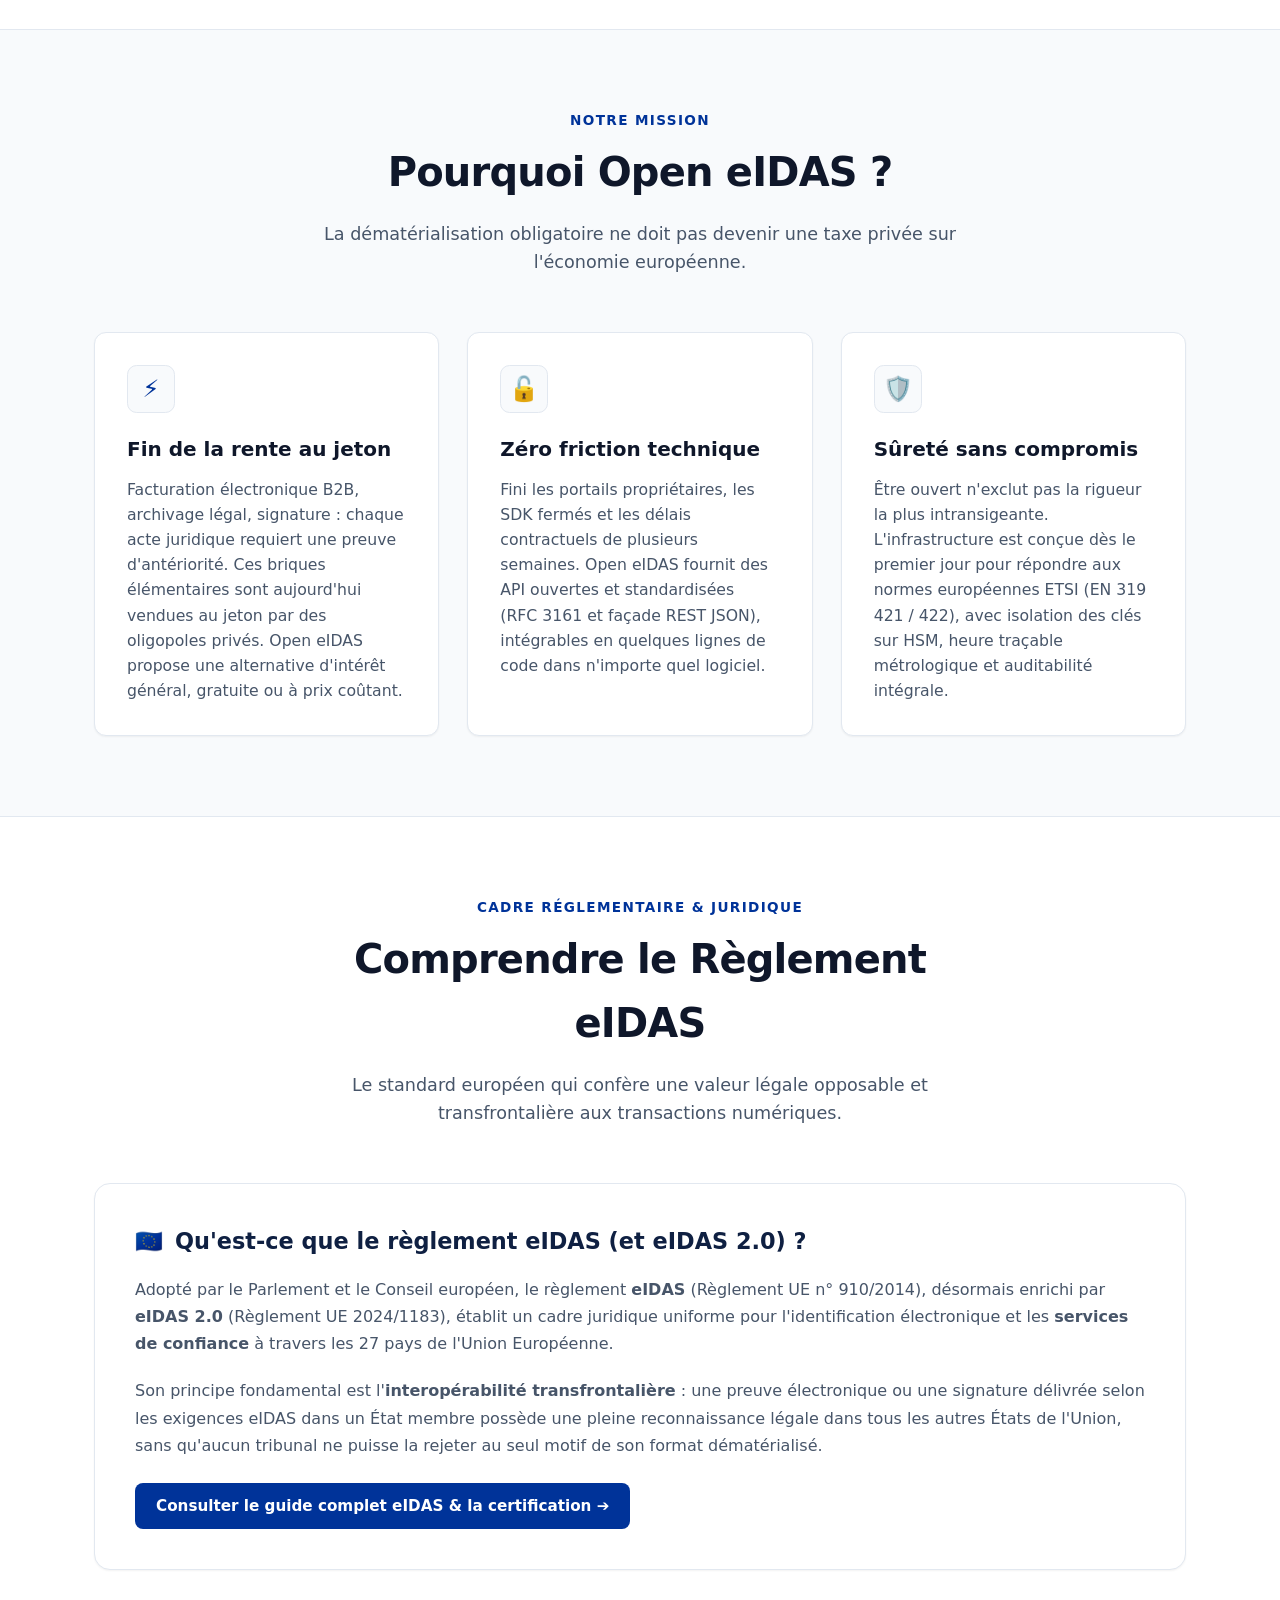
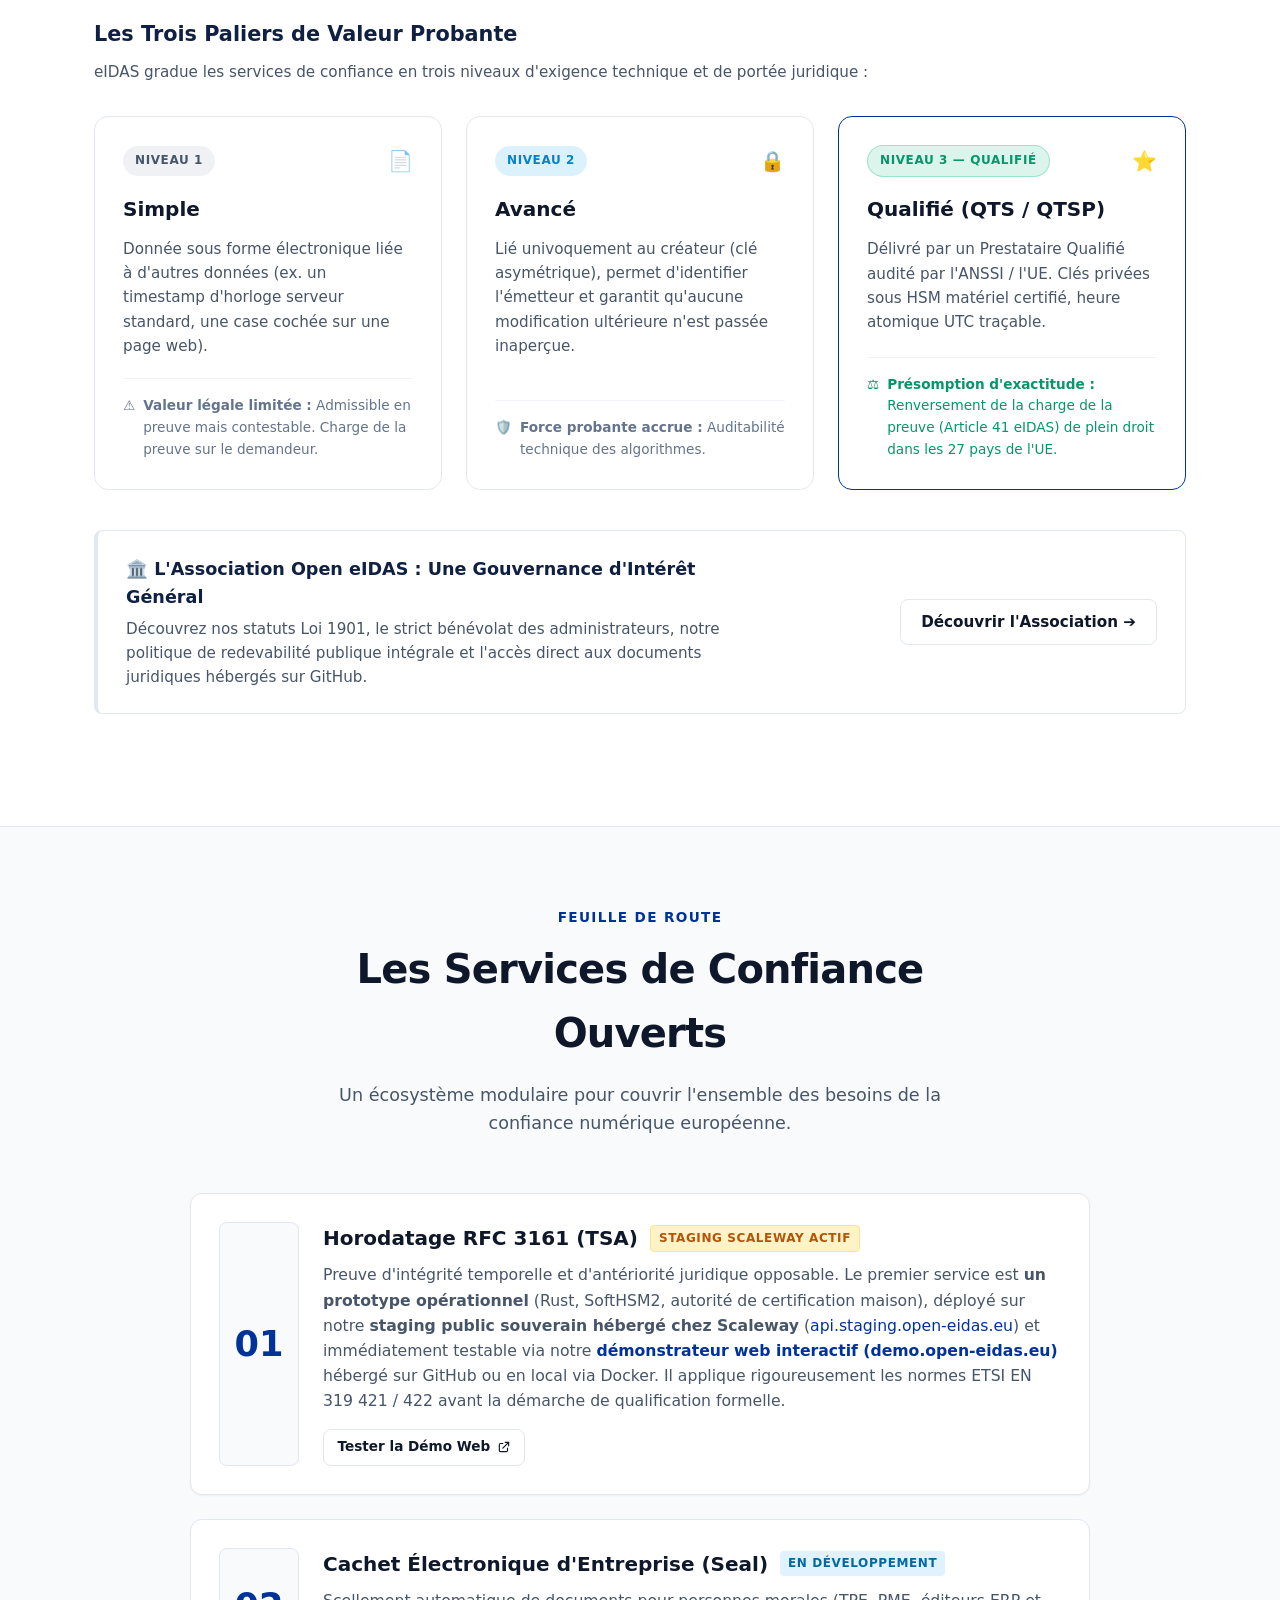
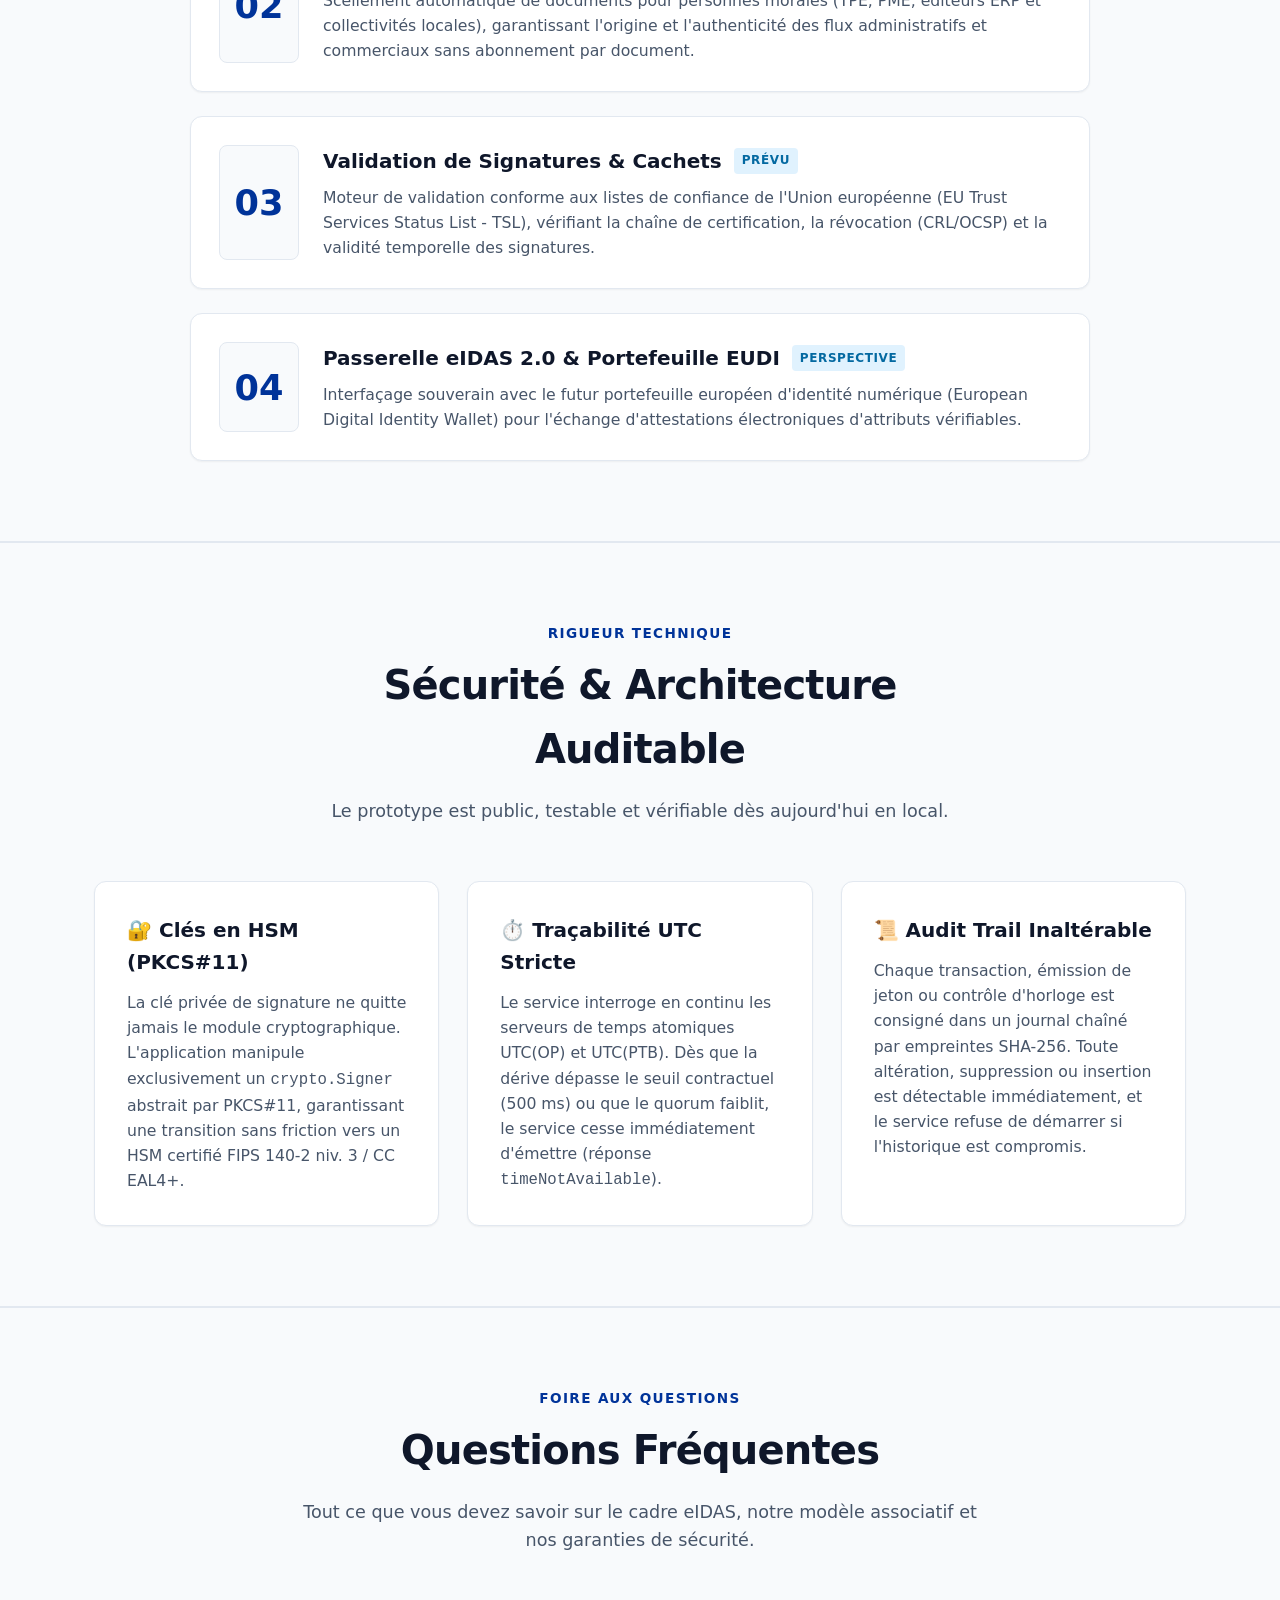
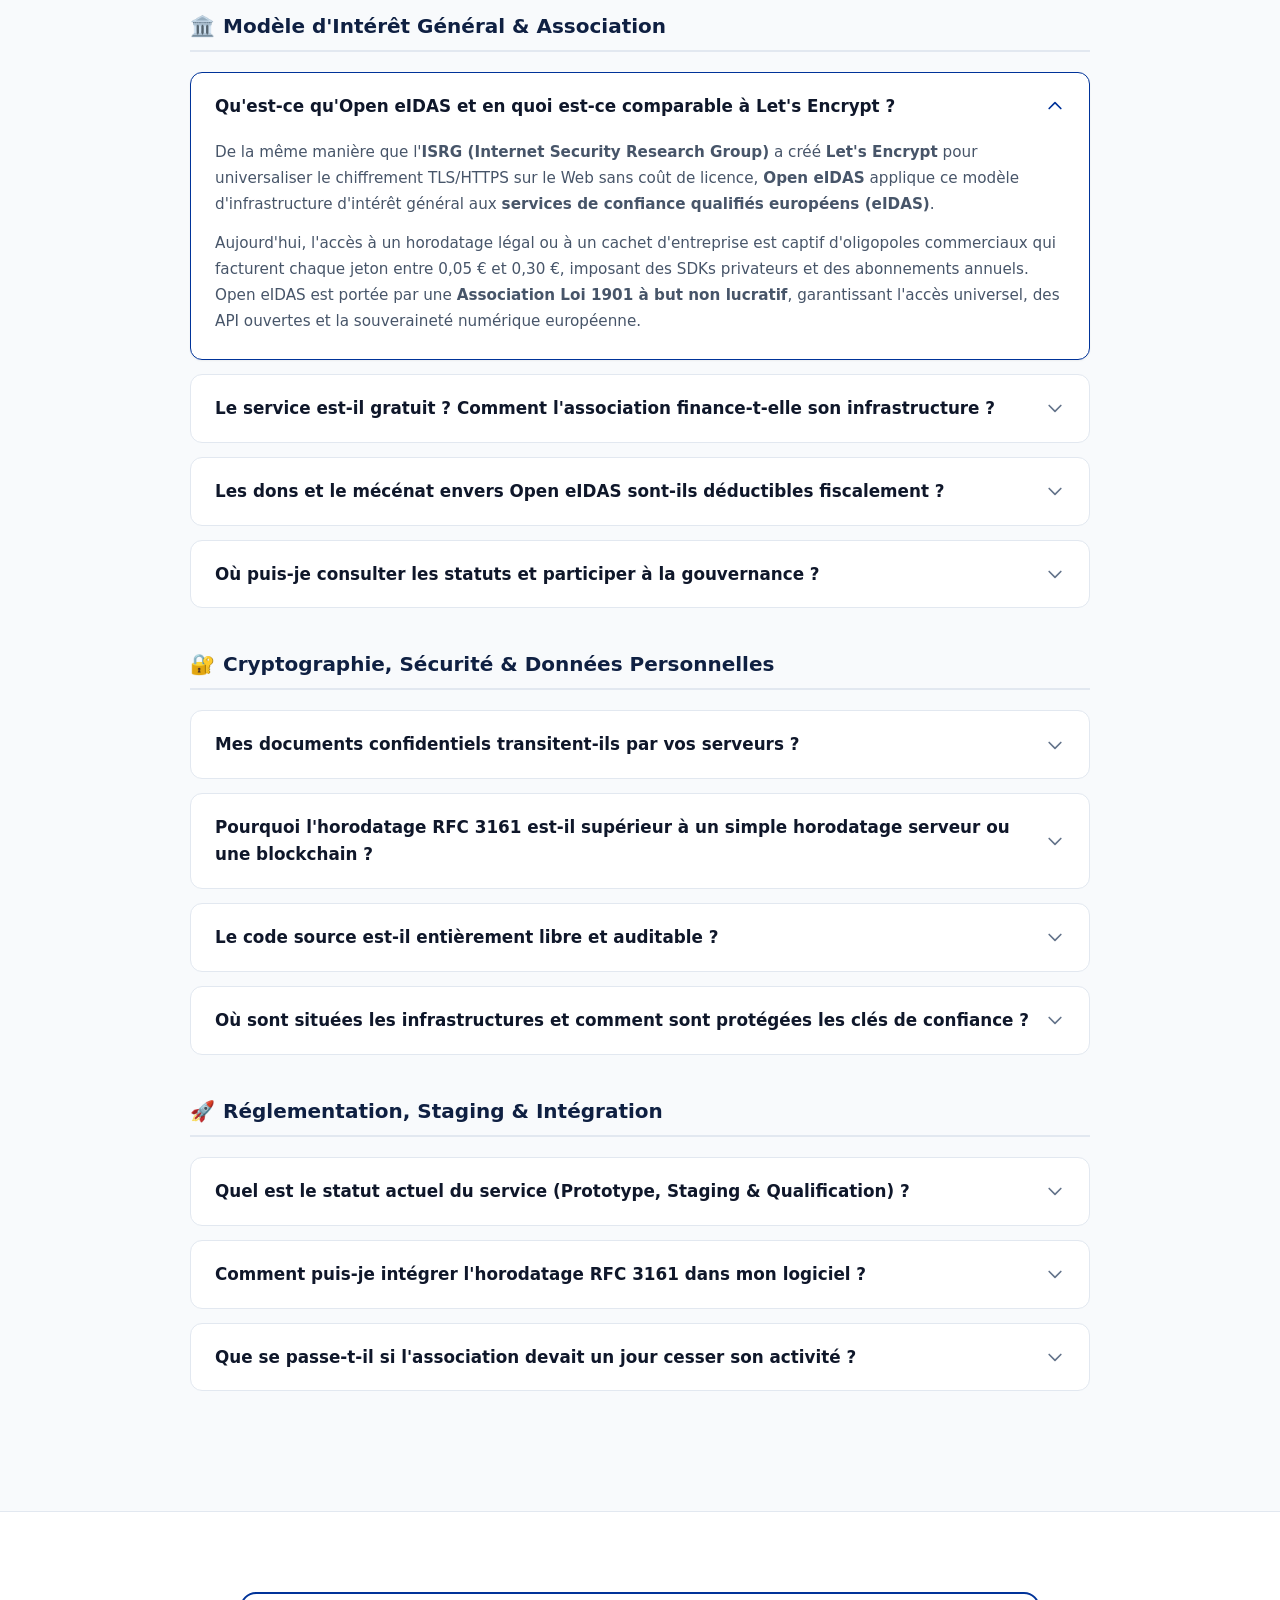
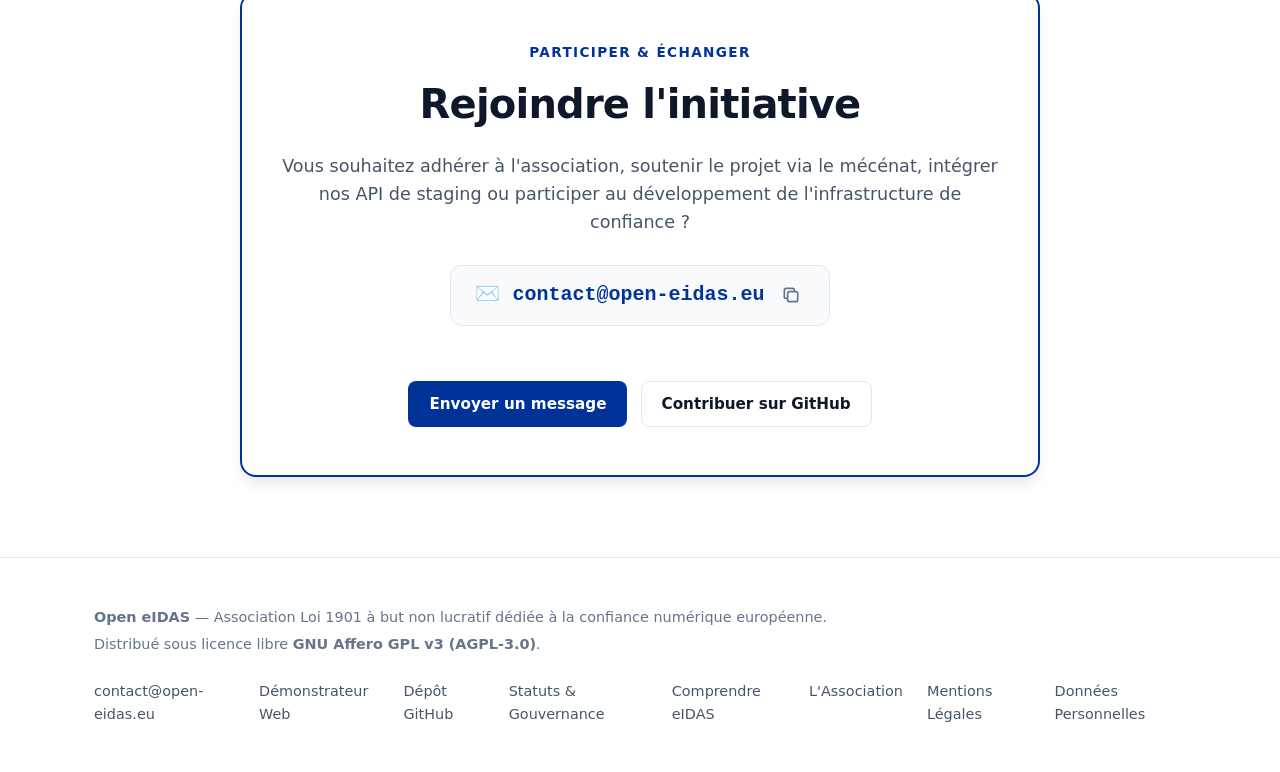
==== commit 48a882ac: "fix(ui): improve responsive layout, header navigation and showcase design - Modernize hero section w" ====
--- a/index.html
+++ b/index.html
@@ -48,7 +48,6 @@
           <li><a href="eidas.html" class="nav-link">Comprendre eIDAS</a></li>
           <li><a href="association.html" class="nav-link">L'Association</a></li>
           <li><a href="#services" class="nav-link">Services</a></li>
-          <li><a href="https://demo.open-eidas.eu" target="_blank" rel="noopener noreferrer" class="nav-link" style="color: var(--brand-blue); font-weight: 600;">Démo ↗</a></li>
           <li><a href="#faq" class="nav-link">FAQ</a></li>
           <li><a href="#contact" class="nav-link">Contact</a></li>
         </ul>
@@ -93,7 +92,6 @@
       <div class="container mobile-nav-inner">
         <ul class="mobile-nav-links">
           <li><a href="index.html" class="mobile-nav-link active" aria-current="page">Accueil</a></li>
-          <li><a href="https://demo.open-eidas.eu" target="_blank" rel="noopener noreferrer" class="mobile-nav-link" style="color: var(--brand-blue); font-weight: 600;">🚀 Démo en direct (demo.open-eidas.eu) ↗</a></li>
           <li><a href="eidas.html" class="mobile-nav-link">Comprendre eIDAS</a></li>
           <li><a href="association.html" class="mobile-nav-link">L'Association</a></li>
           <li><a href="#services" class="mobile-nav-link">Services</a></li>
@@ -120,10 +118,10 @@
     <!-- Hero Section -->
     <section class="hero">
       <div class="container">
-        <div class="hero-badge">
+        <a href="https://demo.open-eidas.eu" target="_blank" rel="noopener noreferrer" class="hero-badge">
           <span class="nav-demo-pulse"></span>
-          <span>Démonstrateur en direct disponible sur <a href="https://demo.open-eidas.eu" target="_blank" rel="noopener noreferrer" style="color: inherit; text-decoration: underline; font-weight: 700;">demo.open-eidas.eu</a> &bull; Staging PKI Scaleway actif</span>
-        </div>
+          <span>Démonstrateur en direct sur <strong>demo.open-eidas.eu</strong> &bull; Staging Scaleway actif ↗</span>
+        </a>
 
         <h1 class="hero-title">
           Démocratiser la confiance eIDAS.<br>
@@ -134,115 +132,108 @@
           Porté par une <strong>Association Loi&nbsp;1901 à but non lucratif</strong>, Open&nbsp;eIDAS applique le modèle d'intérêt général de <strong>Let's Encrypt / ISRG</strong> aux services de confiance qualifiés européens&nbsp;: horodatage RFC&nbsp;3161, cachet d'entreprise et signature légale&nbsp;— avec des standards ouverts, une cryptographie souveraine et un coût d'intégration nul.
         </p>
 
+        <div class="hero-cta-group">
+          <a href="https://demo.open-eidas.eu" target="_blank" rel="noopener noreferrer" class="btn btn-primary" style="gap: 0.6rem; font-size: 1.05rem; padding: 0.75rem 1.5rem;">
+            <span>🚀 Tester la Démo en Direct</span>
+            <svg width="18" height="18" viewBox="0 0 24 24" fill="none" stroke="currentColor" stroke-width="2.5"><path stroke-linecap="round" stroke-linejoin="round" d="M10 6H6a2 2 0 00-2 2v10a2 2 0 002 2h10a2 2 0 002-2v-4M14 4h6m0 0v6m0-6L10 14"/></svg>
+          </a>
+          <a href="eidas.html" class="btn btn-outline">Comprendre le Cadre eIDAS</a>
+          <a href="association.html" class="btn btn-outline">Découvrir l'Association</a>
+        </div>
+
         <!-- Staging Transparency Banner -->
         <div class="staging-banner" role="status">
           <span class="staging-banner-icon">ℹ️</span>
           <div class="staging-banner-content">
-            <strong>Staging public Scaleway &amp; Démonstrateur GitHub&nbsp;— projet en cours de qualification&nbsp;:</strong> L'infrastructure PKI de test est déployée sur le cloud souverain français <strong>Scaleway</strong> et interrogeable via son API publique (<a href="https://api.staging.open-eidas.eu" target="_blank" rel="noopener noreferrer">api.staging.open-eidas.eu</a>). L'application cliente de démonstration est hébergée sur <strong>GitHub Pages</strong> et accessible directement sur <a href="https://demo.open-eidas.eu" target="_blank" rel="noopener noreferrer">demo.open-eidas.eu</a>. Le code source est un <strong>prototype opérationnel open source</strong> pleinement fonctionnel (Rust, SoftHSM2, autorité de certification maison, journal chaîné SHA-256), testable en ligne comme en local. L'audit de qualification eIDAS / ANSSI reste à mener avant toute mise en production certifiée.
-          </div>
-        </div>
-
-        <div class="hero-cta-group">
-          <a href="https://demo.open-eidas.eu" target="_blank" rel="noopener noreferrer" class="btn btn-primary" style="gap: 0.6rem; font-size: 1.05rem; padding: 0.75rem 1.5rem;">
-            <span>🚀 Tester la Démo en Ligne</span>
-            <svg width="18" height="18" viewBox="0 0 24 24" fill="none" stroke="currentColor" stroke-width="2.5"><path stroke-linecap="round" stroke-linejoin="round" d="M10 6H6a2 2 0 00-2 2v10a2 2 0 002 2h10a2 2 0 002-2v-4M14 4h6m0 0v6m0-6L10 14"/></svg>
-          </a>
-          <a href="eidas.html" class="btn btn-outline">Comprendre le Cadre eIDAS</a>
-          <a href="association.html" class="btn btn-outline">Découvrir l'Association</a>
-        </div>
-
-        <!-- Interactive Demo Feature Card -->
-        <div class="demo-showcase-card">
-          <div class="demo-showcase-header">
-            <div class="demo-live-badge">
-              <span class="demo-pulse-dot"></span>
-              <span>Démonstrateur Web Interactif</span>
-            </div>
-            <div class="demo-showcase-infra">
-              Démo hébergée sur <strong>GitHub Pages</strong> &bull; API Staging hébergée sur <strong>Scaleway</strong> (France)
-            </div>
-          </div>
-          <div class="demo-showcase-body">
-            <h3 class="demo-showcase-title">Expérimentez l'horodatage qualifié RFC&nbsp;3161 en temps réel</h3>
-            <p class="demo-showcase-desc">
-              Testez immédiatement le service dans votre navigateur sans installation ni création de compte. Glissez-déposez n'importe quel fichier&nbsp;: son empreinte cryptographique (SHA-256) est générée <strong>strictement en local</strong> sur votre poste et scellée en direct par notre autorité d'horodatage de staging.
-            </p>
-            <div class="demo-showcase-features">
-              <div class="demo-feature-item">
-                <svg width="18" height="18" viewBox="0 0 20 20" fill="currentColor">
-                  <path fill-rule="evenodd" d="M10 18a8 8 0 100-16 8 8 0 000 16zm3.707-9.293a1 1 0 00-1.414-1.414L9 10.586 7.707 9.293a1 1 0 00-1.414 1.414l2 2a1 1 0 001.414 0l4-4z" clip-rule="evenodd"/>
-                </svg>
-                <span><strong>Zéro transfert de fichier&nbsp;:</strong> Traitement 100&nbsp;% local dans le navigateur (Web Crypto API)</span>
+            <strong>Staging public Scaleway &amp; Démonstrateur GitHub&nbsp;— projet en cours de qualification&nbsp;:</strong> L'infrastructure PKI de test est déployée sur le cloud souverain français <strong>Scaleway</strong> (<a href="https://api.staging.open-eidas.eu" target="_blank" rel="noopener noreferrer">api.staging.open-eidas.eu</a>) et le démonstrateur web est accessible sur <strong>GitHub Pages</strong> (<a href="https://demo.open-eidas.eu" target="_blank" rel="noopener noreferrer">demo.open-eidas.eu</a>). Prototype opérationnel open source (Rust, SoftHSM2, journal chaîné SHA-256) avant audit formel de qualification ANSSI.
+          </div>
+        </div>
+
+        <!-- Unified Interactive Showcase -->
+        <div class="hero-showcase">
+          <div class="showcase-header">
+            <div class="showcase-header-left">
+              <span class="showcase-live-pill">
+                <span class="nav-demo-pulse"></span>
+                <span>Démonstrateur Web Interactif</span>
+              </span>
+            </div>
+            <div class="showcase-header-meta">
+              Démo sur <strong>GitHub Pages</strong> &bull; API Staging sur <strong>Scaleway</strong> (France)
+            </div>
+          </div>
+
+          <div class="showcase-grid">
+            <!-- Left Column: Web Demo Highlight -->
+            <div class="showcase-col-web">
+              <div>
+                <span class="showcase-badge">Expérimentation en direct</span>
+                <h3 class="showcase-title">Horodatage qualifié RFC&nbsp;3161 en temps réel</h3>
+                <p class="showcase-desc">
+                  Testez immédiatement le service dans votre navigateur sans inscription ni installation. Glissez-déposez n'importe quel fichier&nbsp;: son empreinte cryptographique (SHA-256) est générée <strong>strictement en local</strong> sur votre poste et scellée en direct par l'autorité de staging.
+                </p>
+                <div class="showcase-features">
+                  <div class="showcase-feature">
+                    <svg width="18" height="18" viewBox="0 0 20 20" fill="currentColor"><path fill-rule="evenodd" d="M10 18a8 8 0 100-16 8 8 0 000 16zm3.707-9.293a1 1 0 00-1.414-1.414L9 10.586 7.707 9.293a1 1 0 00-1.414 1.414l2 2a1 1 0 001.414 0l4-4z" clip-rule="evenodd"/></svg>
+                    <span><strong>Zéro transfert de fichier&nbsp;:</strong> Web Crypto API locale, confidentialité totale</span>
+                  </div>
+                  <div class="showcase-feature">
+                    <svg width="18" height="18" viewBox="0 0 20 20" fill="currentColor"><path fill-rule="evenodd" d="M10 18a8 8 0 100-16 8 8 0 000 16zm3.707-9.293a1 1 0 00-1.414-1.414L9 10.586 7.707 9.293a1 1 0 00-1.414 1.414l2 2a1 1 0 001.414 0l4-4z" clip-rule="evenodd"/></svg>
+                    <span><strong>Jeton RFC&nbsp;3161 certifié&nbsp;:</strong> Preuve horodatée ASN.1 téléchargeable</span>
+                  </div>
+                  <div class="showcase-feature">
+                    <svg width="18" height="20" viewBox="0 0 20 20" fill="currentColor"><path fill-rule="evenodd" d="M10 18a8 8 0 100-16 8 8 0 000 16zm3.707-9.293a1 1 0 00-1.414-1.414L9 10.586 7.707 9.293a1 1 0 00-1.414 1.414l2 2a1 1 0 001.414 0l4-4z" clip-rule="evenodd"/></svg>
+                    <span><strong>Vérificateur intégré&nbsp;:</strong> Contrôle instantané de la chaîne X.509</span>
+                  </div>
+                </div>
               </div>
-              <div class="demo-feature-item">
-                <svg width="18" height="18" viewBox="0 0 20 20" fill="currentColor">
-                  <path fill-rule="evenodd" d="M10 18a8 8 0 100-16 8 8 0 000 16zm3.707-9.293a1 1 0 00-1.414-1.414L9 10.586 7.707 9.293a1 1 0 00-1.414 1.414l2 2a1 1 0 001.414 0l4-4z" clip-rule="evenodd"/>
-                </svg>
-                <span><strong>Jeton RFC&nbsp;3161 certifié&nbsp;:</strong> Téléchargement du jeton ASN.1 et preuve d'antériorité</span>
+              <div class="showcase-actions">
+                <a href="https://demo.open-eidas.eu" target="_blank" rel="noopener noreferrer" class="showcase-btn-primary">
+                  <span>Ouvrir la Démo (demo.open-eidas.eu)</span>
+                  <svg width="16" height="16" viewBox="0 0 24 24" fill="none" stroke="currentColor" stroke-width="2.5"><path stroke-linecap="round" stroke-linejoin="round" d="M10 6H6a2 2 0 00-2 2v10a2 2 0 002 2h10a2 2 0 002-2v-4M14 4h6m0 0v6m0-6L10 14"/></svg>
+                </a>
+                <span class="showcase-actions-note">Accès libre &bull; Sans inscription</span>
               </div>
-              <div class="demo-feature-item">
-                <svg width="18" height="20" viewBox="0 0 20 20" fill="currentColor">
-                  <path fill-rule="evenodd" d="M10 18a8 8 0 100-16 8 8 0 000 16zm3.707-9.293a1 1 0 00-1.414-1.414L9 10.586 7.707 9.293a1 1 0 00-1.414 1.414l2 2a1 1 0 001.414 0l4-4z" clip-rule="evenodd"/>
-                </svg>
-                <span><strong>Vérificateur intégré&nbsp;:</strong> Contrôle instantané de la signature et de la chaîne de confiance</span>
+            </div>
+
+            <!-- Right Column: Interactive Terminal -->
+            <div class="showcase-col-terminal">
+              <div class="showcase-terminal-header">
+                <div class="terminal-dots">
+                  <span class="dot dot-red"></span>
+                  <span class="dot dot-yellow"></span>
+                  <span class="dot dot-green"></span>
+                </div>
+                <div class="showcase-terminal-tabs">
+                  <button type="button" class="showcase-tab-btn active" data-term="staging">cURL Staging</button>
+                  <button type="button" class="showcase-tab-btn" data-term="docker">Docker Local</button>
+                </div>
               </div>
-            </div>
-            <div class="demo-showcase-actions">
-              <a href="https://demo.open-eidas.eu" target="_blank" rel="noopener noreferrer" class="btn btn-primary demo-btn-main">
-                <span>Lancer le Démonstrateur (demo.open-eidas.eu)</span>
-                <svg width="18" height="18" viewBox="0 0 24 24" fill="none" stroke="currentColor" stroke-width="2.5"><path stroke-linecap="round" stroke-linejoin="round" d="M10 6H6a2 2 0 00-2 2v10a2 2 0 002 2h10a2 2 0 002-2v-4M14 4h6m0 0v6m0-6L10 14"/></svg>
-              </a>
-              <div class="demo-link-meta">
-                <svg width="16" height="16" fill="none" stroke="currentColor" viewBox="0 0 24 24" stroke-width="2">
-                  <path stroke-linecap="round" stroke-linejoin="round" d="M13 16h-1v-4h-1m1-4h.01M21 12a9 9 0 11-18 0 9 9 0 0118 0z" />
-                </svg>
-                <span>Accès libre &bull; Aucune inscription requise</span>
+              <div class="showcase-terminal-body" id="code-staging">
+                <pre><code><span style="color:#64748b;"># 1. Calcul de l'empreinte SHA-256</span>
+DIGEST=$(sha256sum document.pdf | cut -d' ' -f1)
+
+<span style="color:#64748b;"># 2. Appel du Staging Scaleway (Paris, France)</span>
+curl -s -X POST \
+  https://api.staging.open-eidas.eu/api/v1/timestamp \
+  -H 'Content-Type: application/json' \
+  -d "{\"hash\":\"$DIGEST\"}"</code></pre>
               </div>
-            </div>
-          </div>
-        </div>
-
-        <!-- Terminal Card / Live staging demo -->
-        <div class="terminal-card">
-          <div class="terminal-header">
-            <div class="terminal-dots">
-              <span class="dot dot-red"></span>
-              <span class="dot dot-yellow"></span>
-              <span class="dot dot-green"></span>
-            </div>
-            <span class="terminal-title">test-staging-scaleway.sh</span>
-          </div>
-          <div class="terminal-body">
-            <pre><code><span style="color:#64748b;"># Calculer le hash d'un document et obtenir un jeton d'horodatage RFC 3161
-# — sur le staging public souverain Scaleway (api.staging.open-eidas.eu)</span>
-DIGEST=$(sha256sum document.pdf | cut -d' ' -f1)
-curl -s -X POST https://api.staging.open-eidas.eu/api/v1/timestamp \
-     -H 'Content-Type: application/json' \
-     -d "{\"hash\":\"$DIGEST\"}"
-
-<span style="color:#eab308;">✔ Jeton émis (staging Scaleway) — Pile cryptographique opérationnelle (HSM + UTC)</span></code></pre>
-          </div>
-        </div>
-
-        <!-- Terminal Card / Local Prototype demo -->
-        <div class="terminal-card" style="margin-top: 1rem;">
-          <div class="terminal-header">
-            <div class="terminal-dots">
-              <span class="dot dot-red"></span>
-              <span class="dot dot-yellow"></span>
-              <span class="dot dot-green"></span>
-            </div>
-            <span class="terminal-title">test-prototype-local.sh</span>
-          </div>
-          <div class="terminal-body">
-            <pre><code><span style="color:#64748b;"># Ou en local via Docker (SoftHSM2 + autorité de certification maison)</span>
-git clone https://github.com/open-eidas/open-eidas.git &amp;&amp; cd open-eidas
-docker compose up -d
-
-DIGEST=$(sha256sum document.pdf | cut -d' ' -f1)
+              <div class="showcase-terminal-body" id="code-docker" style="display: none;">
+                <pre><code><span style="color:#64748b;"># Déploiement local (SoftHSM2 + CA maison)</span>
+git clone https://github.com/open-eidas/open-eidas.git
+cd open-eidas &amp;&amp; docker compose up -d
+
+<span style="color:#64748b;"># Test sur votre instance locale</span>
 curl -s -X POST http://localhost:8318/api/v1/timestamp \
-     -H 'Content-Type: application/json' \
-     -d "{\"hash\":\"$DIGEST\"}"</code></pre>
+  -H 'Content-Type: application/json' \
+  -d "{\"hash\":\"$(sha256sum doc.pdf | cut -d' ' -f1)\"}"</code></pre>
+              </div>
+              <div class="showcase-terminal-footer">
+                <span class="status-green">✔ Staging Scaleway actif</span>
+                <span style="color: #64748b;">ETSI EN 319 421/422</span>
+              </div>
+            </div>
           </div>
         </div>
       </div>
@@ -403,7 +394,7 @@
             <div class="service-content">
               <h3>
                 Horodatage RFC&nbsp;3161 (TSA)
-                <span class="service-status status-staging">Staging Scaleway en ligne &bull; Démo web disponible</span>
+                <span class="service-status status-staging">Staging Scaleway actif</span>
               </h3>
               <p class="card-desc">
                 Preuve d'intégrité temporelle et d'antériorité juridique opposable. Le premier service est <strong>un prototype opérationnel</strong> (Rust, SoftHSM2, autorité de certification maison), déployé sur notre <strong>staging public souverain hébergé chez Scaleway</strong> (<a href="https://api.staging.open-eidas.eu" target="_blank" rel="noopener noreferrer">api.staging.open-eidas.eu</a>) et immédiatement testable via notre <strong><a href="https://demo.open-eidas.eu" target="_blank" rel="noopener noreferrer">démonstrateur web interactif (demo.open-eidas.eu)</a></strong> hébergé sur GitHub ou en local via Docker. Il applique rigoureusement les normes ETSI EN 319 421 / 422 avant la démarche de qualification formelle.
--- a/style.css
+++ b/style.css
@@ -100,6 +100,7 @@
 }
 
 html {
+  overflow-x: hidden;
   scroll-behavior: smooth;
   font-family: var(--font-sans);
   line-height: 1.6;
@@ -109,6 +110,7 @@
 }
 
 body {
+  overflow-x: hidden;
   min-height: 100vh;
   display: flex;
   flex-direction: column;
@@ -202,7 +204,7 @@
 .nav-links {
   display: flex;
   align-items: center;
-  gap: 2rem;
+  gap: 1.5rem;
   list-style: none;
 }
 
@@ -212,6 +214,7 @@
   color: var(--text-muted);
   text-decoration: none !important;
   transition: color 0.15s ease;
+  white-space: nowrap;
 }
 
 .nav-link:hover {
@@ -221,28 +224,43 @@
 .nav-actions {
   display: flex;
   align-items: center;
-  gap: 0.75rem;
+  gap: 0.6rem;
 }
 
 /* Nav Demo Button */
 .nav-demo-btn {
   display: inline-flex;
   align-items: center;
-  gap: 0.45rem;
-  font-size: 0.88rem;
+  gap: 0.5rem;
+  font-size: 0.84rem;
   font-weight: 600;
-  padding: 0.45rem 0.85rem;
-  border-radius: 0.5rem;
+  padding: 0.4rem 0.85rem;
+  border-radius: 9999px;
+  background-color: rgba(0, 51, 153, 0.07);
+  color: var(--brand-blue) !important;
+  border: 1px solid rgba(0, 51, 153, 0.22);
+  transition: all 0.2s ease;
+  white-space: nowrap;
+  text-decoration: none !important;
+}
+
+.nav-demo-btn:hover {
   background-color: var(--brand-blue);
   color: #ffffff !important;
-  border: 1px solid transparent;
-  transition: all 0.15s ease;
-  white-space: nowrap;
-}
-
-.nav-demo-btn:hover {
-  background-color: var(--brand-blue-hover);
+  border-color: var(--brand-blue);
   transform: translateY(-1px);
+  box-shadow: 0 2px 8px rgba(0, 51, 153, 0.25);
+}
+
+[data-theme="dark"] .nav-demo-btn {
+  background-color: rgba(79, 142, 247, 0.12);
+  color: #93c5fd !important;
+  border-color: rgba(79, 142, 247, 0.3);
+}
+
+[data-theme="dark"] .nav-demo-btn:hover {
+  background-color: var(--brand-blue);
+  color: #ffffff !important;
 }
 
 .nav-demo-pulse {
@@ -252,6 +270,7 @@
   background-color: #10b981;
   box-shadow: 0 0 0 0 rgba(16, 185, 129, 0.7);
   animation: pulse-green 2s infinite;
+  flex-shrink: 0;
 }
 
 @keyframes pulse-green {
@@ -388,15 +407,35 @@
 .hero-badge {
   display: inline-flex;
   align-items: center;
-  gap: 0.5rem;
-  padding: 0.35rem 0.85rem;
+  gap: 0.6rem;
+  padding: 0.4rem 1.1rem;
   border-radius: 9999px;
-  background-color: var(--badge-gold-bg);
-  border: 1px solid var(--badge-gold-border);
-  color: var(--brand-gold);
-  font-size: 0.85rem;
-  font-weight: 600;
+  background-color: rgba(0, 51, 153, 0.05);
+  border: 1px solid rgba(0, 51, 153, 0.16);
+  color: var(--brand-blue);
+  font-size: 0.86rem;
+  font-weight: 500;
   margin-bottom: 1.5rem;
+  text-decoration: none !important;
+  transition: all 0.2s ease;
+  max-width: 100%;
+}
+
+.hero-badge:hover {
+  background-color: rgba(0, 51, 153, 0.1);
+  border-color: var(--brand-blue);
+  transform: translateY(-1px);
+}
+
+[data-theme="dark"] .hero-badge {
+  background-color: rgba(79, 142, 247, 0.1);
+  border-color: rgba(79, 142, 247, 0.25);
+  color: #93c5fd;
+}
+
+[data-theme="dark"] .hero-badge:hover {
+  background-color: rgba(79, 142, 247, 0.18);
+  border-color: #93c5fd;
 }
 
 .hero-title {
@@ -667,45 +706,44 @@
 
 /* Staging Notice Banner */
 .staging-banner {
-  background-color: var(--bg-card);
-  border: 1px solid var(--badge-gold-border);
-  border-left: 4px solid #f59e0b;
+  background-color: var(--bg-surface);
+  border: 1px solid var(--border-color);
+  border-left: 3px solid var(--brand-blue);
   border-radius: 0.5rem;
-  padding: 1rem 1.25rem;
-  margin: 1.5rem auto 2.5rem;
-  max-width: 820px;
+  padding: 0.85rem 1.15rem;
+  margin: 0 auto 2.25rem;
+  max-width: 860px;
   text-align: left;
   display: flex;
   align-items: flex-start;
-  gap: 0.85rem;
+  gap: 0.75rem;
   box-shadow: var(--shadow-sm);
 }
 
 .staging-banner-icon {
-  font-size: 1.35rem;
+  font-size: 1.15rem;
   line-height: 1;
   flex-shrink: 0;
-  margin-top: 0.1rem;
+  margin-top: 0.15rem;
 }
 
 .staging-banner-content {
-  font-size: 0.92rem;
+  font-size: 0.85rem;
   color: var(--text-muted);
-  line-height: 1.55;
+  line-height: 1.5;
 }
 
 .staging-banner-content strong {
   color: var(--text-main);
 }
 
-/* Interactive Demo Showcase Card */
-.demo-showcase-card {
-  max-width: 820px;
+/* Hero Unified Showcase Component */
+.hero-showcase {
+  max-width: 980px;
   margin: 0 auto 2.5rem;
   background-color: var(--bg-card);
   border: 1px solid var(--border-color);
   border-radius: 1rem;
-  padding: 2rem 2.25rem;
   box-shadow: var(--shadow-md);
   text-align: left;
   position: relative;
@@ -713,145 +751,241 @@
   transition: border-color 0.2s ease, box-shadow 0.2s ease;
 }
 
-.demo-showcase-card::before {
+.hero-showcase::before {
   content: "";
   position: absolute;
   top: 0;
   left: 0;
   right: 0;
-  height: 4px;
+  height: 3px;
   background: linear-gradient(90deg, var(--brand-blue) 0%, #38bdf8 50%, #10b981 100%);
 }
 
-.demo-showcase-card:hover {
-  border-color: var(--brand-blue);
+.hero-showcase:hover {
+  border-color: rgba(0, 51, 153, 0.35);
   box-shadow: var(--shadow-lg);
 }
 
-.demo-showcase-header {
+.showcase-header {
   display: flex;
   justify-content: space-between;
   align-items: center;
   flex-wrap: wrap;
   gap: 0.75rem;
-  margin-bottom: 1.25rem;
-}
-
-.demo-live-badge {
+  padding: 0.85rem 1.5rem;
+  background-color: var(--bg-subtle);
+  border-bottom: 1px solid var(--border-color);
+}
+
+.showcase-header-left {
+  display: flex;
+  align-items: center;
+  gap: 0.6rem;
+}
+
+.showcase-live-pill {
   display: inline-flex;
   align-items: center;
-  gap: 0.5rem;
-  padding: 0.3rem 0.75rem;
+  gap: 0.45rem;
+  padding: 0.2rem 0.65rem;
   border-radius: 9999px;
   background-color: rgba(16, 185, 129, 0.1);
   border: 1px solid rgba(16, 185, 129, 0.3);
   color: #059669;
-  font-size: 0.82rem;
+  font-size: 0.76rem;
   font-weight: 700;
+  letter-spacing: 0.03em;
   text-transform: uppercase;
-  letter-spacing: 0.04em;
-}
-
-[data-theme="dark"] .demo-live-badge {
+}
+
+[data-theme="dark"] .showcase-live-pill {
   background-color: rgba(16, 185, 129, 0.15);
   border-color: rgba(16, 185, 129, 0.4);
   color: #34d399;
 }
 
-.demo-pulse-dot {
-  width: 8px;
-  height: 8px;
-  border-radius: 50%;
-  background-color: #10b981;
-  box-shadow: 0 0 0 0 rgba(16, 185, 129, 0.7);
-  animation: pulse-green 2s infinite;
-}
-
-.demo-showcase-infra {
-  font-size: 0.84rem;
+.showcase-header-meta {
+  font-size: 0.8rem;
   color: var(--text-subtle);
 }
 
-.demo-showcase-infra strong {
+.showcase-header-meta strong {
   color: var(--text-main);
 }
 
-.demo-showcase-title {
-  font-size: 1.45rem;
+.showcase-grid {
+  display: grid;
+  grid-template-columns: 1.1fr 0.9fr;
+}
+
+.showcase-col-web {
+  padding: 1.75rem;
+  display: flex;
+  flex-direction: column;
+  justify-content: space-between;
+}
+
+.showcase-badge {
+  display: inline-block;
+  font-size: 0.78rem;
+  font-weight: 700;
+  color: var(--brand-blue);
+  text-transform: uppercase;
+  letter-spacing: 0.04em;
+  margin-bottom: 0.5rem;
+}
+
+.showcase-title {
+  font-size: 1.25rem;
   font-weight: 800;
   color: var(--brand-navy);
-  margin-bottom: 0.75rem;
   line-height: 1.3;
-}
-
-.demo-showcase-desc {
-  font-size: 0.98rem;
+  margin-bottom: 0.65rem;
+}
+
+.showcase-desc {
+  font-size: 0.9rem;
   color: var(--text-muted);
-  line-height: 1.6;
+  line-height: 1.55;
+  margin-bottom: 1.25rem;
+}
+
+.showcase-features {
+  display: flex;
+  flex-direction: column;
+  gap: 0.6rem;
   margin-bottom: 1.5rem;
 }
 
-.demo-showcase-features {
-  display: grid;
-  grid-template-columns: repeat(auto-fit, minmax(230px, 1fr));
-  gap: 0.85rem;
-  margin-bottom: 1.75rem;
-}
-
-.demo-feature-item {
+.showcase-feature {
   display: flex;
   align-items: flex-start;
-  gap: 0.6rem;
-  font-size: 0.88rem;
+  gap: 0.55rem;
+  font-size: 0.86rem;
   color: var(--text-muted);
-  background-color: var(--bg-subtle);
-  padding: 0.75rem 0.9rem;
-  border-radius: 0.5rem;
-  border: 1px solid var(--border-subtle);
-  line-height: 1.45;
-}
-
-.demo-feature-item svg {
+  line-height: 1.4;
+}
+
+.showcase-feature svg {
   color: #10b981;
   flex-shrink: 0;
   margin-top: 2px;
 }
 
-.demo-showcase-actions {
+.showcase-feature strong {
+  color: var(--text-main);
+}
+
+.showcase-actions {
+  display: flex;
+  align-items: center;
+  gap: 0.85rem;
+  flex-wrap: wrap;
+}
+
+.showcase-btn-primary {
+  display: inline-flex;
+  align-items: center;
+  gap: 0.5rem;
+  padding: 0.65rem 1.25rem;
+  font-size: 0.9rem;
+  font-weight: 600;
+  color: #ffffff !important;
+  background-color: var(--brand-blue);
+  border-radius: 0.5rem;
+  transition: all 0.15s ease;
+  box-shadow: 0 2px 8px rgba(0, 51, 153, 0.2);
+  text-decoration: none !important;
+}
+
+.showcase-btn-primary:hover {
+  background-color: var(--brand-blue-hover);
+  transform: translateY(-1px);
+  box-shadow: 0 4px 12px rgba(0, 51, 153, 0.3);
+}
+
+.showcase-actions-note {
+  font-size: 0.78rem;
+  color: var(--text-subtle);
+}
+
+/* Terminal Side of Showcase */
+.showcase-col-terminal {
+  background-color: var(--code-bg);
+  border-left: 1px solid var(--border-color);
+  display: flex;
+  flex-direction: column;
+}
+
+.showcase-terminal-header {
   display: flex;
   align-items: center;
   justify-content: space-between;
-  flex-wrap: wrap;
-  gap: 1rem;
-  padding-top: 1.25rem;
-  border-top: 1px solid var(--border-subtle);
-}
-
-.demo-btn-main {
-  background: linear-gradient(135deg, var(--brand-blue) 0%, #1d4ed8 100%);
-  color: #ffffff !important;
-  box-shadow: 0 4px 14px 0 rgba(0, 51, 153, 0.25);
-  font-size: 1rem;
-  padding: 0.75rem 1.4rem;
-  border-radius: 0.5rem;
-  display: inline-flex;
-  align-items: center;
-  gap: 0.5rem;
-  font-weight: 600;
-}
-
-.demo-btn-main:hover {
-  background: linear-gradient(135deg, var(--brand-blue-hover) 0%, #1e40af 100%);
-  transform: translateY(-1px);
-  box-shadow: 0 6px 20px 0 rgba(0, 51, 153, 0.35);
-}
-
-.demo-link-meta {
-  font-size: 0.85rem;
-  color: var(--text-subtle);
-  display: flex;
-  align-items: center;
-  gap: 0.4rem;
+  padding: 0.65rem 1rem;
+  background-color: rgba(255, 255, 255, 0.04);
+  border-bottom: 1px solid var(--code-border);
+}
+
+.showcase-terminal-tabs {
+  display: flex;
+  gap: 0.35rem;
+}
+
+.showcase-tab-btn {
+  background: transparent;
+  border: 1px solid transparent;
+  color: #94a3b8;
+  font-family: var(--font-mono);
+  font-size: 0.74rem;
+  padding: 0.25rem 0.6rem;
+  border-radius: 0.35rem;
+  cursor: pointer;
+  transition: all 0.15s ease;
+}
+
+.showcase-tab-btn:hover {
+  color: #f1f5f9;
+  background-color: rgba(255, 255, 255, 0.08);
+}
+
+.showcase-tab-btn.active {
+  color: #ffffff;
+  background-color: rgba(255, 255, 255, 0.14);
+  border-color: rgba(255, 255, 255, 0.2);
+}
+
+.showcase-terminal-body {
+  padding: 1.25rem 1.25rem;
+  font-family: var(--font-mono);
+  font-size: 0.8rem;
+  color: var(--code-text);
+  overflow-x: auto;
+  line-height: 1.5;
+  flex: 1;
+}
+
+.showcase-terminal-body pre {
+  margin: 0;
+  white-space: pre;
+}
+
+.showcase-terminal-footer {
+  padding: 0.6rem 1rem;
+  background-color: rgba(0, 0, 0, 0.2);
+  border-top: 1px solid var(--code-border);
+  font-size: 0.75rem;
+  color: #94a3b8;
+  display: flex;
+  align-items: center;
+  justify-content: space-between;
+  font-family: var(--font-mono);
+}
+
+.showcase-terminal-footer .status-green {
+  color: #22c55e;
+  display: flex;
+  align-items: center;
+  gap: 0.35rem;
 }
 
 
@@ -1968,9 +2102,33 @@
    Comprehensive Responsive System & Mobile Breakpoints
    ========================================================================== */
 
-/* Breakpoint: <= 900px (Tablets & Mobile Navigation Activation) */
-@media (max-width: 900px) {
+/* Adapt desktop nav on narrower viewports (1025px - 1200px) */
+@media (min-width: 1025px) and (max-width: 1200px) {
   .nav-links {
+    gap: 1.15rem;
+  }
+  .nav-link {
+    font-size: 0.88rem;
+  }
+  .nav-github-btn span {
+    display: none;
+  }
+  .nav-github-btn {
+    padding: 0.45rem 0.65rem;
+  }
+  .nav-demo-btn {
+    font-size: 0.8rem;
+    padding: 0.35rem 0.75rem;
+  }
+}
+
+/* Breakpoint: <= 1024px (Tablets & Mobile Navigation Activation) */
+@media (max-width: 1024px) {
+  .nav-links {
+    display: none !important;
+  }
+
+  .nav-demo-btn {
     display: none !important;
   }
 
@@ -1986,8 +2144,8 @@
     right: 0;
     width: 100%;
     background-color: var(--bg-card);
-    border-bottom: 1px solid var(--border-color);
-    box-shadow: var(--shadow-lg);
+    border-bottom: 2px solid var(--border-color);
+    box-shadow: 0 16px 32px rgba(0, 0, 0, 0.12);
     opacity: 0;
     visibility: hidden;
     transform: translateY(-8px);
@@ -1997,6 +2155,10 @@
     max-height: calc(100dvh - 4.5rem);
     overflow-y: auto;
     -webkit-overflow-scrolling: touch;
+  }
+
+  [data-theme="dark"] .mobile-nav {
+    background-color: var(--bg-color);
   }
 
   .mobile-nav.is-open {
@@ -2114,9 +2276,32 @@
   }
 }
 
+@media (max-width: 860px) {
+  .showcase-grid {
+    grid-template-columns: 1fr;
+  }
+
+  .showcase-col-terminal {
+    border-left: none;
+    border-top: 1px solid var(--border-color);
+  }
+
+  .showcase-col-web {
+    padding: 1.5rem;
+  }
+}
+
+/* Breakpoint: <= 768px (Tablets / Mobile) */
+@media (max-width: 768px) {
+  .nav-demo-btn {
+    display: none !important;
+  }
+}
+
 /* Breakpoint: <= 640px (Mobile Phones) */
 @media (max-width: 640px) {
-  .nav-github-btn {
+  .nav-github-btn,
+  .nav-demo-btn {
     display: none !important;
   }
 
@@ -2128,22 +2313,22 @@
     padding: 3.5rem 0 2.5rem;
   }
 
-  .demo-showcase-card {
-    padding: 1.5rem 1.25rem;
-  }
-
-  .demo-showcase-actions {
+  .showcase-col-web {
+    padding: 1.25rem;
+  }
+
+  .showcase-actions {
     flex-direction: column;
     align-items: stretch;
   }
 
-  .demo-btn-main {
+  .showcase-btn-primary {
     width: 100%;
     justify-content: center;
   }
 
-  .demo-link-meta {
-    justify-content: center;
+  .showcase-actions-note {
+    text-align: center;
   }
 
   .section {
